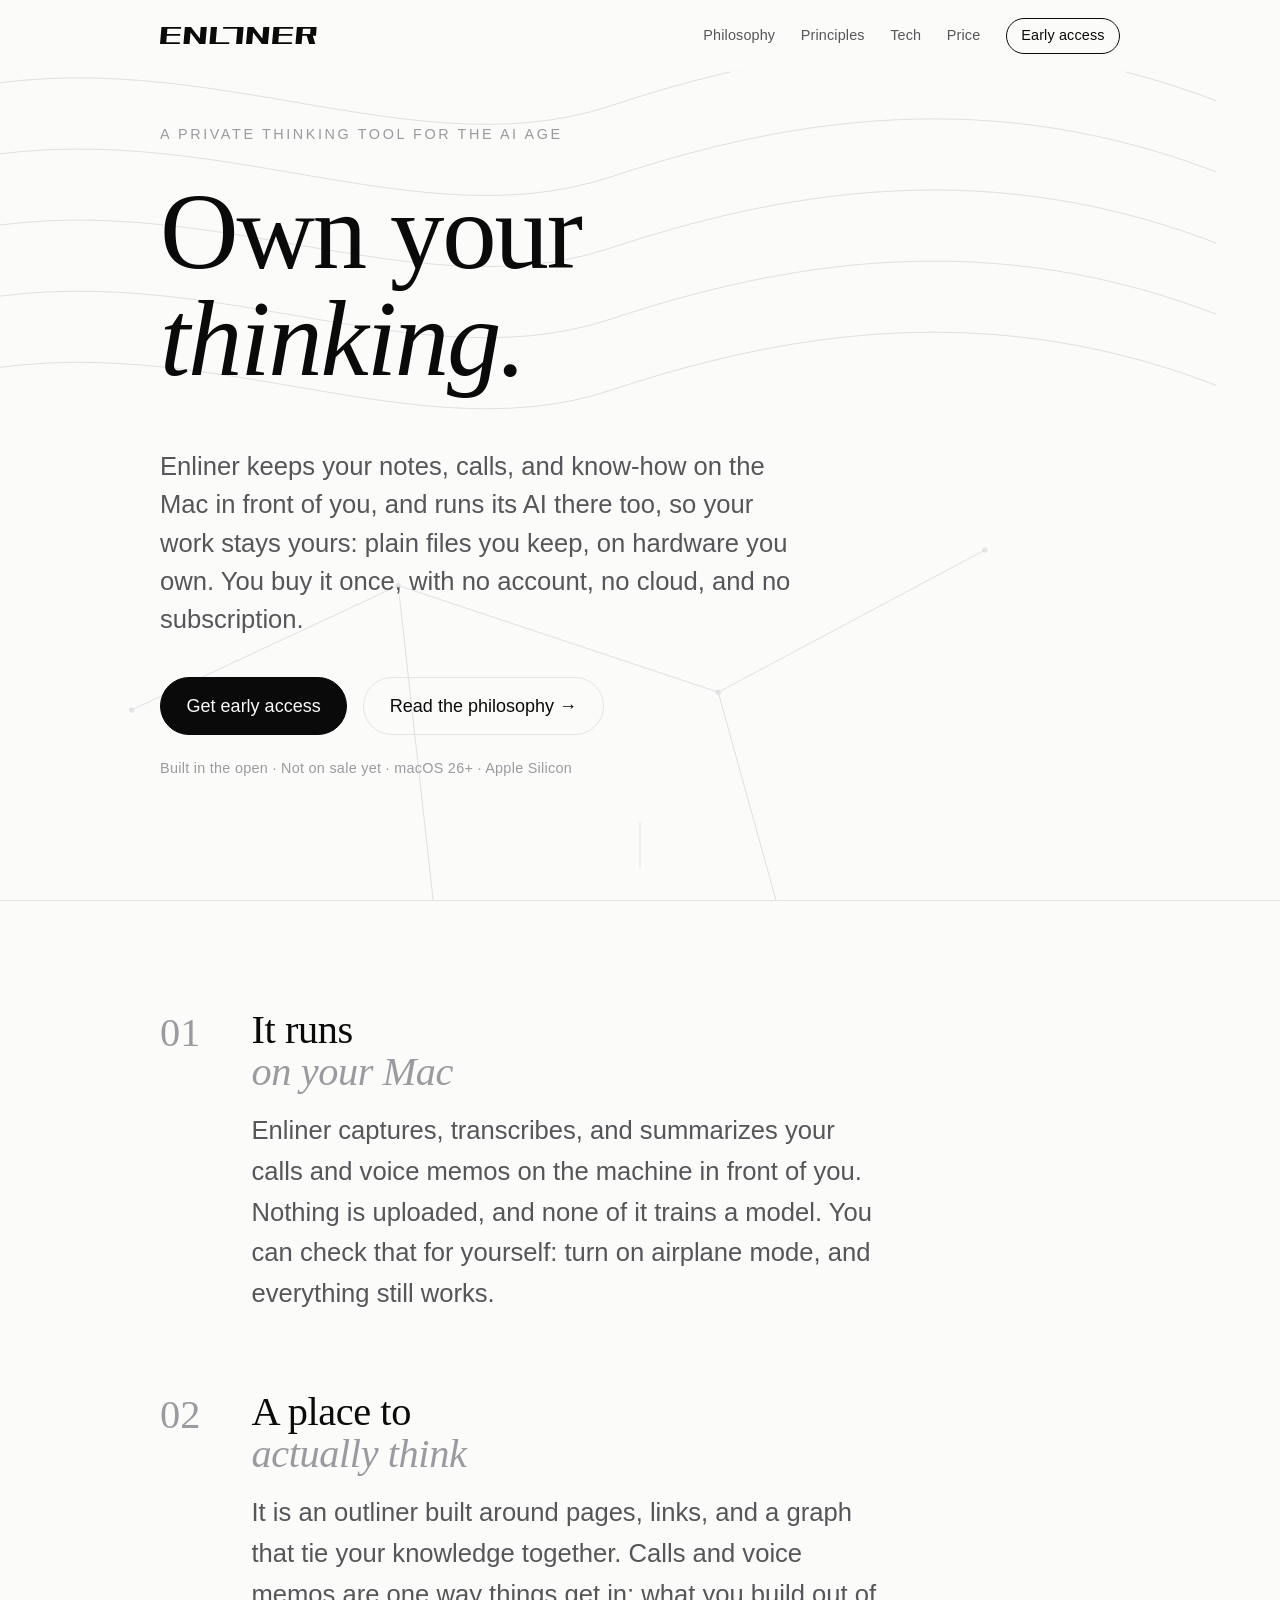
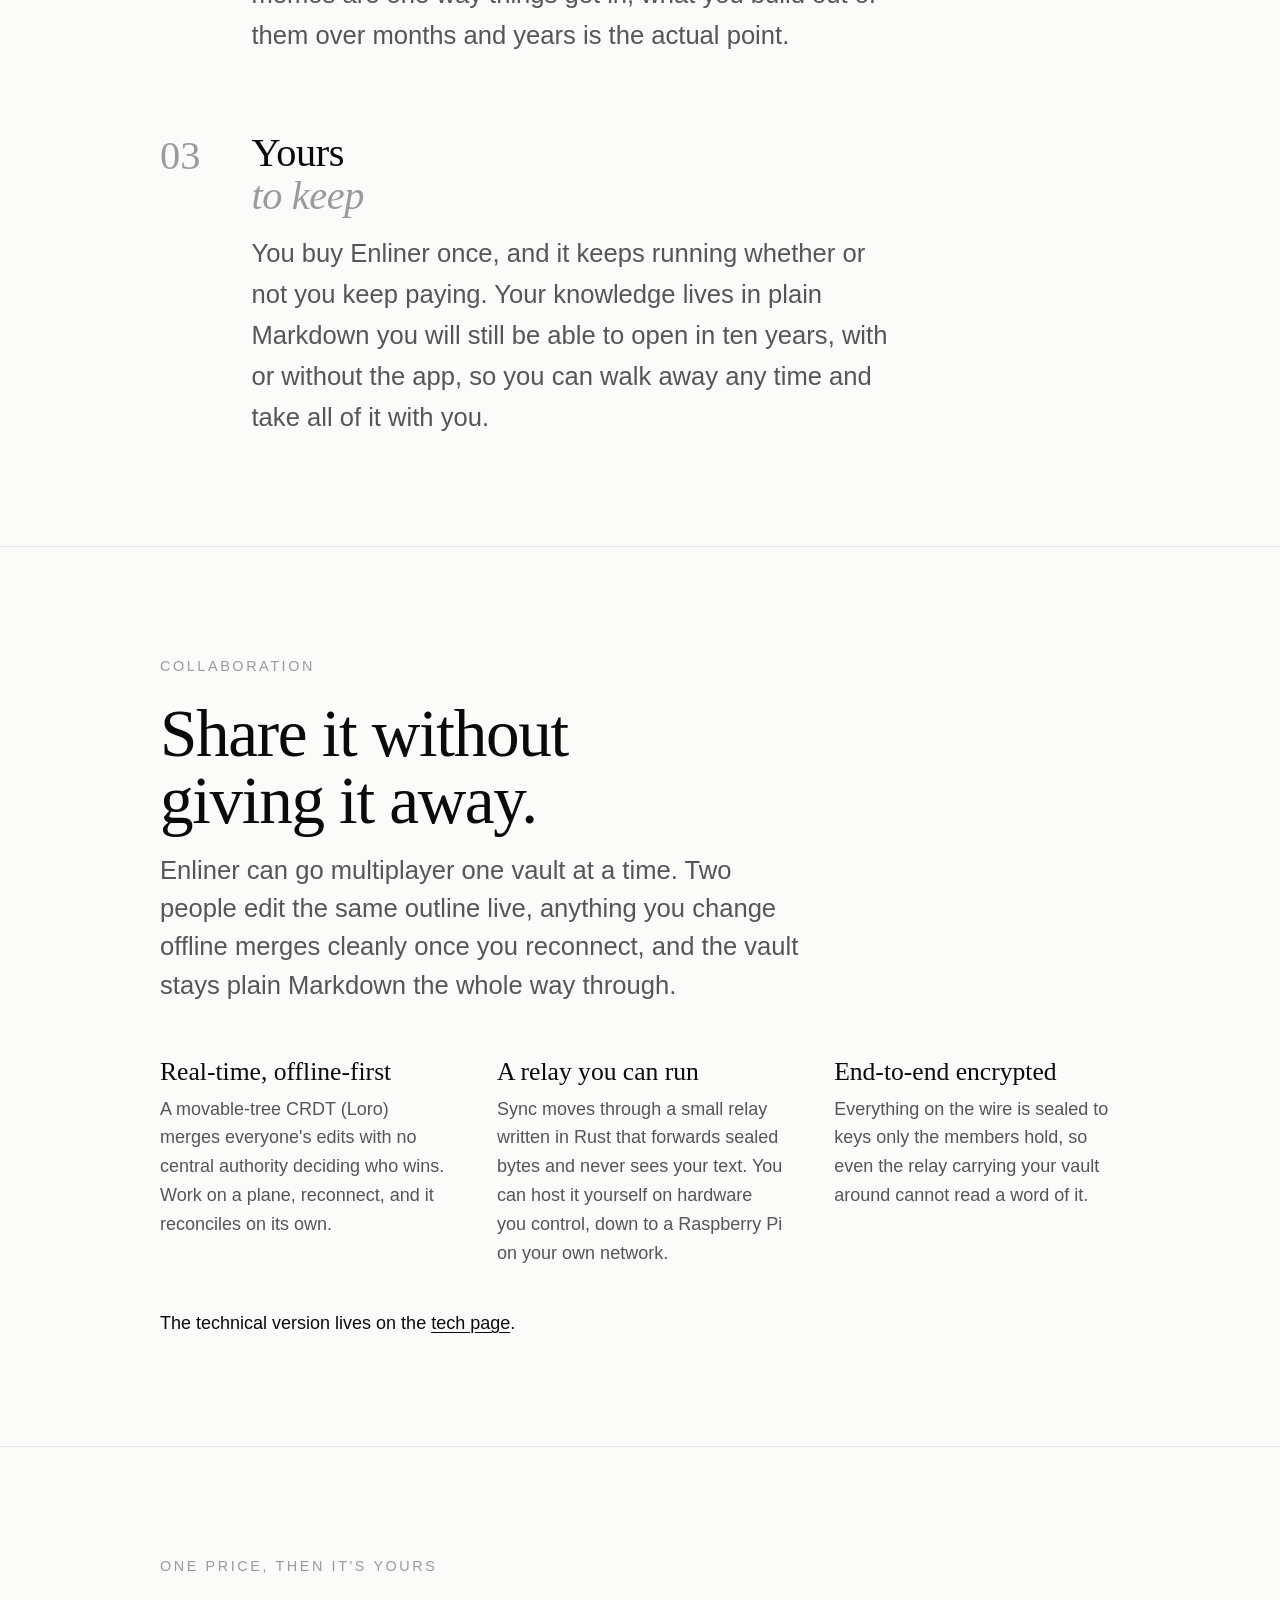
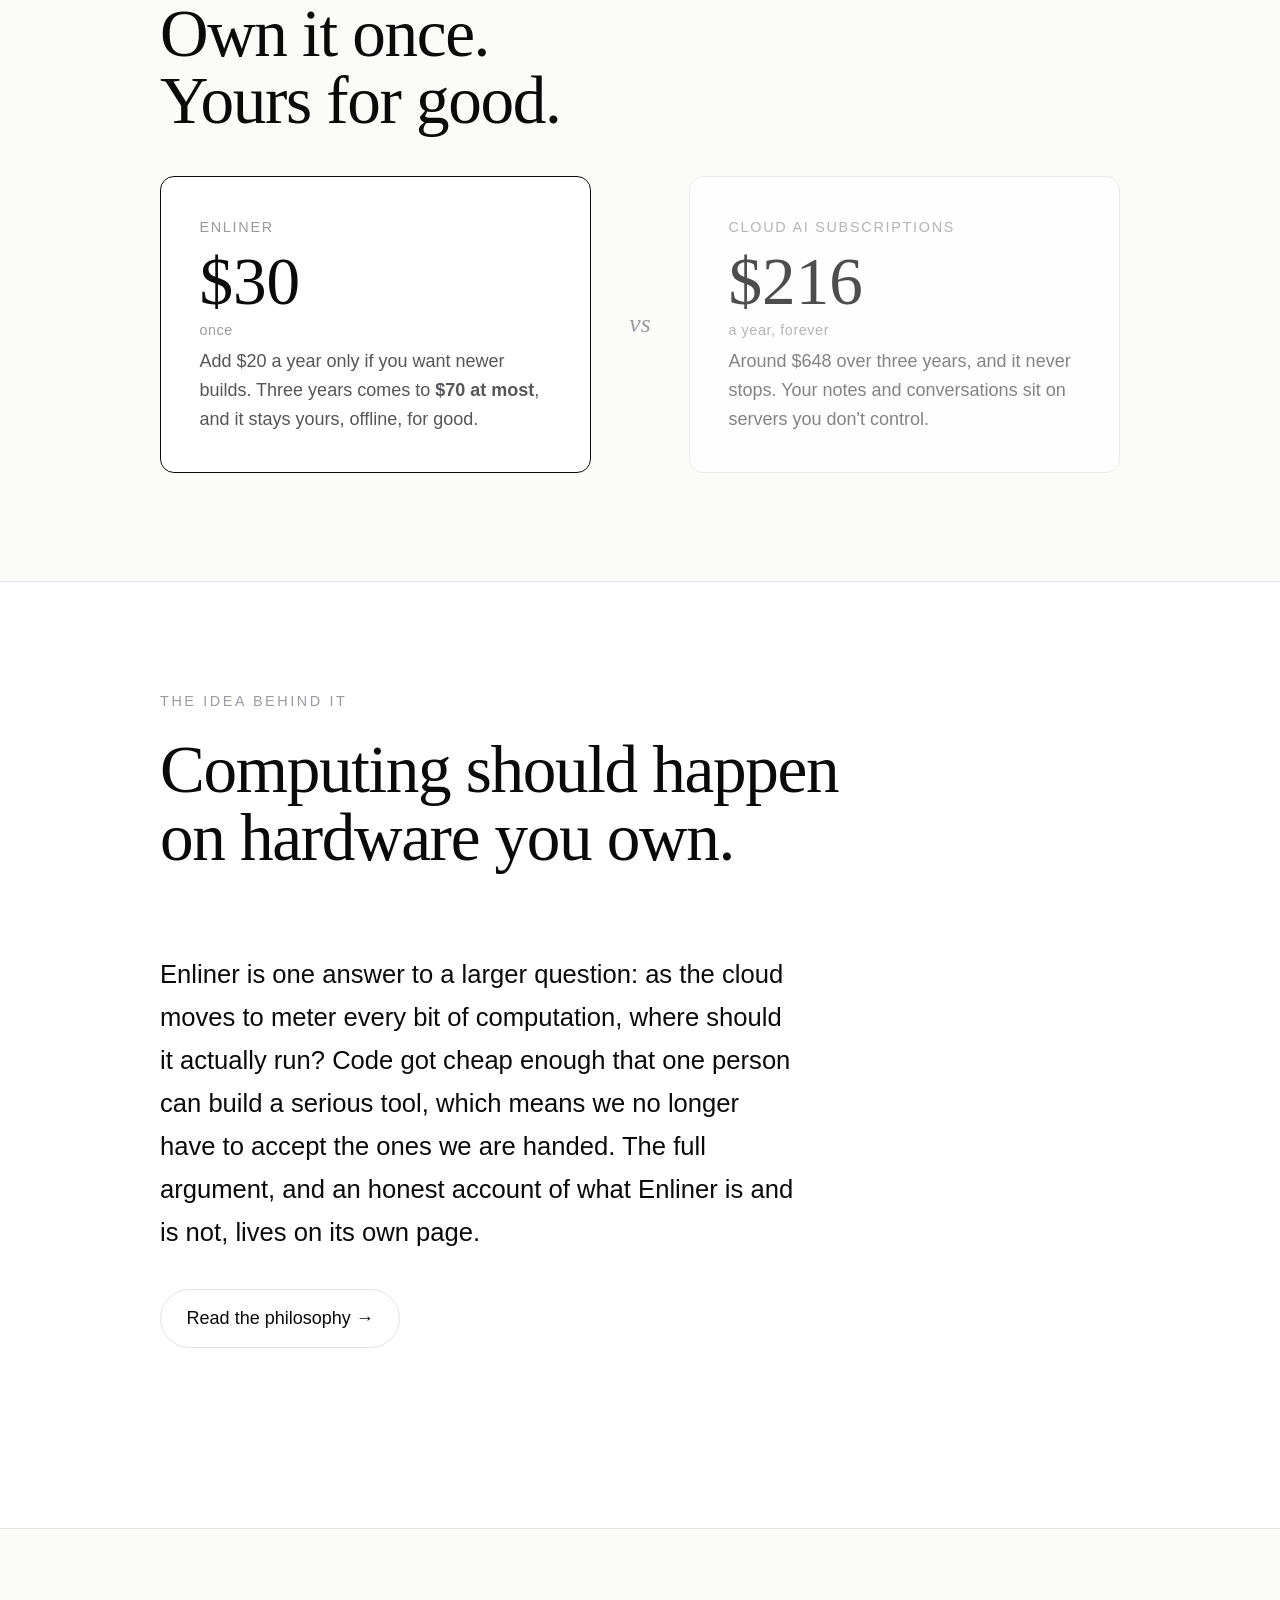
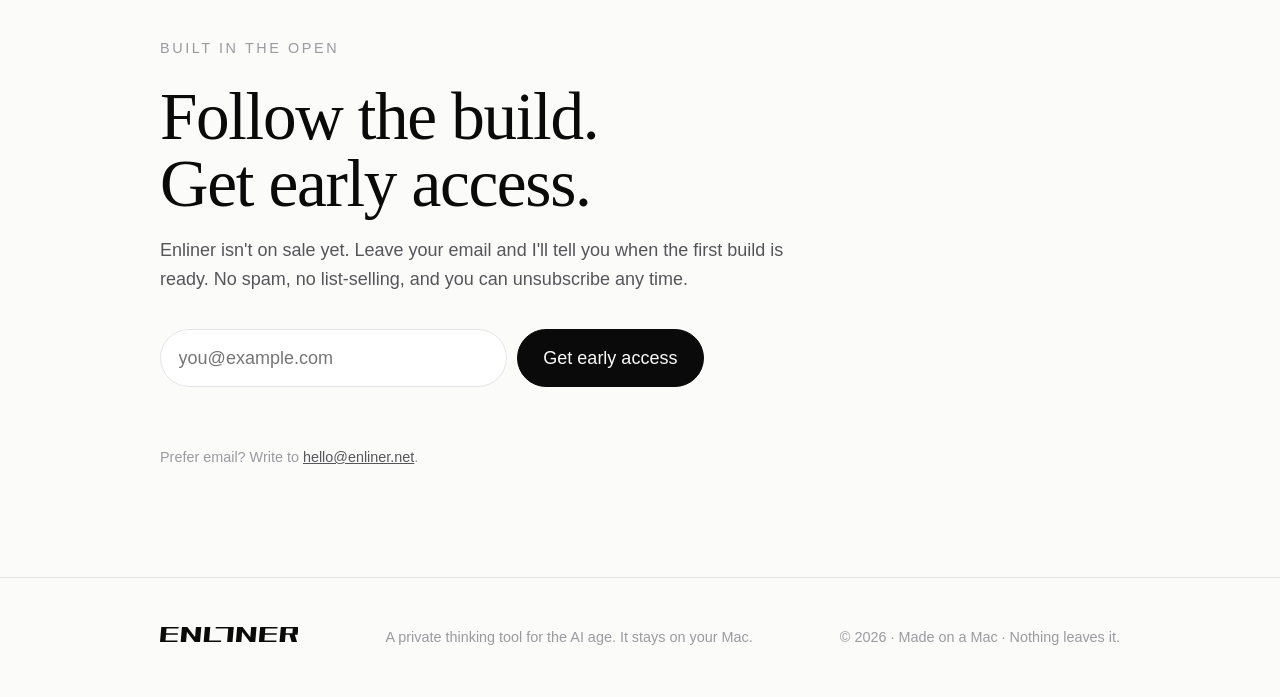
==== index.html @ 2172993f "site: add Design Principles page + wire into nav - New principles.html: 5 doc-grounded principles (p" ====
<!DOCTYPE html>
<html lang="en">
<head>
  <meta charset="UTF-8" />
  <meta name="viewport" content="width=device-width, initial-scale=1.0" />
  <title>Enliner – Own your thinking.</title>
  <meta name="description" content="A private thinking tool for the AI age. Enliner keeps your notes, calls, and know-how on your own Mac, with AI that runs there too. You buy it once. No account, no cloud, no subscription." />
  <meta name="theme-color" content="#0a0a0a" />
  <link rel="icon" href="assets/favicon.svg" type="image/svg+xml" />

  <!-- Open Graph / social -->
  <meta property="og:type" content="website" />
  <meta property="og:title" content="Enliner – Own your thinking." />
  <meta property="og:description" content="A private thinking tool for the AI age. Your notes, calls, and know-how stay on your own Mac, and the AI runs there too. Buy it once, keep it for good." />
  <meta property="og:url" content="https://enliner.net" />
  <meta name="twitter:card" content="summary_large_image" />

  <link rel="preconnect" href="https://fonts.googleapis.com" />
  <link rel="stylesheet" href="style.css" />
</head>
<body>
  <!-- ── Enliner wordmark, defined once, referenced via <use>. fill=currentColor. ── -->
  <svg width="0" height="0" style="position:absolute" aria-hidden="true" focusable="false">
    <symbol id="enliner-wordmark" viewBox="0 0 1568 170">
      <g transform="matrix(1,0,0,1,-304.650591,-564.824219)" fill="currentColor" fill-rule="nonzero">
        <path d="M304.651,734.453L319.299,564.824L380.237,564.824L365.588,734.453L304.651,734.453ZM321.35,582.402L322.815,564.824L516.467,564.824L515.002,582.402L321.35,582.402ZM309.631,734.453L311.096,716.875L503.576,716.875L502.112,734.453L309.631,734.453ZM316.662,652.422L318.127,634.844L507.092,634.844L505.627,652.422L316.662,652.422Z"/>
        <path d="M539.026,734.453L553.674,564.824L614.612,564.824L599.963,734.453L539.026,734.453ZM697.229,734.453L711.877,564.824L772.815,564.824L758.166,734.453L697.229,734.453ZM697.229,734.453L567.737,564.824L614.612,564.824L744.104,734.453L697.229,734.453Z"/>
        <path d="M799.182,734.453L813.83,564.824L874.768,564.824L860.119,734.453L799.182,734.453ZM804.162,734.453L805.627,716.875L998.108,716.875L996.643,734.453L804.162,734.453Z"/>
        <path d="M1065.197,734.453L1079.846,564.824L1140.783,564.824L1126.135,734.453L1065.197,734.453ZM934.944,582.402L936.408,564.824L1133.342,564.824L1131.877,582.402L934.944,582.402ZM1072.053,734.453L1073.518,716.875L1120.451,716.875L1118.987,734.453L1072.053,734.453Z"/>
        <g transform="matrix(1,0,0,1,-20,0)">
          <path d="M1185.022,734.453L1199.67,564.824L1260.608,564.824L1245.959,734.453L1185.022,734.453ZM1343.225,734.453L1357.873,564.824L1418.811,564.824L1404.162,734.453L1343.225,734.453ZM1343.225,734.453L1213.733,564.824L1260.608,564.824L1390.1,734.453L1343.225,734.453Z"/>
        </g>
        <g transform="matrix(1,0,0,1,-20,0)">
          <path d="M1445.178,734.453L1459.826,564.824L1520.764,564.824L1506.115,734.453L1445.178,734.453ZM1461.877,582.402L1463.342,564.824L1656.994,564.824L1655.529,582.402L1461.877,582.402ZM1450.158,734.453L1451.623,716.875L1644.104,716.875L1642.639,734.453L1450.158,734.453ZM1457.19,652.422L1458.654,634.844L1647.619,634.844L1646.154,652.422L1457.19,652.422Z"/>
        </g>
        <g transform="matrix(1,0,0,1,-20,0)">
          <path d="M1691.565,652.422L1693.029,634.844L1881.994,634.844L1880.529,652.422L1691.565,652.422ZM1679.553,734.453L1694.201,564.824L1755.139,564.824L1740.49,734.453L1679.553,734.453ZM1697.424,582.402L1698.889,564.824L1887.854,564.824L1886.389,582.402L1697.424,582.402ZM1823.694,652.422L1831.311,564.824L1892.248,564.824L1884.631,652.422L1823.694,652.422ZM1816.662,734.453L1787.951,638.945L1848.889,638.945L1877.6,734.453L1816.662,734.453Z"/>
        </g>
      </g>
    </symbol>
  </svg>

  <!-- ─────────────────────────────  BACKGROUND  ───────────────────────────── -->
  <!-- Layered, parallaxing line-art. Purely decorative; monochrome; aria-hidden. -->
  <div class="bg" aria-hidden="true">
    <svg class="bg-layer" data-depth="0.12" viewBox="0 0 1440 1600" preserveAspectRatio="xMidYMin slice" xmlns="http://www.w3.org/2000/svg">
      <g class="contours" stroke="currentColor" fill="none" stroke-width="1" vector-effect="non-scaling-stroke">
        <path d="M-40 220 C 260 120, 520 300, 760 220 S 1240 120, 1500 240" />
        <path d="M-40 300 C 260 200, 520 380, 760 300 S 1240 200, 1500 320" />
        <path d="M-40 380 C 260 280, 520 460, 760 380 S 1240 280, 1500 400" />
        <path d="M-40 460 C 260 360, 520 540, 760 460 S 1240 360, 1500 480" />
        <path d="M-40 540 C 260 440, 520 620, 760 540 S 1240 440, 1500 560" />
      </g>
    </svg>
    <svg class="bg-layer" data-depth="0.30" viewBox="0 0 1440 1600" preserveAspectRatio="xMidYMin slice" xmlns="http://www.w3.org/2000/svg">
      <!-- an outliner/graph echo: nodes joined by hairlines -->
      <g class="nodes" stroke="currentColor" fill="none" stroke-width="1" vector-effect="non-scaling-stroke">
        <line x1="220" y1="900" x2="520" y2="760" />
        <line x1="520" y1="760" x2="880" y2="880" />
        <line x1="880" y1="880" x2="1180" y2="720" />
        <line x1="520" y1="760" x2="560" y2="1120" />
        <line x1="880" y1="880" x2="980" y2="1240" />
      </g>
      <g class="dots" fill="currentColor">
        <circle cx="220" cy="900" r="3" /><circle cx="520" cy="760" r="3" />
        <circle cx="880" cy="880" r="3" /><circle cx="1180" cy="720" r="3" />
        <circle cx="560" cy="1120" r="3" /><circle cx="980" cy="1240" r="3" />
      </g>
    </svg>
    <div class="bg-grain"></div>
  </div>

  <!-- ─────────────────────────────  NAV  ───────────────────────────── -->
  <header class="nav">
    <a class="wordmark" href="#top" aria-label="Enliner home">
      <svg class="brand-logo" viewBox="0 0 1568 170" role="img" aria-label="Enliner"><use href="#enliner-wordmark"/></svg>
    </a>
    <nav class="nav-links">
      <a href="philosophy.html">Philosophy</a>
      <a href="principles.html">Principles</a>
      <a href="tech.html">Tech</a>
      <a href="#price">Price</a>
      <a class="nav-cta" href="#access">Early access</a>
    </nav>
  </header>

  <main id="top">

    <!-- ─────────────────────────────  HERO  ───────────────────────────── -->
    <section class="hero" id="hero">
      <div class="hero-inner reveal">
        <p class="kicker">A private thinking tool for the AI age</p>
        <h1 class="hero-title">
          Own your<br /><em>thinking.</em>
        </h1>
        <p class="hero-sub">
          Enliner keeps your notes, calls, and know-how on the Mac in front of you, and
          runs its AI there too, so your work stays yours: plain files you keep, on hardware
          you own. You buy it once, with no account, no cloud, and no subscription.
        </p>
        <div class="hero-actions">
          <a class="btn btn-solid" href="#access">Get early access</a>
          <a class="btn btn-ghost" href="philosophy.html">Read the philosophy →</a>
        </div>
        <p class="hero-note">Built in the open · Not on sale yet · macOS 26+ · Apple Silicon</p>
      </div>
      <div class="scroll-hint" aria-hidden="true"><span></span></div>
    </section>

    <!-- ─────────────────────────────  PILLARS  ───────────────────────────── -->
    <section class="pillars" id="pillars">
      <ol class="pillar-list">
        <li class="pillar reveal">
          <span class="pillar-num">01</span>
          <h2>It runs<br /><span class="pillar-not">on your Mac</span></h2>
          <p>
            Enliner captures, transcribes, and summarizes your calls and voice memos on the
            machine in front of you. Nothing is uploaded, and none of it trains a model. You
            can check that for yourself: turn on airplane mode, and everything still works.
          </p>
        </li>
        <li class="pillar reveal">
          <span class="pillar-num">02</span>
          <h2>A place to<br /><span class="pillar-not">actually think</span></h2>
          <p>
            It is an outliner built around pages, links, and a graph that tie your knowledge
            together. Calls and voice memos are one way things get in; what you build out of
            them over months and years is the actual point.
          </p>
        </li>
        <li class="pillar reveal">
          <span class="pillar-num">03</span>
          <h2>Yours<br /><span class="pillar-not">to keep</span></h2>
          <p>
            You buy Enliner once, and it keeps running whether or not you keep paying. Your
            knowledge lives in plain Markdown you will still be able to open in ten years,
            with or without the app, so you can walk away any time and take all of it with you.
          </p>
        </li>
      </ol>
    </section>

    <!-- ─────────────────────────────  COLLABORATION  ───────────────────────────── -->
    <section class="collab" id="collab">
      <div class="collab-inner reveal">
        <p class="section-kicker">Collaboration</p>
        <h2 class="collab-head">Share it without<br />giving it away.</h2>
        <p class="collab-lead">
          Enliner can go multiplayer one vault at a time. Two people edit the same outline
          live, anything you change offline merges cleanly once you reconnect, and the vault
          stays plain Markdown the whole way through.
        </p>
        <div class="collab-grid">
          <div class="collab-item">
            <h3>Real-time, offline-first</h3>
            <p>
              A movable-tree CRDT (Loro) merges everyone's edits with no central authority
              deciding who wins. Work on a plane, reconnect, and it reconciles on its own.
            </p>
          </div>
          <div class="collab-item">
            <h3>A relay you can run</h3>
            <p>
              Sync moves through a small relay written in Rust that forwards sealed bytes and
              never sees your text. You can host it yourself on hardware you control, down to
              a Raspberry Pi on your own network.
            </p>
          </div>
          <div class="collab-item">
            <h3>End-to-end encrypted</h3>
            <p>
              Everything on the wire is sealed to keys only the members hold, so even the
              relay carrying your vault around cannot read a word of it.
            </p>
          </div>
        </div>
        <p class="collab-more">
          The technical version lives on the <a href="tech.html#sync">tech page</a>.
        </p>
      </div>
    </section>

    <!-- ─────────────────────────────  PRICE ANCHOR  ───────────────────────────── -->
    <section class="price" id="price">
      <div class="price-inner reveal">
        <p class="section-kicker">One price, then it's yours</p>
        <h2 class="price-head">Own it once.<br />Yours for good.</h2>
        <div class="price-compare">
          <div class="price-card price-us">
            <p class="price-name">Enliner</p>
            <p class="price-big">$30<span>once</span></p>
            <p class="price-detail">
              Add $20 a year only if you want newer builds. Three years comes to
              <strong>$70 at most</strong>, and it stays yours, offline, for good.
            </p>
          </div>
          <div class="price-versus" aria-hidden="true">vs</div>
          <div class="price-card price-them">
            <p class="price-name">Cloud AI subscriptions</p>
            <p class="price-big">$216<span>a year, forever</span></p>
            <p class="price-detail">
              Around $648 over three years, and it never stops. Your notes and conversations
              sit on servers you don't control.
            </p>
          </div>
        </div>
      </div>
    </section>

    <!-- ─────────────────────────────  PHILOSOPHY TEASER  ───────────────────────────── -->
    <section class="essay-wrap" id="philosophy">
      <div class="essay-intro reveal">
        <p class="section-kicker">The idea behind it</p>
        <h2 class="essay-title">Computing should happen<br />on hardware you own.</h2>
      </div>
      <div class="essay reveal">
        <section>
          <p>Enliner is one answer to a larger question: as the cloud moves to meter every bit of computation, where should it actually run? Code got cheap enough that one person can build a serious tool, which means we no longer have to accept the ones we are handed. The full argument, and an honest account of what Enliner is and is not, lives on its own page.</p>
          <p class="essay-cta"><a class="btn btn-ghost" href="philosophy.html">Read the philosophy →</a></p>
        </section>
      </div>
    </section>

    <!-- ─────────────────────────────  EARLY ACCESS  ───────────────────────────── -->
    <section class="access" id="access">
      <div class="access-inner reveal">
        <p class="section-kicker">Built in the open</p>
        <h2 class="access-head">Follow the build.<br />Get early access.</h2>
        <p class="access-sub">
          Enliner isn't on sale yet. Leave your email and I'll tell you when the first build
          is ready. No spam, no list-selling, and you can unsubscribe any time.
        </p>
        <form class="access-form" id="access-form"
              method="POST"
              action="https://formspree.io/f/REPLACE_WITH_FORM_ID"
              data-endpoint="https://formspree.io/f/REPLACE_WITH_FORM_ID">
          <label class="visually-hidden" for="email">Email address</label>
          <input id="email" name="email" type="email" required
                 autocomplete="email" placeholder="you@example.com" />
          <button type="submit">Get early access</button>
          <p class="form-status" role="status" aria-live="polite"></p>
        </form>
        <p class="access-fallback">
          Prefer email? Write to <a href="mailto:hello@enliner.net">hello@enliner.net</a>.
        </p>
      </div>
    </section>
  </main>

  <!-- ─────────────────────────────  FOOTER  ───────────────────────────── -->
  <footer class="foot">
    <div class="foot-inner">
      <svg class="brand-logo foot-mark" viewBox="0 0 1568 170" role="img" aria-label="Enliner"><use href="#enliner-wordmark"/></svg>
      <span class="foot-tag">A private thinking tool for the AI age. It stays on your Mac.</span>
      <span class="foot-copy">© 2026 · Made on a Mac · Nothing leaves it.</span>
    </div>
  </footer>

  <script src="main.js" defer></script>
</body>
</html>
---- style.css ----
/* ============================================================================
   Enliner — enliner.net
   Minimal black-and-white single-page site.
   No framework, no build step. Design goals: information clarity, whitespace,
   monochrome, quiet motion (parallax + reveal). Respects prefers-reduced-motion.
   ============================================================================ */

:root {
  --ink:        #0a0a0a;   /* near-black text            */
  --ink-soft:   #55555a;   /* secondary text             */
  --ink-faint:  #9a9aa0;   /* tertiary / captions        */
  --line:       #e4e4e6;   /* hairlines                  */
  --paper:      #fbfbfa;   /* off-white page             */
  --paper-2:    #ffffff;   /* pure white panels          */
  --bg-lines:   #d9d9dc;   /* decorative svg strokes     */

  --measure: 40rem;                 /* readable line length for prose */
  --content: 60rem;                 /* 960px — the centered page column */
  --gutter: clamp(1.25rem, 5vw, 6rem);

  --step--1: clamp(0.82rem, 0.78rem + 0.2vw, 0.9rem);
  --step-0:  clamp(1rem, 0.95rem + 0.25vw, 1.125rem);
  --step-1:  clamp(1.25rem, 1.1rem + 0.7vw, 1.6rem);
  --step-2:  clamp(1.7rem, 1.4rem + 1.4vw, 2.6rem);
  --step-3:  clamp(2.4rem, 1.8rem + 3vw, 4.5rem);
  --step-4:  clamp(3rem, 2rem + 6vw, 7rem);

  --serif: 'Iowan Old Style', 'Palatino Linotype', Palatino, 'Book Antiqua', Georgia, serif;
  --sans: -apple-system, BlinkMacSystemFont, 'Inter', 'Segoe UI', Helvetica, Arial, sans-serif;
}

@media (prefers-color-scheme: dark) {
  :root {
    --ink:        #f4f4f2;
    --ink-soft:   #a8a8ae;
    --ink-faint:  #6d6d74;
    --line:       #26262a;
    --paper:      #0a0a0b;
    --paper-2:    #111113;
    --bg-lines:   #1e1e22;
  }
}

/* ─────────────────────────────  RESET  ───────────────────────────── */
*, *::before, *::after { box-sizing: border-box; margin: 0; padding: 0; }
html { -webkit-text-size-adjust: 100%; scroll-behavior: smooth; }
@media (prefers-reduced-motion: reduce) { html { scroll-behavior: auto; } }

body {
  font-family: var(--sans);
  font-size: var(--step-0);
  line-height: 1.6;
  color: var(--ink);
  background: var(--paper);
  -webkit-font-smoothing: antialiased;
  text-rendering: optimizeLegibility;
  overflow-x: hidden;
}

img, svg { display: block; max-width: 100%; }
a { color: inherit; }
em { font-style: italic; }

.visually-hidden {
  position: absolute; width: 1px; height: 1px; padding: 0; margin: -1px;
  overflow: hidden; clip: rect(0 0 0 0); white-space: nowrap; border: 0;
}

/* ─────────────────────────────  BACKGROUND  ───────────────────────────── */
.bg {
  position: fixed; inset: 0; z-index: -1; overflow: hidden;
  color: var(--bg-lines); pointer-events: none;
}
.bg-layer {
  position: absolute; top: -10%; left: -5%;
  width: 110%; height: 130%;
  opacity: 0.9;
  will-change: transform;
}
.bg-layer .dots circle { opacity: 0.75; }
.bg-grain {
  position: absolute; inset: 0;
  background-image: radial-gradient(var(--line) 0.5px, transparent 0.5px);
  background-size: 22px 22px;
  opacity: 0.35;
  mask-image: radial-gradient(ellipse at 50% 0%, #000 20%, transparent 75%);
}

/* ─────────────────────────────  NAV  ───────────────────────────── */
.nav {
  position: fixed; top: 0; left: 0; right: 0; z-index: 50;
  display: flex; align-items: center; justify-content: space-between;
  /* bar spans full width; content aligns to the centered page column */
  padding: 1.1rem max(var(--gutter), calc((100% - var(--content)) / 2));
  backdrop-filter: saturate(140%) blur(10px);
  -webkit-backdrop-filter: saturate(140%) blur(10px);
  background: color-mix(in srgb, var(--paper) 72%, transparent);
  border-bottom: 1px solid transparent;
  transition: border-color .3s ease, background .3s ease;
}
.nav.scrolled { border-bottom-color: var(--line); }
.wordmark { text-decoration: none; display: inline-flex; align-items: center; color: var(--ink); }
/* Inline Enliner wordmark: fill:currentColor → adapts to light/dark, renders on file:// too. */
.brand-logo { display: block; height: 17px; width: auto; fill: currentColor; }
.nav-links { display: flex; align-items: center; gap: clamp(.9rem, 2vw, 2rem); }
.nav-links a {
  text-decoration: none; color: var(--ink-soft);
  font-size: var(--step--1); letter-spacing: .01em;
  transition: color .2s ease;
}
.nav-links a:hover { color: var(--ink); }
.nav-links a.nav-current { color: var(--ink); text-decoration: underline; text-underline-offset: 4px; text-decoration-thickness: 1px; }
.nav-cta {
  color: var(--ink) !important; font-weight: 500;
  border: 1px solid var(--ink); border-radius: 100px;
  padding: .35rem .9rem;
}
.nav-cta:hover { background: var(--ink); color: var(--paper) !important; }
@media (max-width: 620px) {
  .nav-links a:not(.nav-cta) { display: none; }
}

/* ─────────────────────────────  LAYOUT PRIMITIVES  ───────────────────────────── */
section { padding: clamp(4.5rem, 12vh, 11rem) var(--gutter); position: relative; }
.section-kicker, .kicker {
  font-size: var(--step--1); letter-spacing: .18em; text-transform: uppercase;
  color: var(--ink-faint); font-weight: 500; margin-bottom: 1.4rem;
}

/* Reveal-on-scroll */
.reveal {
  opacity: 0; transform: translateY(26px);
  transition: opacity .9s cubic-bezier(.16,.8,.3,1), transform .9s cubic-bezier(.16,.8,.3,1);
}
.reveal.in { opacity: 1; transform: none; }
@media (prefers-reduced-motion: reduce) {
  .reveal { opacity: 1; transform: none; transition: none; }
}

/* ─────────────────────────────  HERO  ───────────────────────────── */
.hero {
  min-height: 100svh; display: flex; flex-direction: column;
  justify-content: center; align-items: center; padding-top: 7rem;
}
.hero-inner { width: 100%; max-width: var(--content); }
.hero-title {
  font-family: var(--serif);
  font-size: var(--step-4); line-height: 0.98; letter-spacing: -0.02em;
  font-weight: 500; margin: .3em 0 .5em;
}
.hero-title em { font-style: italic; color: var(--ink); }
.hero-sub {
  max-width: var(--measure); color: var(--ink-soft);
  font-size: var(--step-1); line-height: 1.5;
}
.hero-actions { display: flex; flex-wrap: wrap; gap: 1rem; margin: 2.4rem 0 1.4rem; }
.hero-note { font-size: var(--step--1); color: var(--ink-faint); letter-spacing: .02em; }

.btn {
  display: inline-flex; align-items: center; justify-content: center;
  font-size: var(--step-0); font-weight: 500; text-decoration: none;
  padding: .85rem 1.6rem; border-radius: 100px; border: 1px solid var(--ink);
  transition: transform .2s ease, background .2s ease, color .2s ease;
}
.btn:hover { transform: translateY(-2px); }
.btn-solid { background: var(--ink); color: var(--paper); }
.btn-solid:hover { background: var(--ink-soft); }
.btn-ghost { background: transparent; color: var(--ink); border-color: var(--line); }
.btn-ghost:hover { border-color: var(--ink); }

.scroll-hint {
  position: absolute; bottom: 2rem; left: 50%; transform: translateX(-50%);
  width: 1px; height: 46px; background: var(--line); overflow: hidden;
}
.scroll-hint span {
  position: absolute; top: -46px; left: 0; width: 1px; height: 46px;
  background: var(--ink); animation: drop 2.4s cubic-bezier(.7,0,.3,1) infinite;
}
@keyframes drop { 0% { top: -46px; } 60%,100% { top: 46px; } }
@media (prefers-reduced-motion: reduce) { .scroll-hint { display: none; } }

/* ─────────────────────────────  PILLARS  ───────────────────────────── */
.pillars { border-top: 1px solid var(--line); }
.pillar-list { list-style: none; display: grid; gap: clamp(2.5rem, 6vw, 5rem); max-width: var(--content); margin-inline: auto; }
.pillar { display: grid; grid-template-columns: auto 1fr; column-gap: clamp(1.5rem, 4vw, 4rem); row-gap: 1rem; align-items: start; }
.pillar-num {
  font-family: var(--serif); font-size: var(--step-2); color: var(--ink-faint);
  font-weight: 500; line-height: 1; padding-top: .1em;
}
.pillar h2 {
  font-family: var(--serif); font-weight: 500; font-size: var(--step-2);
  line-height: 1.05; letter-spacing: -0.01em;
}
.pillar-not { color: var(--ink-faint); font-style: italic; }
.pillar p { grid-column: 2; max-width: var(--measure); color: var(--ink-soft); font-size: var(--step-1); }
@media (max-width: 640px) {
  .pillar { grid-template-columns: 1fr; }
  .pillar p { grid-column: 1; }
  .pillar-num { font-size: var(--step-1); }
}

/* ─────────────────────────────  COLLABORATION  ───────────────────────────── */
.collab { border-top: 1px solid var(--line); }
.collab-inner { max-width: var(--content); margin-inline: auto; }
.collab-head { font-family: var(--serif); font-weight: 500; font-size: var(--step-3); line-height: 1; letter-spacing: -0.02em; margin-bottom: 1rem; }
.collab-lead { max-width: var(--measure); color: var(--ink-soft); font-size: var(--step-1); line-height: 1.5; }
.collab-grid { display: grid; grid-template-columns: repeat(3, 1fr); gap: clamp(1.6rem, 4vw, 3.2rem); margin-top: clamp(2rem, 5vw, 3.4rem); }
.collab-item h3 { font-family: var(--serif); font-weight: 500; font-size: var(--step-1); line-height: 1.1; margin-bottom: .5rem; }
.collab-item p { color: var(--ink-soft); font-size: var(--step-0); line-height: 1.6; }
.collab-more { margin-top: clamp(1.8rem, 4vw, 2.6rem); font-size: var(--step-0); }
.collab-more a { color: var(--ink); text-underline-offset: 3px; }
@media (max-width: 720px) { .collab-grid { grid-template-columns: 1fr; gap: 1.8rem; } }

/* ─────────────────────────────  PRICE  ───────────────────────────── */
.price { border-top: 1px solid var(--line); }
.price-inner { max-width: var(--content); margin-inline: auto; }
.price-head {
  font-family: var(--serif); font-weight: 500; font-size: var(--step-3);
  line-height: 1; letter-spacing: -0.02em; margin-bottom: 2.6rem;
}
.price-compare {
  display: grid; grid-template-columns: 1fr auto 1fr; align-items: stretch;
  gap: clamp(1rem, 3vw, 2.5rem); text-align: left;
}
.price-card {
  border: 1px solid var(--line); border-radius: 14px;
  padding: clamp(1.5rem, 3vw, 2.4rem); background: var(--paper-2);
  display: flex; flex-direction: column; gap: .6rem;
}
.price-us { border-color: var(--ink); }
.price-name { font-size: var(--step--1); letter-spacing: .12em; text-transform: uppercase; color: var(--ink-faint); }
.price-big { font-family: var(--serif); font-size: var(--step-3); line-height: 1; font-weight: 500; }
.price-big span { display: block; font-family: var(--sans); font-size: var(--step--1); color: var(--ink-faint); letter-spacing: .04em; margin-top: .5rem; text-transform: none; }
.price-detail { color: var(--ink-soft); font-size: var(--step-0); margin-top: auto; }
.price-them { opacity: .72; }
.price-versus { align-self: center; color: var(--ink-faint); font-family: var(--serif); font-style: italic; font-size: var(--step-1); }
@media (max-width: 680px) {
  .price-compare { grid-template-columns: 1fr; }
  .price-versus { padding: .3rem 0; }
}

/* ─────────────────────────────  ESSAY  ───────────────────────────── */
.essay-wrap { border-top: 1px solid var(--line); background: var(--paper-2); }
.essay, .essay-intro { max-width: var(--content); margin-inline: auto; }
.essay-intro { margin-bottom: clamp(2.5rem, 7vw, 5rem); }
.essay-title { font-family: var(--serif); font-size: var(--step-3); line-height: 1.02; letter-spacing: -0.02em; font-weight: 500; }

.essay { font-size: var(--step-1); }
/* prose keeps a readable measure, left-aligned to the column edge */
.essay p, .essay h3 { max-width: var(--measure); }
.essay > section { padding: 0; margin-bottom: clamp(2.5rem, 6vw, 4.5rem); }
.essay h3 {
  font-family: var(--serif); font-weight: 500; letter-spacing: -0.01em;
  font-size: var(--step-2); line-height: 1.08; margin: 0 0 1rem;
}
.essay section:first-child h3 { font-size: var(--step-3); }
.essay p { margin-bottom: 1.15em; color: var(--ink); line-height: 1.68; }
.essay p + p { text-indent: 0; }
.essay em { font-style: italic; }
.essay strong { font-weight: 600; }
.essay-cta { margin-top: 2.2rem; }
.essay blockquote {
  font-family: var(--serif); font-style: italic; font-size: var(--step-1);
  line-height: 1.5; color: var(--ink-soft);
  border-left: 2px solid var(--ink); padding-left: 1.4rem; margin: 1.6rem 0;
}
.essay blockquote p { color: inherit; }
.essay code {
  font-family: ui-monospace, SFMono-Regular, 'SF Mono', Menlo, Consolas, monospace;
  font-size: 0.86em; background: var(--paper); border: 1px solid var(--line);
  border-radius: 5px; padding: 0.06em 0.4em;
}

/* ─────────────────────────────  EARLY ACCESS  ───────────────────────────── */
.access { border-top: 1px solid var(--line); }
.access-inner { max-width: var(--content); margin-inline: auto; }
.access-head { font-family: var(--serif); font-weight: 500; font-size: var(--step-3); line-height: 1; letter-spacing: -0.02em; margin-bottom: 1.2rem; }
.access-sub { color: var(--ink-soft); max-width: 40rem; margin: 0 0 2.2rem; }
.access-form { display: flex; gap: .6rem; max-width: 34rem; margin: 0; flex-wrap: wrap; }
.access-form input {
  flex: 1 1 14rem; min-width: 0;
  font: inherit; font-size: var(--step-0); color: var(--ink);
  padding: .85rem 1.1rem; border: 1px solid var(--line); border-radius: 100px;
  background: var(--paper-2); transition: border-color .2s ease;
}
.access-form input:focus { outline: none; border-color: var(--ink); }
.access-form button {
  font: inherit; font-weight: 500; cursor: pointer;
  padding: .85rem 1.6rem; border-radius: 100px; border: 1px solid var(--ink);
  background: var(--ink); color: var(--paper);
  transition: transform .2s ease, background .2s ease;
}
.access-form button:hover { transform: translateY(-2px); }
.access-form button:disabled { opacity: .5; cursor: default; transform: none; }
.form-status { flex-basis: 100%; font-size: var(--step--1); min-height: 1.2em; margin-top: .4rem; }
.form-status.ok { color: var(--ink); }
.form-status.err { color: #c0392b; }
.access-fallback { margin-top: 1.6rem; font-size: var(--step--1); color: var(--ink-faint); }
.access-fallback a { color: var(--ink-soft); }

/* ─────────────────────────────  FOOTER  ───────────────────────────── */
.foot { border-top: 1px solid var(--line); padding: 3rem var(--gutter); }
.foot-inner {
  display: flex; flex-wrap: wrap; gap: .6rem 2rem; align-items: baseline;
  justify-content: space-between; max-width: var(--content); margin-inline: auto;
  font-size: var(--step--1); color: var(--ink-faint);
}
.foot-mark { height: 15px; color: var(--ink); }

/* ============================================================================
   TECH PAGE  —  /tech.html
   ============================================================================ */
.tech-header { border-bottom: 1px solid var(--line); }
.tech-header .kicker { margin-bottom: 1.1rem; }
.tech-title {
  font-family: var(--serif); font-weight: 500; font-size: var(--step-3);
  line-height: 1.02; letter-spacing: -0.02em; margin-bottom: 1rem;
}
.tech-lead { max-width: var(--measure); color: var(--ink-soft); font-size: var(--step-1); }

/* quick-stat strip */
.stat-strip {
  display: grid; grid-template-columns: repeat(4, 1fr); gap: clamp(1rem, 3vw, 2.5rem);
  max-width: var(--content); margin-inline: auto; margin-top: 2.8rem;
}
.stat { border-top: 1px solid var(--ink); padding-top: .8rem; }
.stat-num { font-family: var(--serif); font-size: var(--step-2); line-height: 1; font-weight: 500; }
.stat-label { font-size: var(--step--1); color: var(--ink-faint); margin-top: .4rem; }
@media (max-width: 720px) { .stat-strip { grid-template-columns: repeat(2, 1fr); } }

/* a titled technical block */
.tech { border-top: 1px solid var(--line); }
.tech-inner { max-width: var(--content); margin-inline: auto; }
.tech h2 {
  font-family: var(--serif); font-weight: 500; font-size: var(--step-2);
  line-height: 1.05; letter-spacing: -0.01em; margin-bottom: .4rem;
}
.tech-eyebrow { font-size: var(--step--1); letter-spacing: .16em; text-transform: uppercase; color: var(--ink-faint); font-weight: 500; margin-bottom: 1.2rem; }
.tech-grid { display: grid; grid-template-columns: 1fr 1fr; gap: clamp(1.6rem, 4vw, 3.4rem) clamp(2rem, 5vw, 4rem); margin-top: 2rem; }
@media (max-width: 720px) { .tech-grid { grid-template-columns: 1fr; } }
.feat h3 {
  font-size: var(--step-0); font-weight: 600; letter-spacing: -0.005em;
  margin-bottom: .5rem; display: flex; align-items: baseline; gap: .6ch;
}
.feat h3 .tag {
  font-family: ui-monospace, SFMono-Regular, Menlo, monospace; font-weight: 500;
  font-size: .72em; color: var(--ink-faint); border: 1px solid var(--line);
  border-radius: 5px; padding: .04em .4em; white-space: nowrap;
}
.feat p { color: var(--ink-soft); font-size: var(--step-0); line-height: 1.62; max-width: 34rem; }
.feat p + p { margin-top: .7rem; }
.feat code, .tech code, .dz-body code {
  font-family: ui-monospace, SFMono-Regular, 'SF Mono', Menlo, Consolas, monospace;
  font-size: 0.86em; background: var(--paper); border: 1px solid var(--line);
  border-radius: 5px; padding: 0.04em 0.36em;
}
.tech-wrap-dark { background: var(--paper-2); }

/* decision-log call-to-open panel */
.dz-cta { border-top: 1px solid var(--line); }
.dz-cta-inner { max-width: var(--content); margin-inline: auto; }
.dz-cta h2 { font-family: var(--serif); font-weight: 500; font-size: var(--step-2); line-height: 1.05; margin-bottom: .8rem; }
.dz-cta p { color: var(--ink-soft); max-width: var(--measure); margin-bottom: 1.6rem; }
.dz-open-btn {
  display: inline-flex; align-items: center; gap: .6ch; cursor: pointer;
  font: inherit; font-size: var(--step-0); font-weight: 500;
  padding: .85rem 1.6rem; border-radius: 100px; border: 1px solid var(--ink);
  background: var(--ink); color: var(--paper); text-decoration: none;
  transition: transform .2s ease, background .2s ease;
}
.dz-open-btn:hover { transform: translateY(-2px); background: var(--ink-soft); }

/* ============================================================================
   DECISIONS OVERLAY  —  #decisions
   ============================================================================ */
.dz {
  position: fixed; inset: 0; z-index: 100;
  display: flex; align-items: center; justify-content: center;
  padding: clamp(0px, 3vw, 2.5rem);
  background: color-mix(in srgb, var(--ink) 42%, transparent);
  opacity: 0; transition: opacity .28s ease;
}
.dz.open { opacity: 1; }
.dz[hidden] { display: none; }
.dz-panel {
  display: flex; flex-direction: column; width: 100%; max-width: 74rem; height: 92vh;
  background: var(--paper); border: 1px solid var(--line);
  border-radius: 14px; overflow: hidden;
  box-shadow: 0 30px 80px -20px color-mix(in srgb, var(--ink) 45%, transparent);
  transform: translateY(12px) scale(.99); transition: transform .28s cubic-bezier(.16,.8,.3,1);
}
.dz.open .dz-panel { transform: none; }
.dz-head {
  display: flex; align-items: center; gap: 1rem; flex-wrap: wrap;
  padding: 1rem 1.3rem; border-bottom: 1px solid var(--line);
}
.dz-head h2 { font-family: var(--serif); font-weight: 500; font-size: var(--step-1); margin-right: auto; }
.dz-count { font-family: var(--sans); font-size: var(--step--1); font-weight: 400; color: var(--ink-faint); }
.dz-filter {
  font: inherit; font-size: var(--step-0); color: var(--ink);
  padding: .5rem .9rem; border: 1px solid var(--line); border-radius: 100px;
  background: var(--paper-2); width: min(18rem, 42vw);
}
.dz-filter:focus { outline: none; border-color: var(--ink); }
.dz-close {
  cursor: pointer; font: inherit; line-height: 1; font-size: 1.3rem;
  width: 2.1rem; height: 2.1rem; border-radius: 100px;
  border: 1px solid var(--line); background: var(--paper-2); color: var(--ink);
}
.dz-close:hover { border-color: var(--ink); }
.dz-split { display: grid; grid-template-columns: 20rem 1fr; min-height: 0; flex: 1; }
.dz-toc { border-right: 1px solid var(--line); overflow-y: auto; padding: .8rem 0; }
.dz-toc-list { list-style: none; }
.dz-toc-item {
  cursor: pointer; padding: .35rem 1.3rem; font-size: var(--step--1);
  color: var(--ink-soft); line-height: 1.35; border-left: 2px solid transparent;
}
.dz-toc-item:hover { color: var(--ink); border-left-color: var(--ink); background: var(--paper-2); }
.dz-l3 { padding-left: 2.2rem; color: var(--ink-faint); }
.dz-content { overflow-y: auto; padding: clamp(1.4rem, 3vw, 2.6rem); }
.dz-body { max-width: 44rem; }
.dz-body h1 { font-family: var(--serif); font-size: var(--step-2); font-weight: 500; margin: 0 0 1rem; }
.dz-body h2 {
  font-family: var(--serif); font-size: var(--step-1); font-weight: 500;
  line-height: 1.2; margin: 2.2rem 0 .6rem; padding-top: 1.2rem; border-top: 1px solid var(--line);
}
.dz-body h3 { font-size: var(--step-0); font-weight: 600; margin: 1.4rem 0 .5rem; }
.dz-body h4 { font-size: var(--step-0); font-weight: 600; color: var(--ink-soft); margin: 1.1rem 0 .4rem; }
.dz-body p { color: var(--ink); font-size: var(--step-0); line-height: 1.6; margin-bottom: .8em; }
.dz-body ul, .dz-body ol { margin: 0 0 .9em 1.2em; }
.dz-body li { font-size: var(--step-0); line-height: 1.55; margin-bottom: .3em; }
.dz-body blockquote { border-left: 2px solid var(--line); padding-left: 1rem; color: var(--ink-soft); margin: .8em 0; }
.dz-body pre {
  background: var(--paper-2); border: 1px solid var(--line); border-radius: 8px;
  padding: .9rem 1rem; overflow-x: auto; margin: .8em 0;
}
.dz-body pre code { background: none; border: 0; padding: 0; font-size: .82rem; }
.dz-body hr { border: 0; border-top: 1px solid var(--line); margin: 1.6rem 0; }
.dz-body a { color: var(--ink); text-underline-offset: 2px; }
.dz-note { color: var(--ink-faint); }
@media (max-width: 700px) {
  .dz-split { grid-template-columns: 1fr; }
  .dz-toc { display: none; }
  .dz-panel { height: 96vh; }
}
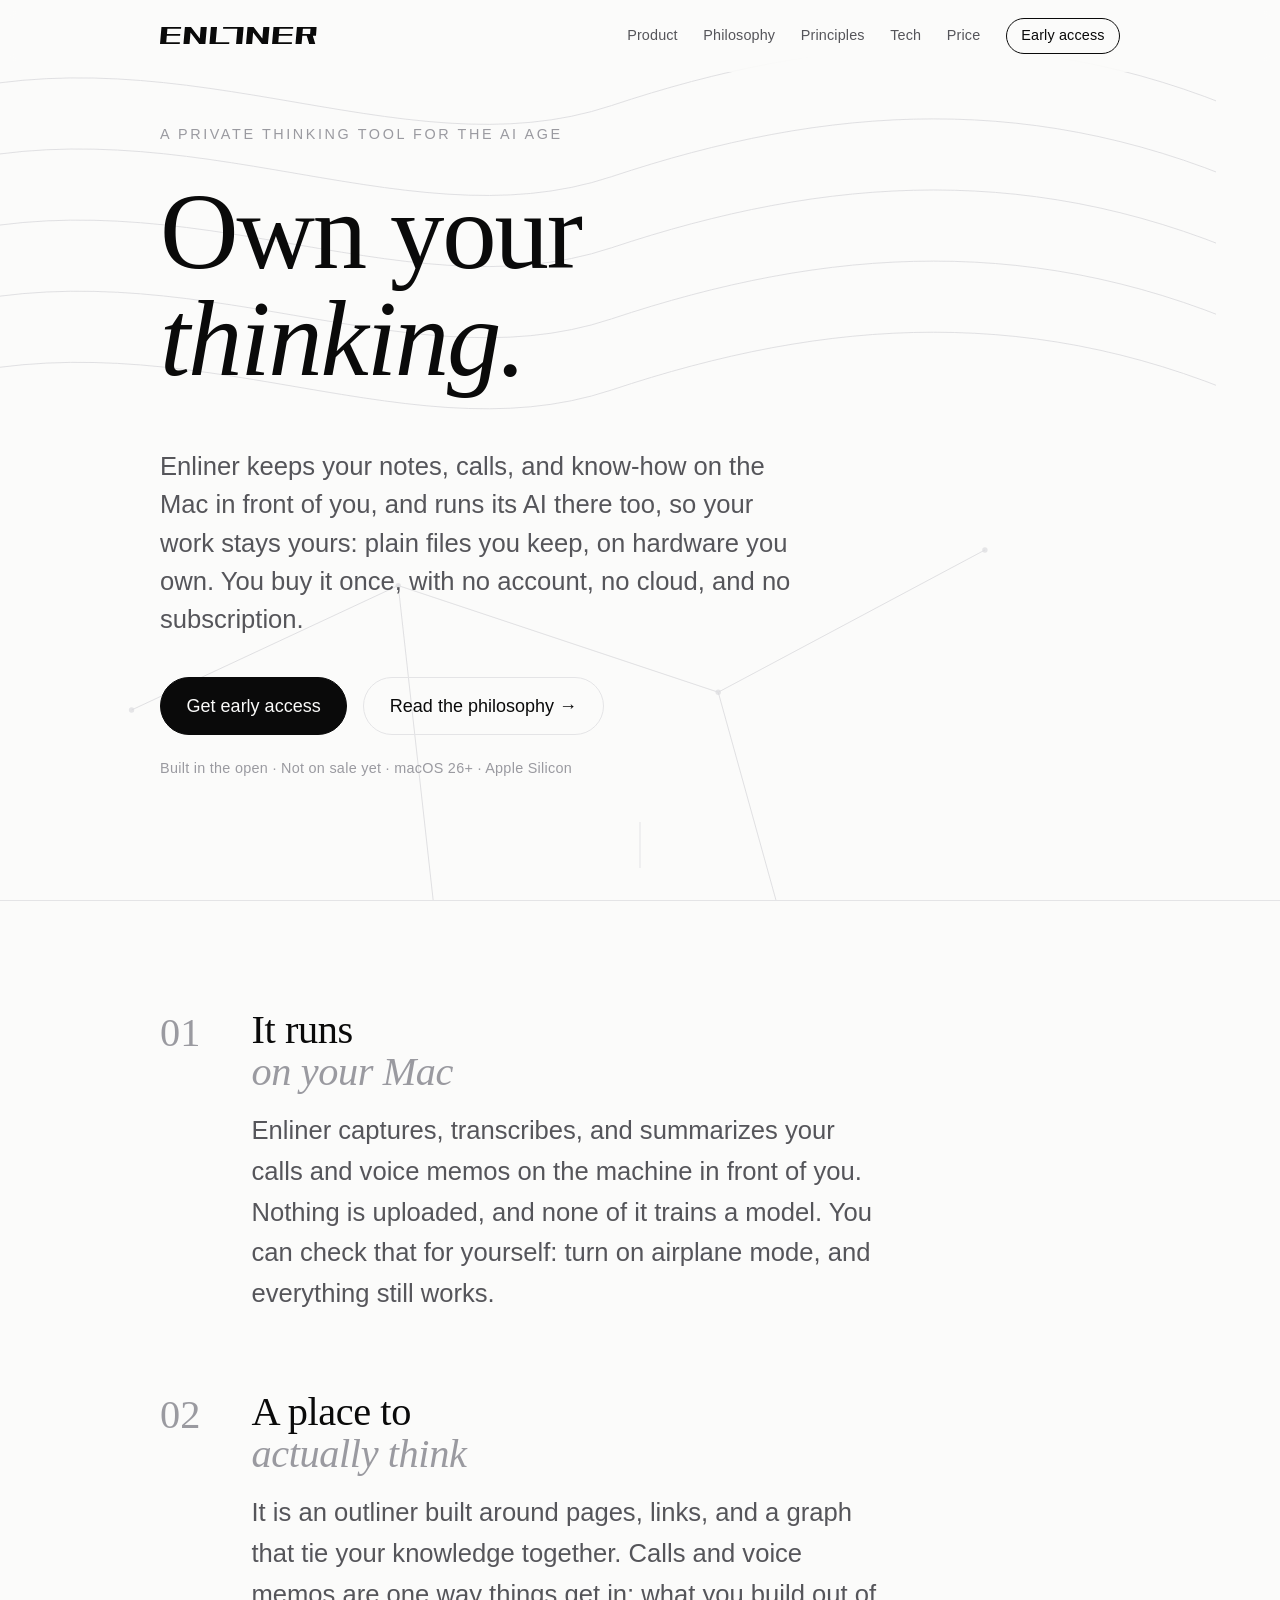
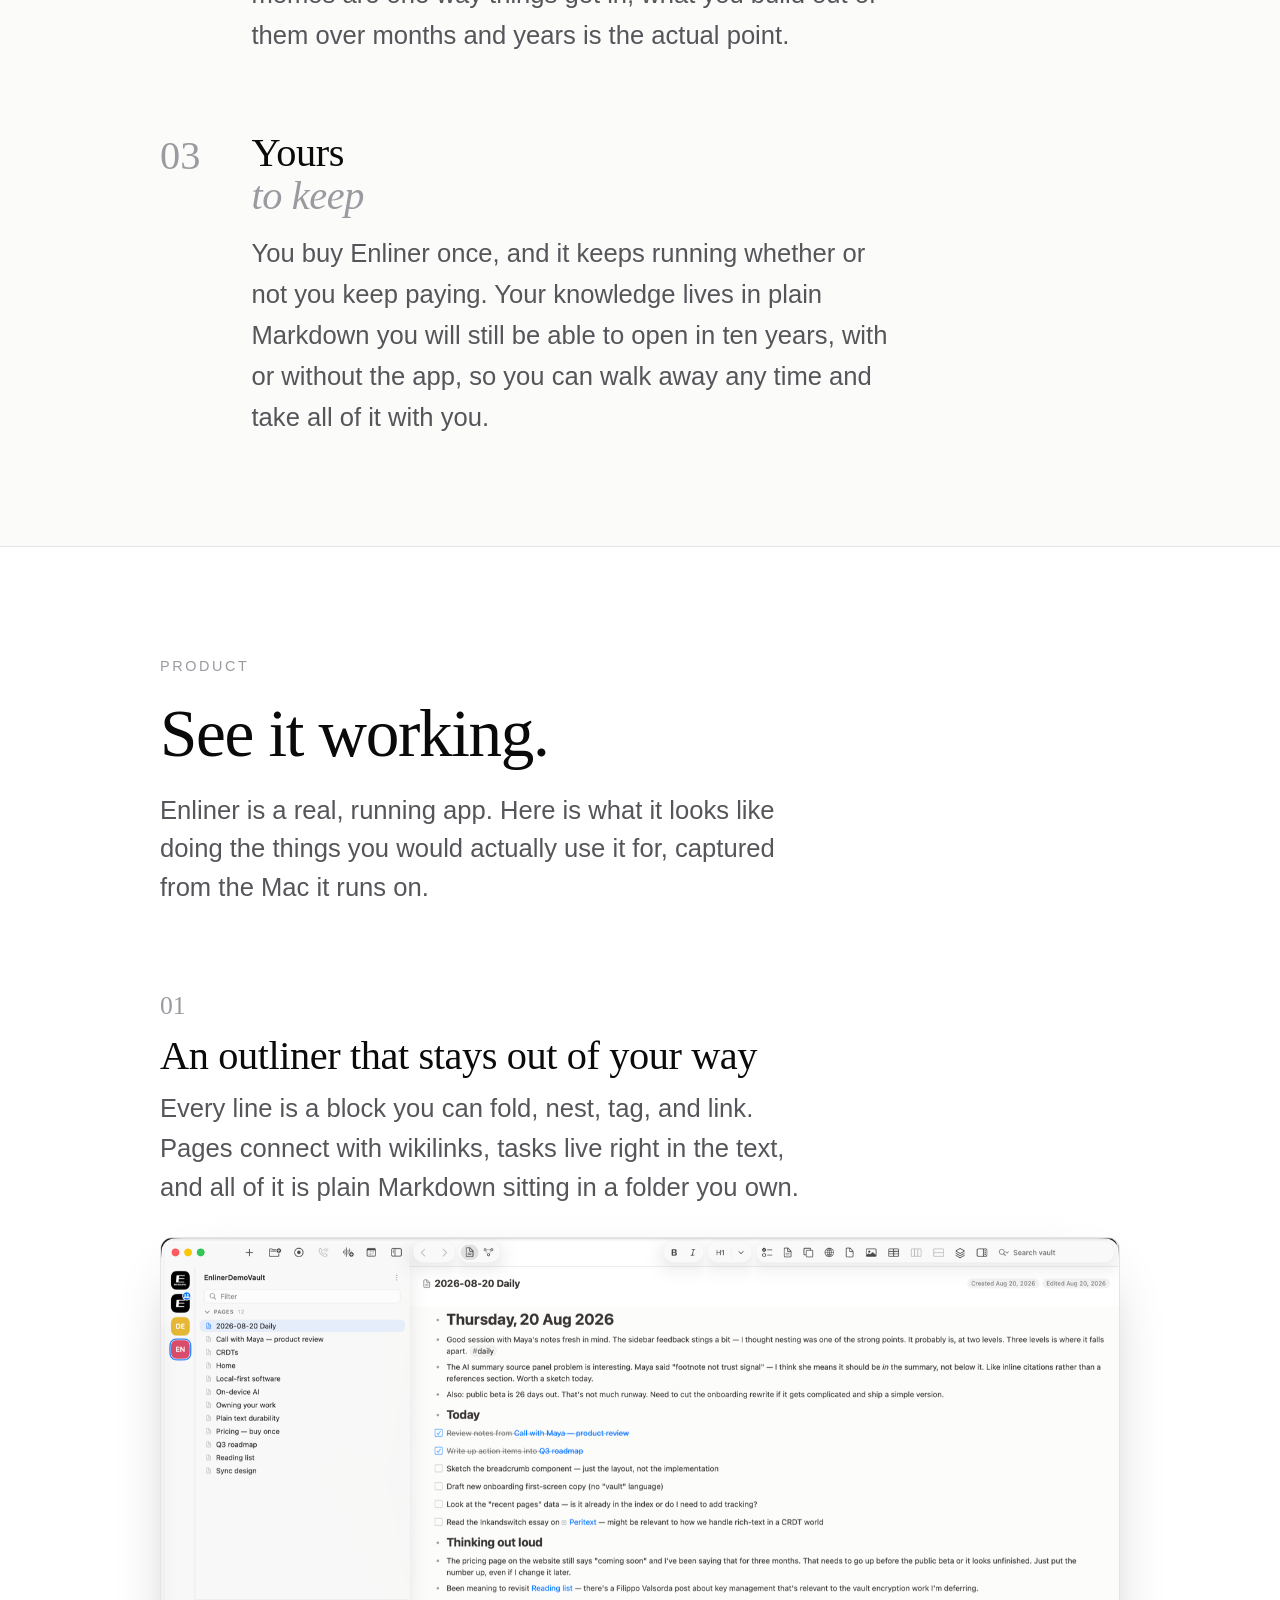
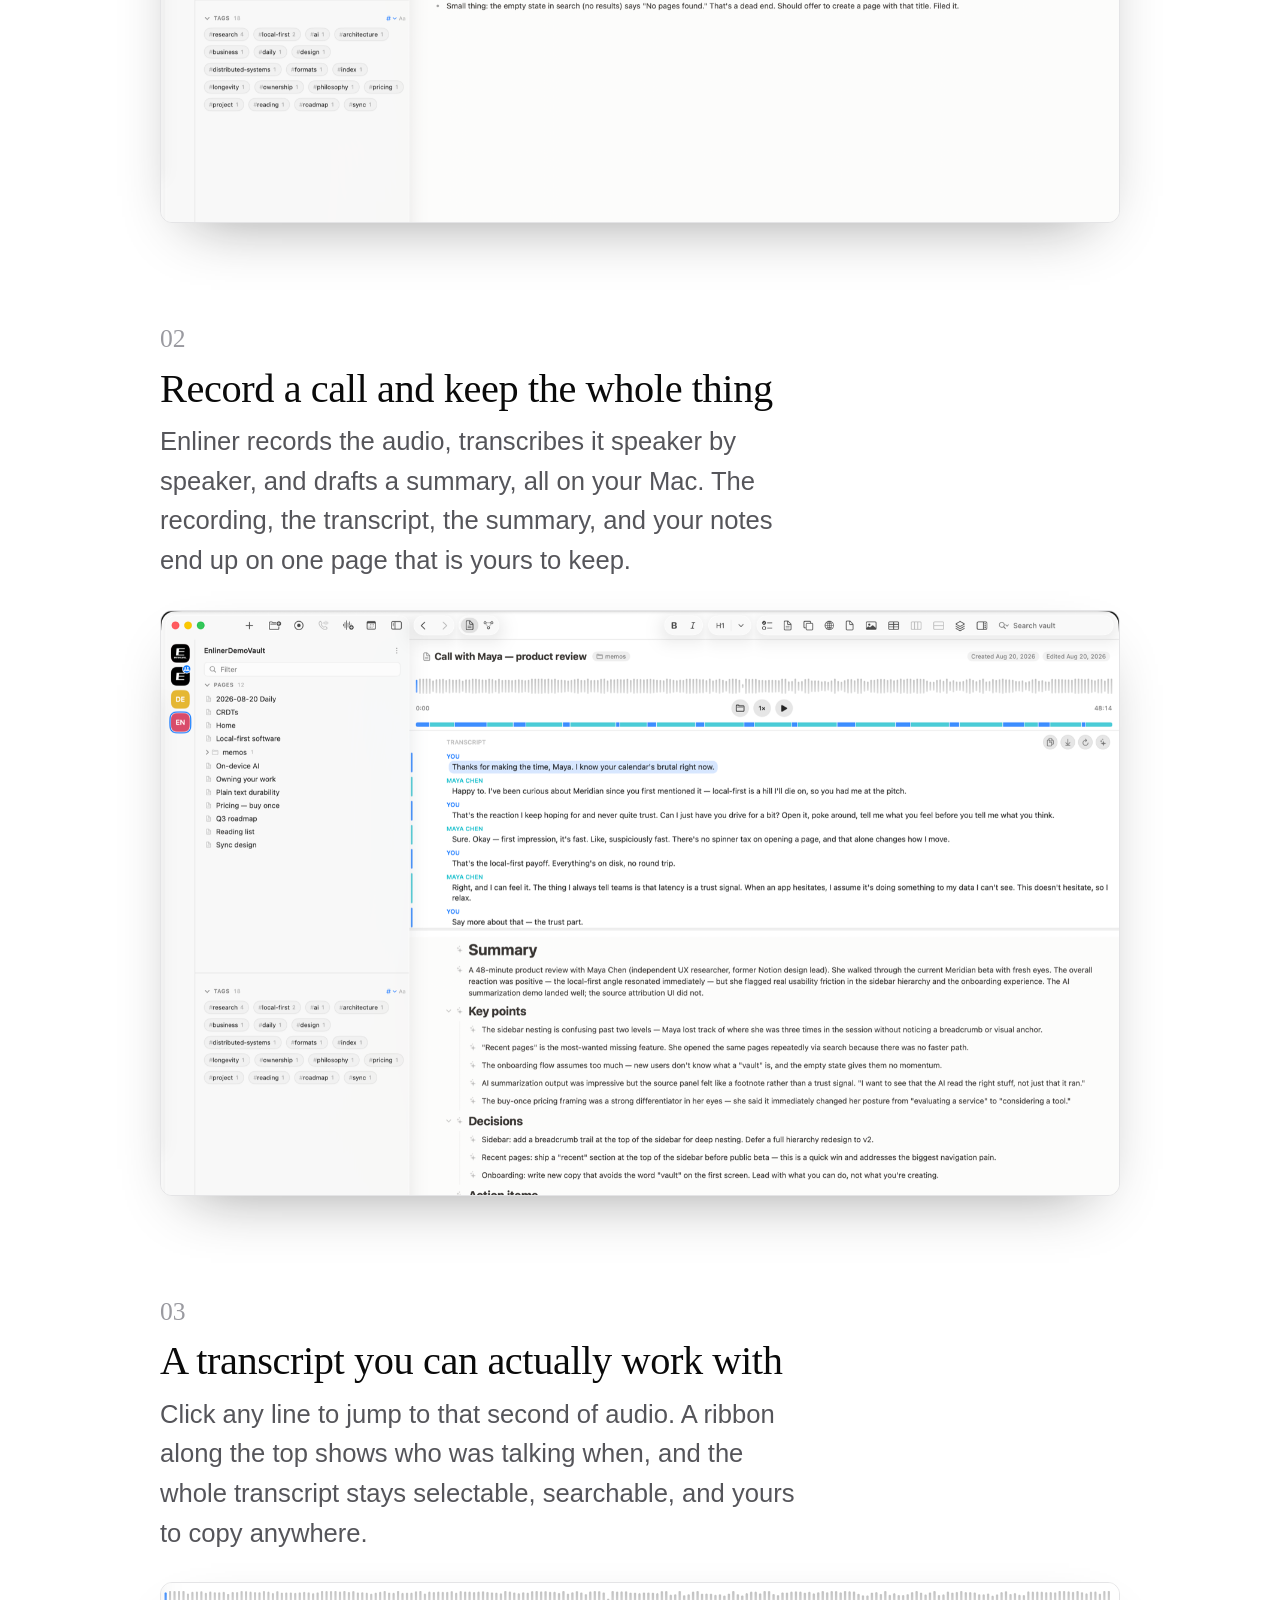
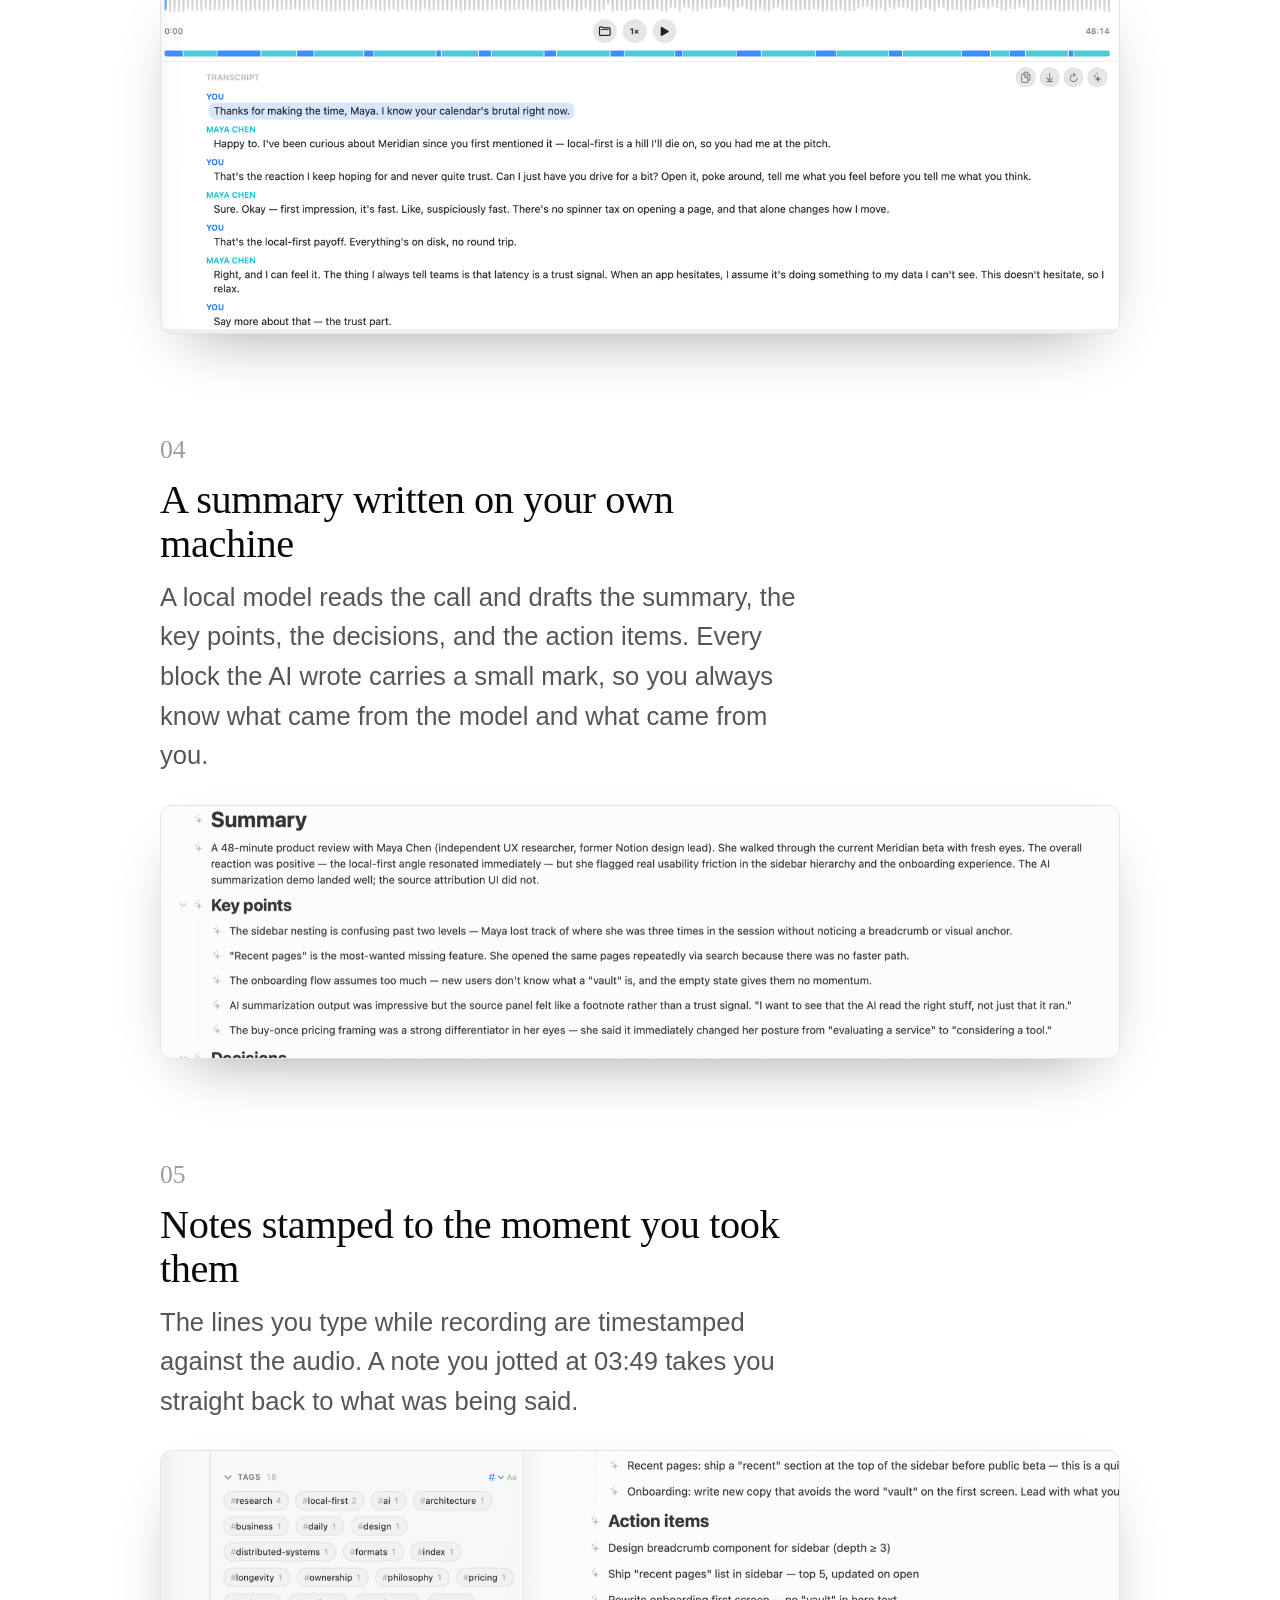
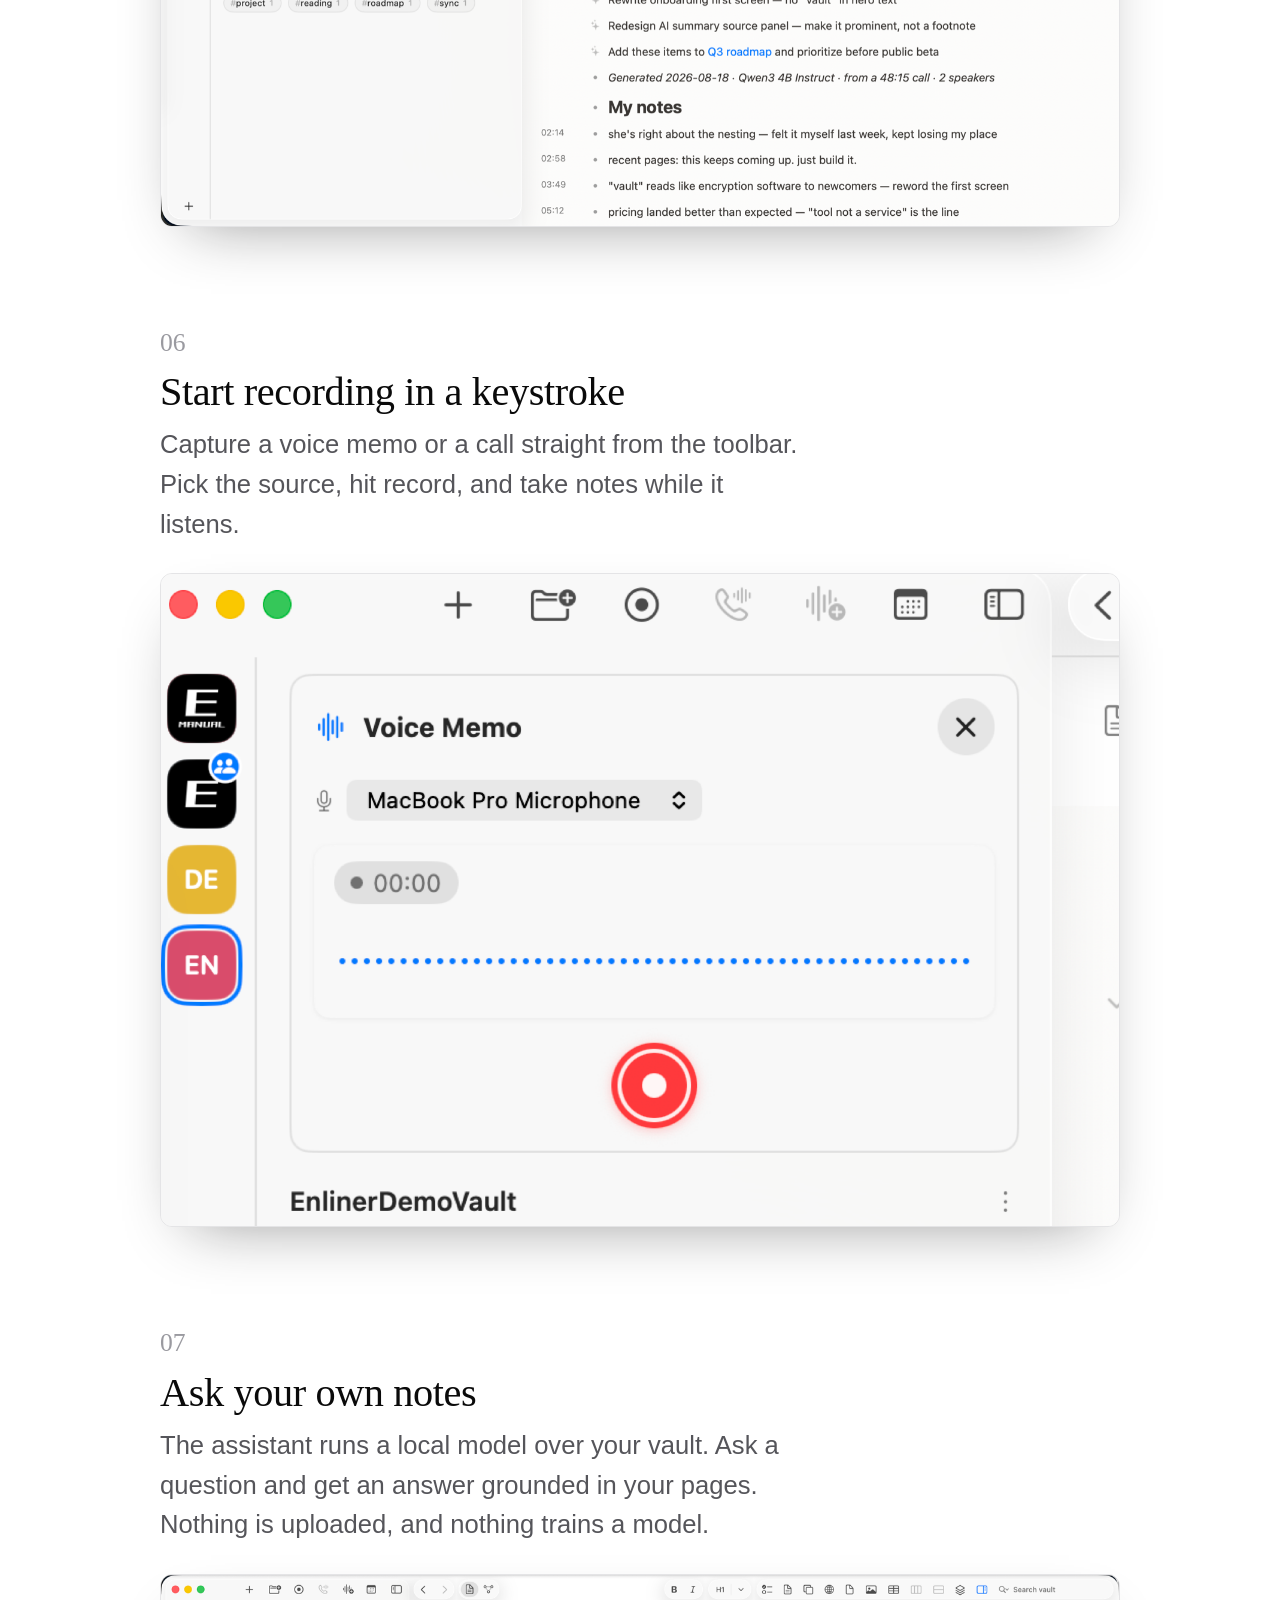
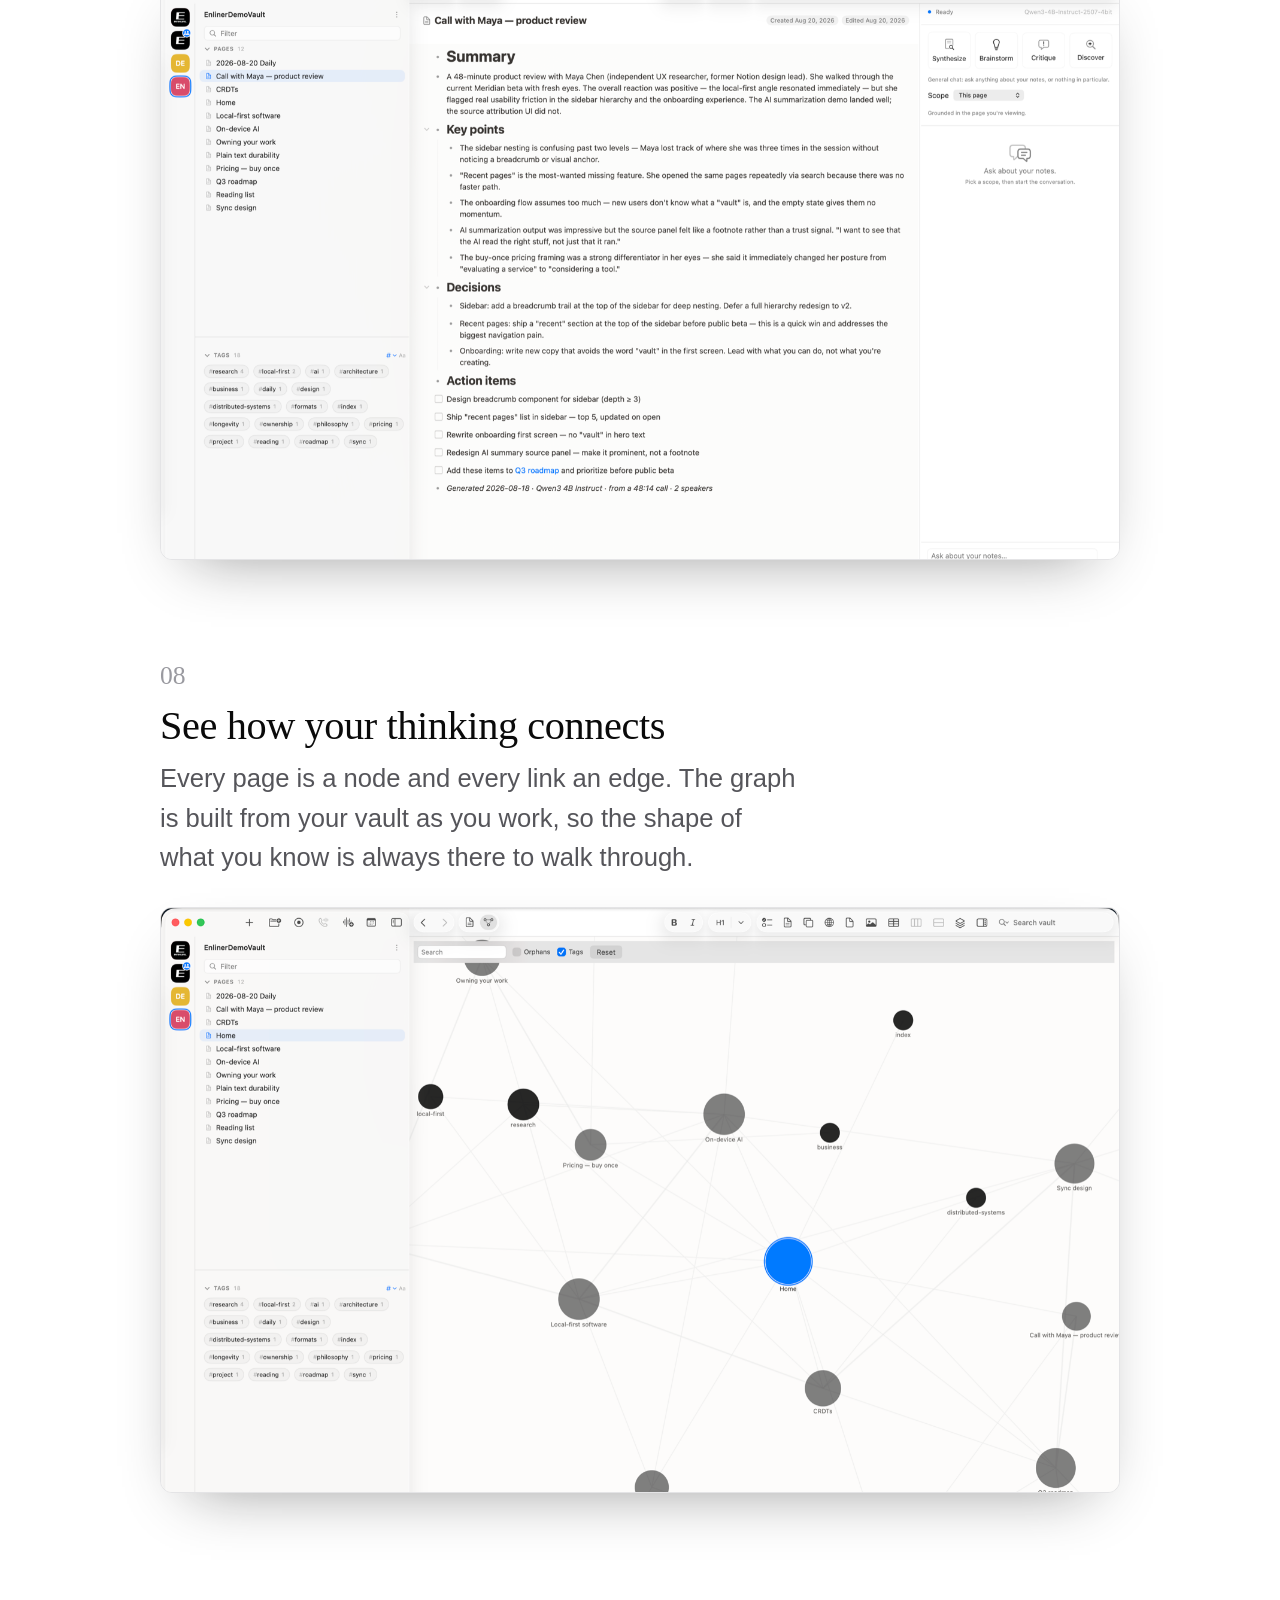
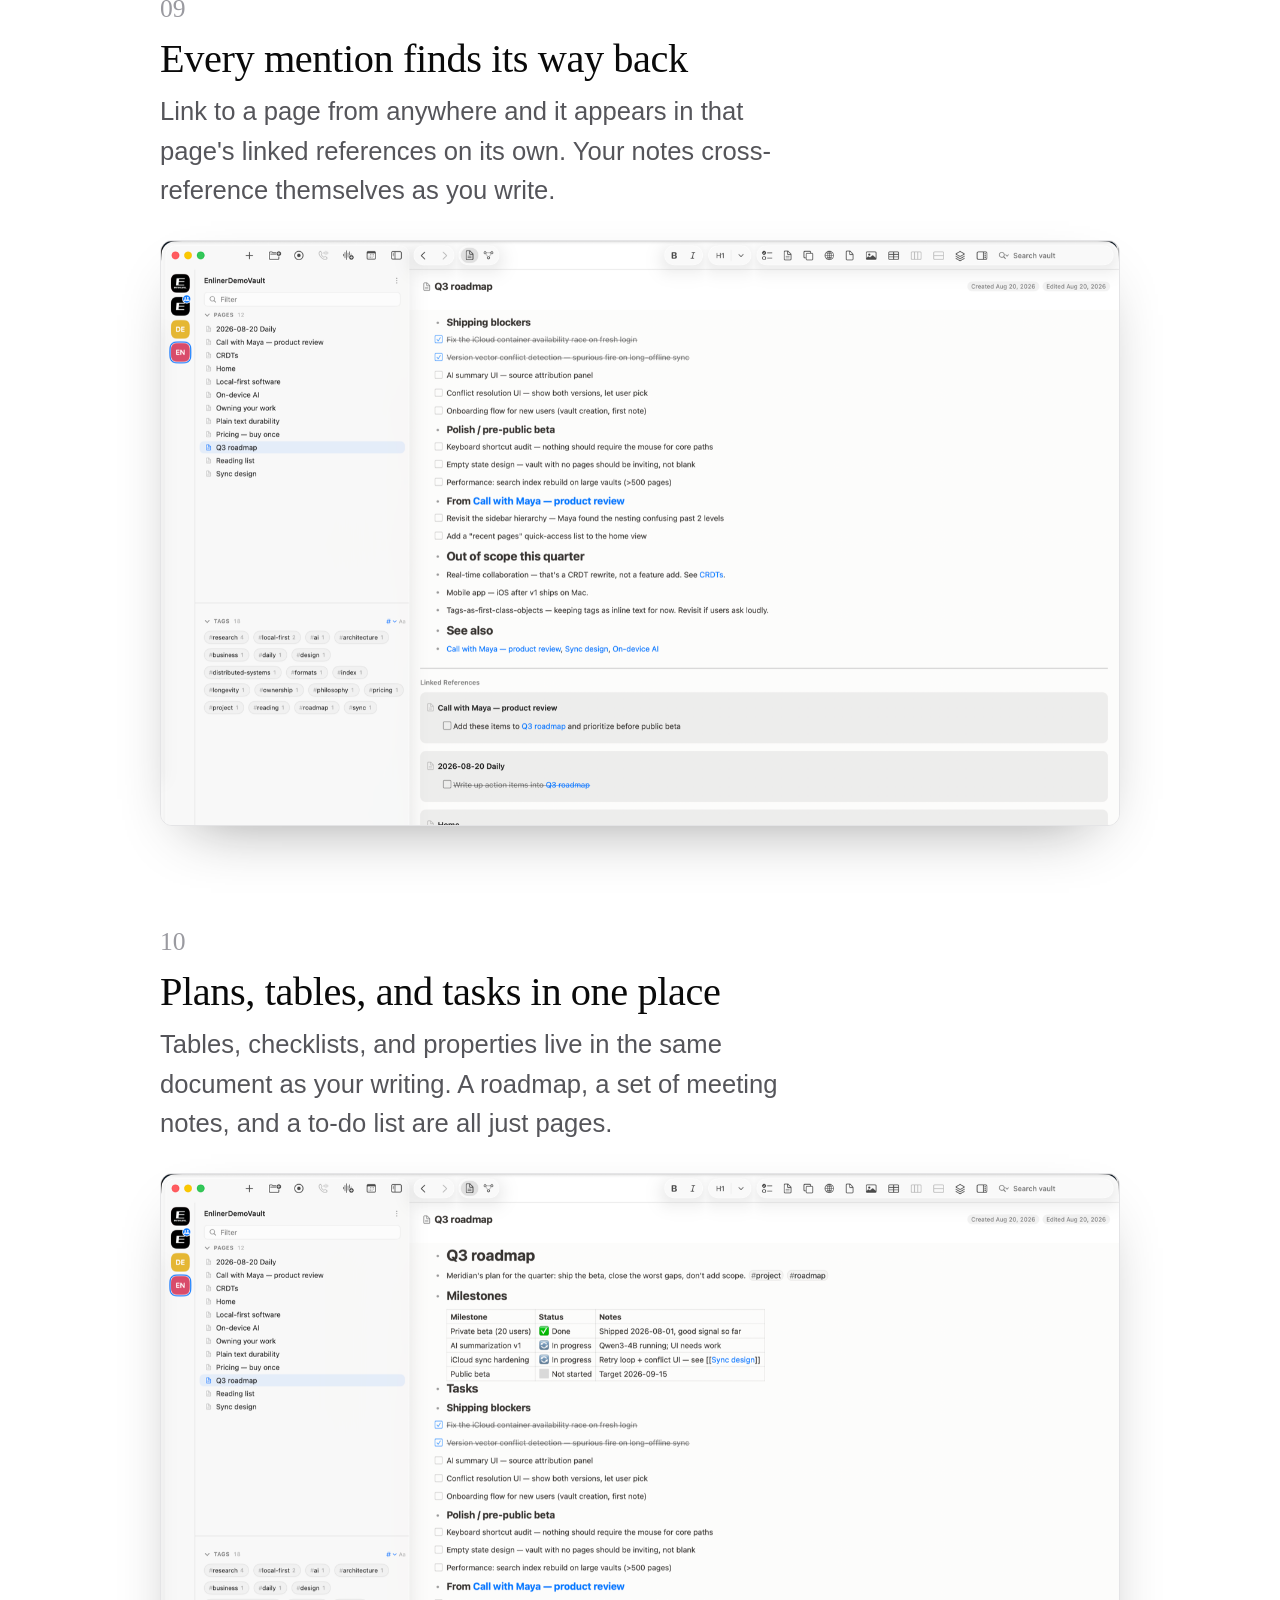
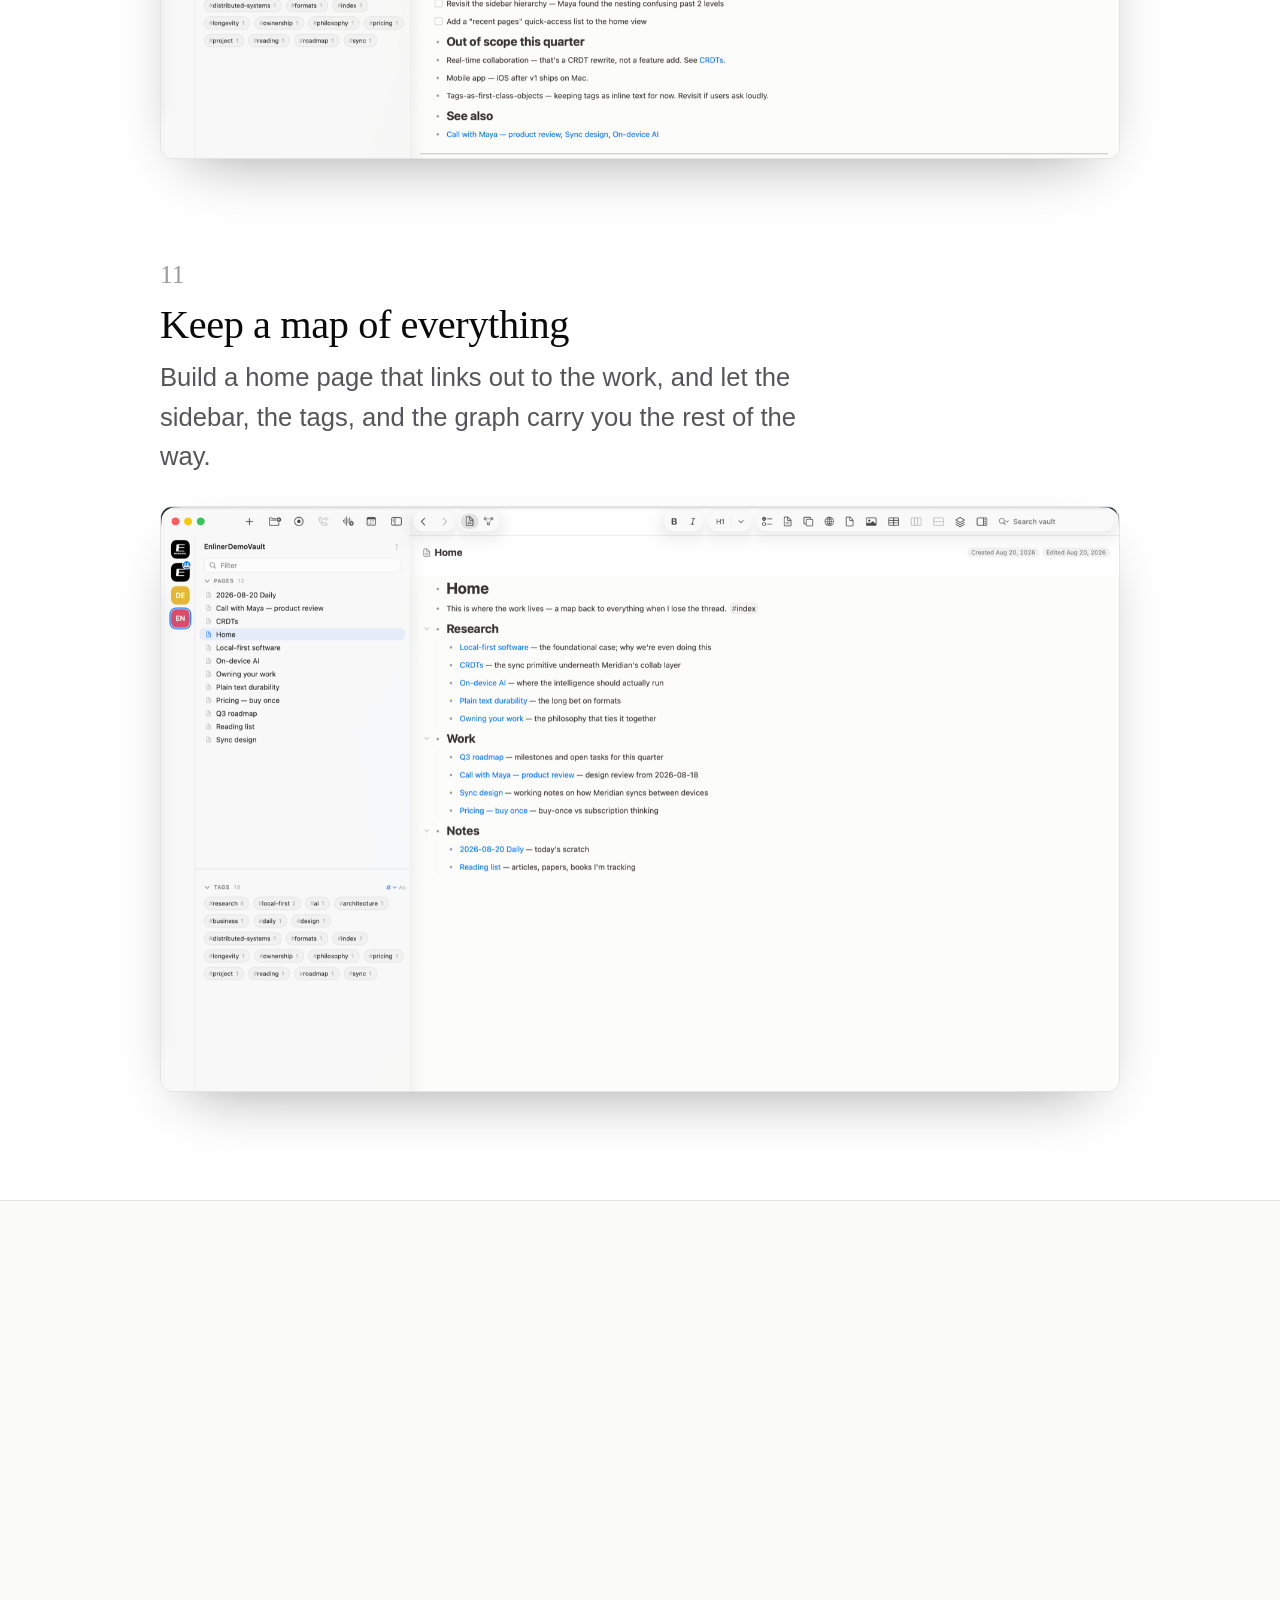
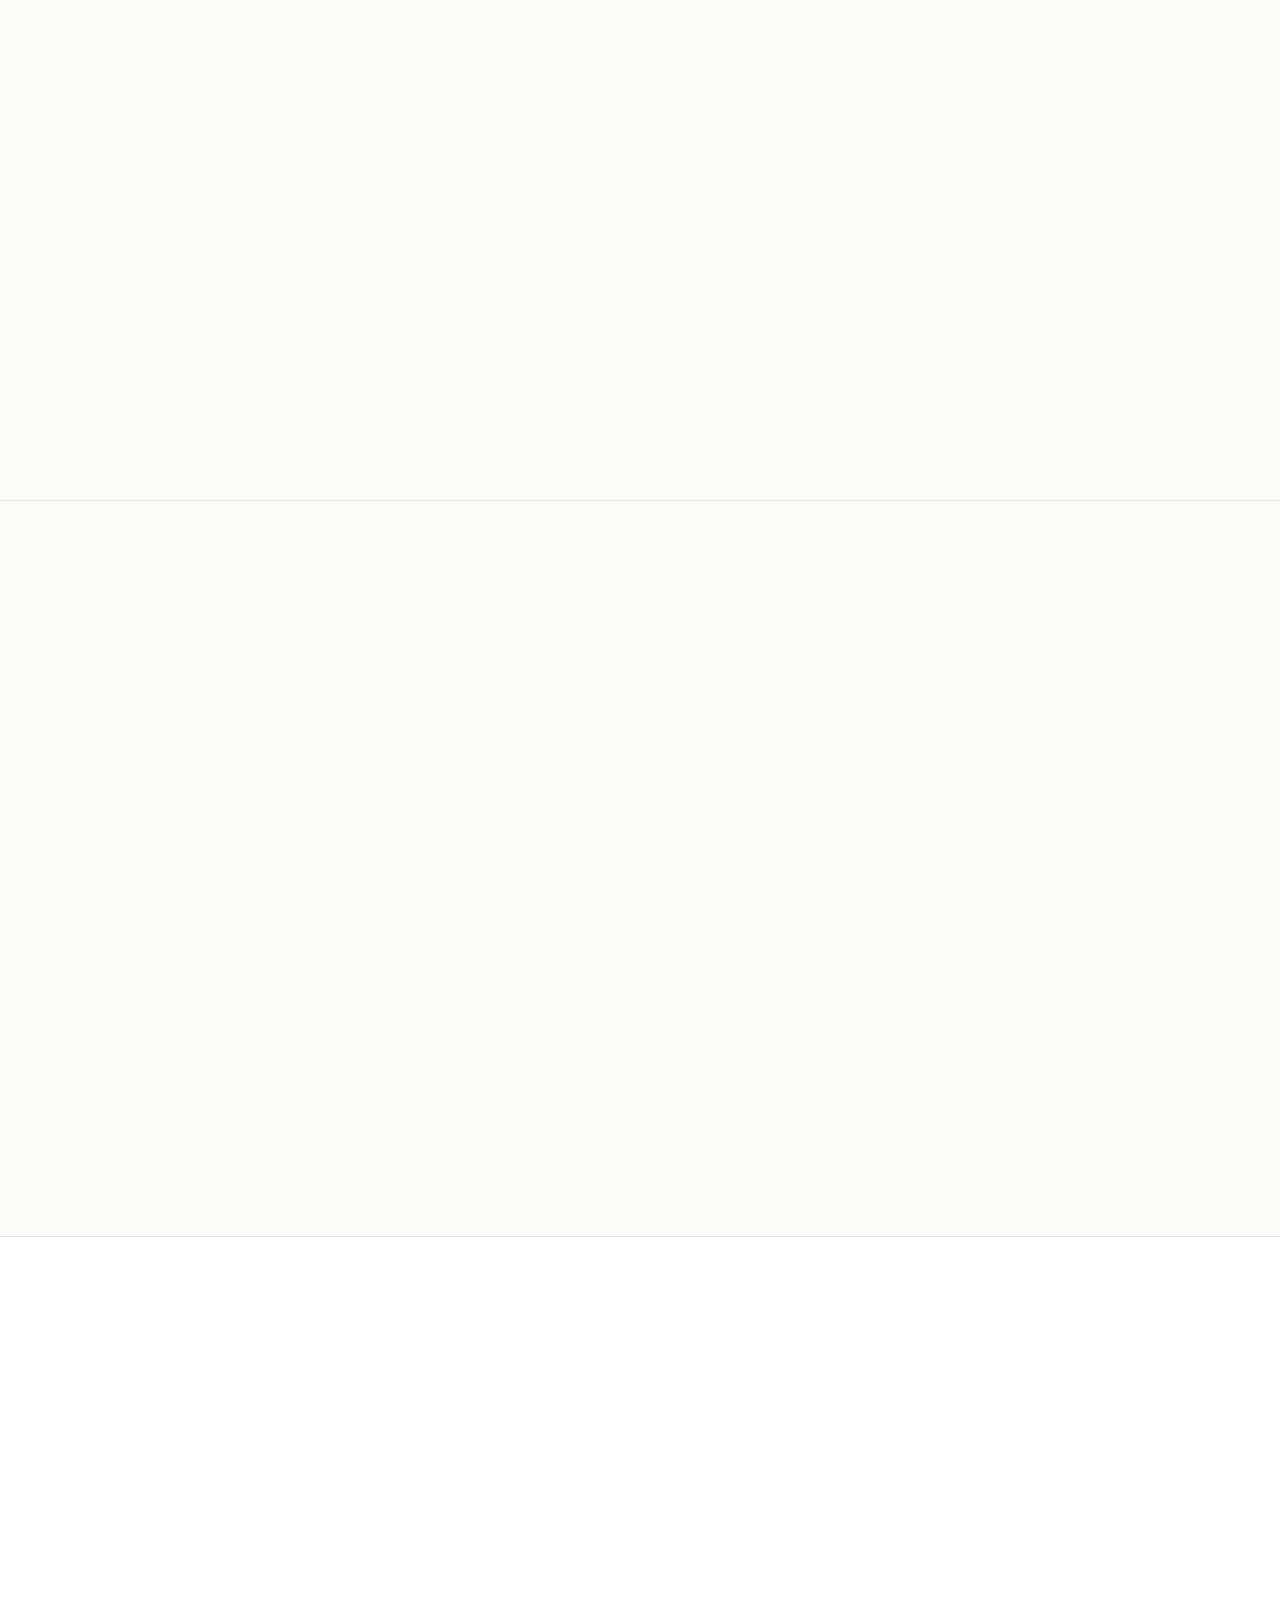
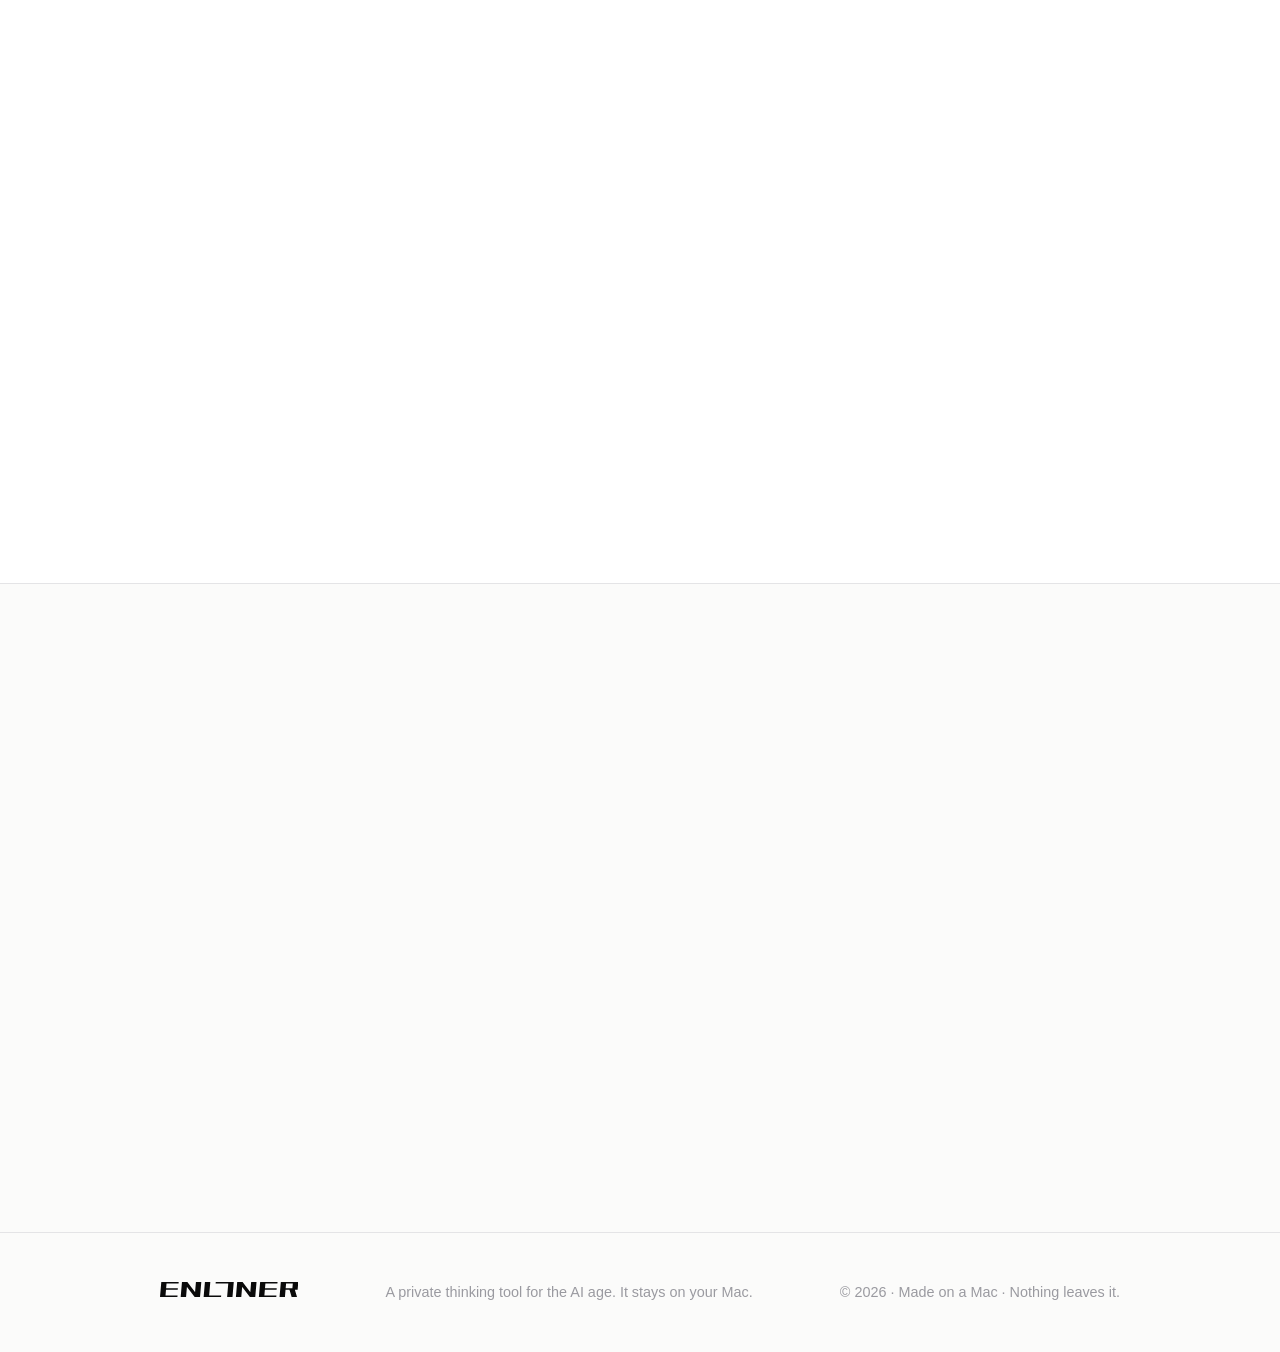
==== commit cdb5107b: "site: add Product section with real app screenshots - New #product section on the homepage: 11 featu" ====
--- a/index.html
+++ b/index.html
@@ -76,6 +76,7 @@
       <svg class="brand-logo" viewBox="0 0 1568 170" role="img" aria-label="Enliner"><use href="#enliner-wordmark"/></svg>
     </a>
     <nav class="nav-links">
+      <a href="#product">Product</a>
       <a href="philosophy.html">Philosophy</a>
       <a href="principles.html">Principles</a>
       <a href="tech.html">Tech</a>
@@ -138,6 +139,134 @@
           </p>
         </li>
       </ol>
+    </section>
+
+    <!-- ─────────────────────────────  PRODUCT  ───────────────────────────── -->
+    <section class="product" id="product">
+      <div class="product-inner">
+        <div class="product-intro reveal">
+          <p class="section-kicker">Product</p>
+          <h2 class="product-title">See it working.</h2>
+          <p class="product-lead">
+            Enliner is a real, running app. Here is what it looks like doing the things you
+            would actually use it for, captured from the Mac it runs on.
+          </p>
+        </div>
+
+        <div class="feature reveal">
+          <span class="feature-num">01</span>
+          <h3 class="feature-callout">An outliner that stays out of your way</h3>
+          <p class="feature-desc">
+            Every line is a block you can fold, nest, tag, and link. Pages connect with
+            wikilinks, tasks live right in the text, and all of it is plain Markdown sitting
+            in a folder you own.
+          </p>
+          <figure class="shot"><img src="assets/product/_editor.png" loading="lazy" width="1600" alt="The Enliner editor: a daily note with nested blocks, tags, wikilinks, and checkboxes." /></figure>
+        </div>
+
+        <div class="feature reveal">
+          <span class="feature-num">02</span>
+          <h3 class="feature-callout">Record a call and keep the whole thing</h3>
+          <p class="feature-desc">
+            Enliner records the audio, transcribes it speaker by speaker, and drafts a summary,
+            all on your Mac. The recording, the transcript, the summary, and your notes end up
+            on one page that is yours to keep.
+          </p>
+          <figure class="shot"><img src="assets/product/_calls.png" loading="lazy" width="1600" alt="A recorded call in Enliner: audio player, speaker-diarized transcript, and an AI summary." /></figure>
+        </div>
+
+        <div class="feature reveal">
+          <span class="feature-num">03</span>
+          <h3 class="feature-callout">A transcript you can actually work with</h3>
+          <p class="feature-desc">
+            Click any line to jump to that second of audio. A ribbon along the top shows who
+            was talking when, and the whole transcript stays selectable, searchable, and yours
+            to copy anywhere.
+          </p>
+          <figure class="shot"><img src="assets/product/_transcript.png" loading="lazy" width="1600" alt="Enliner's transcript view with an audio scrubber, a turn-taking ribbon, and speaker-labeled turns." /></figure>
+        </div>
+
+        <div class="feature reveal">
+          <span class="feature-num">04</span>
+          <h3 class="feature-callout">A summary written on your own machine</h3>
+          <p class="feature-desc">
+            A local model reads the call and drafts the summary, the key points, the decisions,
+            and the action items. Every block the AI wrote carries a small mark, so you always
+            know what came from the model and what came from you.
+          </p>
+          <figure class="shot"><img src="assets/product/_summary.png" loading="lazy" width="1600" alt="An AI-generated call summary in Enliner, each block marked with a sparkle to show it was model-written." /></figure>
+        </div>
+
+        <div class="feature reveal">
+          <span class="feature-num">05</span>
+          <h3 class="feature-callout">Notes stamped to the moment you took them</h3>
+          <p class="feature-desc">
+            The lines you type while recording are timestamped against the audio. A note you
+            jotted at 03:49 takes you straight back to what was being said.
+          </p>
+          <figure class="shot"><img src="assets/product/_notes.png" loading="lazy" width="1600" alt="Call notes in Enliner, each line stamped with the recording time it was written." /></figure>
+        </div>
+
+        <div class="feature reveal">
+          <span class="feature-num">06</span>
+          <h3 class="feature-callout">Start recording in a keystroke</h3>
+          <p class="feature-desc">
+            Capture a voice memo or a call straight from the toolbar. Pick the source, hit
+            record, and take notes while it listens.
+          </p>
+          <figure class="shot"><img src="assets/product/_recording.png" loading="lazy" width="1600" alt="Enliner's voice-memo recorder with a microphone source picker, timer, and waveform." /></figure>
+        </div>
+
+        <div class="feature reveal">
+          <span class="feature-num">07</span>
+          <h3 class="feature-callout">Ask your own notes</h3>
+          <p class="feature-desc">
+            The assistant runs a local model over your vault. Ask a question and get an answer
+            grounded in your pages. Nothing is uploaded, and nothing trains a model.
+          </p>
+          <figure class="shot"><img src="assets/product/_assistant.png" loading="lazy" width="1600" alt="Enliner's assistant panel running a local model to answer questions grounded in your notes." /></figure>
+        </div>
+
+        <div class="feature reveal">
+          <span class="feature-num">08</span>
+          <h3 class="feature-callout">See how your thinking connects</h3>
+          <p class="feature-desc">
+            Every page is a node and every link an edge. The graph is built from your vault as
+            you work, so the shape of what you know is always there to walk through.
+          </p>
+          <figure class="shot"><img src="assets/product/_graph.png" loading="lazy" width="1600" alt="Enliner's graph view showing pages as nodes connected by their links." /></figure>
+        </div>
+
+        <div class="feature reveal">
+          <span class="feature-num">09</span>
+          <h3 class="feature-callout">Every mention finds its way back</h3>
+          <p class="feature-desc">
+            Link to a page from anywhere and it appears in that page's linked references on its
+            own. Your notes cross-reference themselves as you write.
+          </p>
+          <figure class="shot"><img src="assets/product/_backlinks.png" loading="lazy" width="1600" alt="Linked references in Enliner: a page showing every other page that mentions it." /></figure>
+        </div>
+
+        <div class="feature reveal">
+          <span class="feature-num">10</span>
+          <h3 class="feature-callout">Plans, tables, and tasks in one place</h3>
+          <p class="feature-desc">
+            Tables, checklists, and properties live in the same document as your writing. A
+            roadmap, a set of meeting notes, and a to-do list are all just pages.
+          </p>
+          <figure class="shot"><img src="assets/product/_tables.png" loading="lazy" width="1600" alt="A roadmap page in Enliner with a status table, nested task lists, and properties." /></figure>
+        </div>
+
+        <div class="feature reveal">
+          <span class="feature-num">11</span>
+          <h3 class="feature-callout">Keep a map of everything</h3>
+          <p class="feature-desc">
+            Build a home page that links out to the work, and let the sidebar, the tags, and
+            the graph carry you the rest of the way.
+          </p>
+          <figure class="shot"><img src="assets/product/_home.png" loading="lazy" width="1600" alt="A home page in Enliner acting as a map of contents, linking out to every other page." /></figure>
+        </div>
+      </div>
     </section>
 
     <!-- ─────────────────────────────  COLLABORATION  ───────────────────────────── -->
--- a/style.css
+++ b/style.css
@@ -179,6 +179,21 @@
 @keyframes drop { 0% { top: -46px; } 60%,100% { top: 46px; } }
 @media (prefers-reduced-motion: reduce) { .scroll-hint { display: none; } }
 
+/* ─────────────────────────────  PRODUCT  ───────────────────────────── */
+.product { border-top: 1px solid var(--line); background: var(--paper-2); }
+.product-inner { max-width: var(--content); margin-inline: auto; }
+.product-intro { margin-bottom: clamp(2.5rem, 7vw, 5rem); }
+.product-title { font-family: var(--serif); font-weight: 500; font-size: var(--step-3); line-height: 1.02; letter-spacing: -0.02em; }
+.product-lead { max-width: var(--measure); color: var(--ink-soft); font-size: var(--step-1); line-height: 1.5; margin-top: 1.4rem; }
+.feature { margin-bottom: clamp(3rem, 8vw, 6rem); }
+.feature:last-child { margin-bottom: 0; }
+.feature-num { font-family: var(--serif); font-size: var(--step-1); color: var(--ink-faint); font-weight: 500; display: block; margin-bottom: .4rem; }
+.feature-callout { font-family: var(--serif); font-weight: 500; font-size: var(--step-2); line-height: 1.1; letter-spacing: -0.01em; max-width: var(--measure); }
+.feature-desc { color: var(--ink-soft); font-size: var(--step-1); line-height: 1.55; max-width: var(--measure); margin-top: .7rem; margin-bottom: 1.8rem; }
+.shot { margin: 0; border: 1px solid var(--line); border-radius: 12px; overflow: hidden; background: var(--paper); box-shadow: 0 24px 60px -30px color-mix(in srgb, var(--ink) 45%, transparent); }
+.shot img { display: block; width: 100%; height: auto; }
+.shot--inset img { padding: 0; }
+
 /* ─────────────────────────────  PILLARS  ───────────────────────────── */
 .pillars { border-top: 1px solid var(--line); }
 .pillar-list { list-style: none; display: grid; gap: clamp(2.5rem, 6vw, 5rem); max-width: var(--content); margin-inline: auto; }
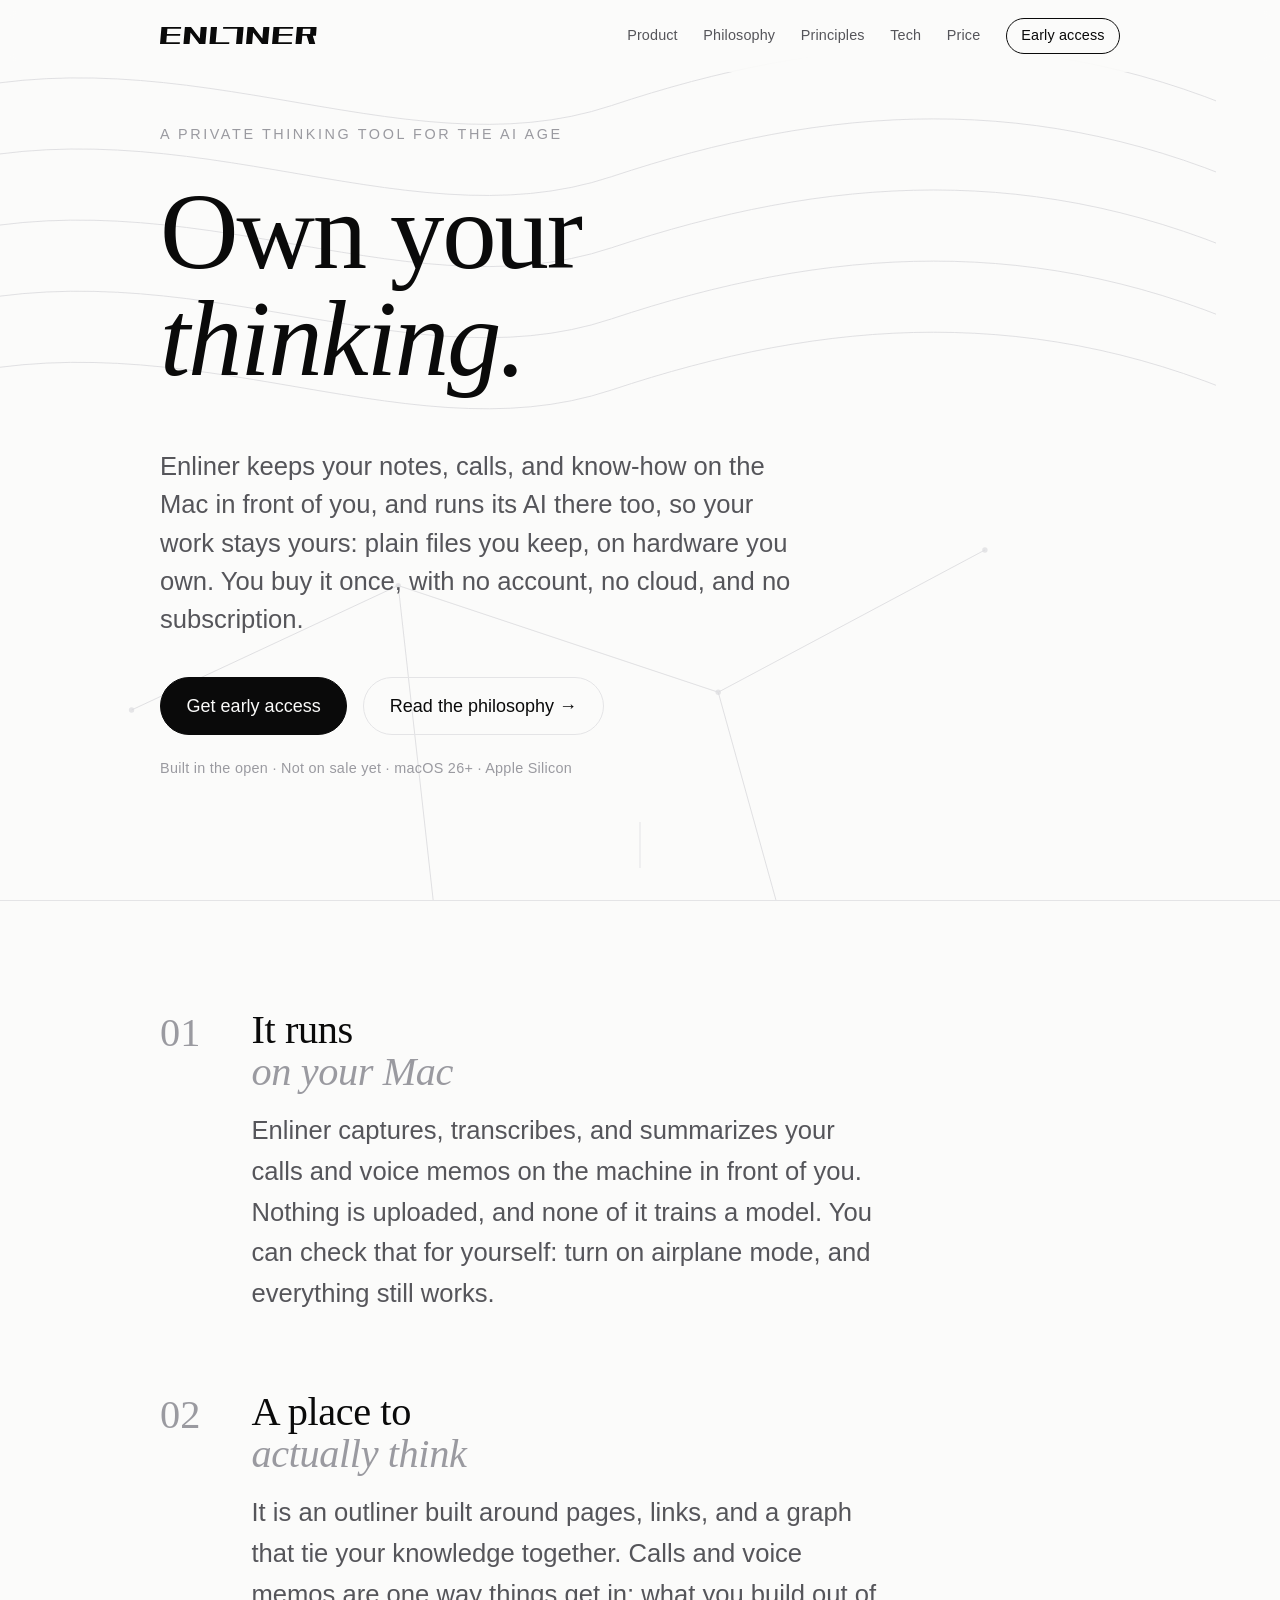
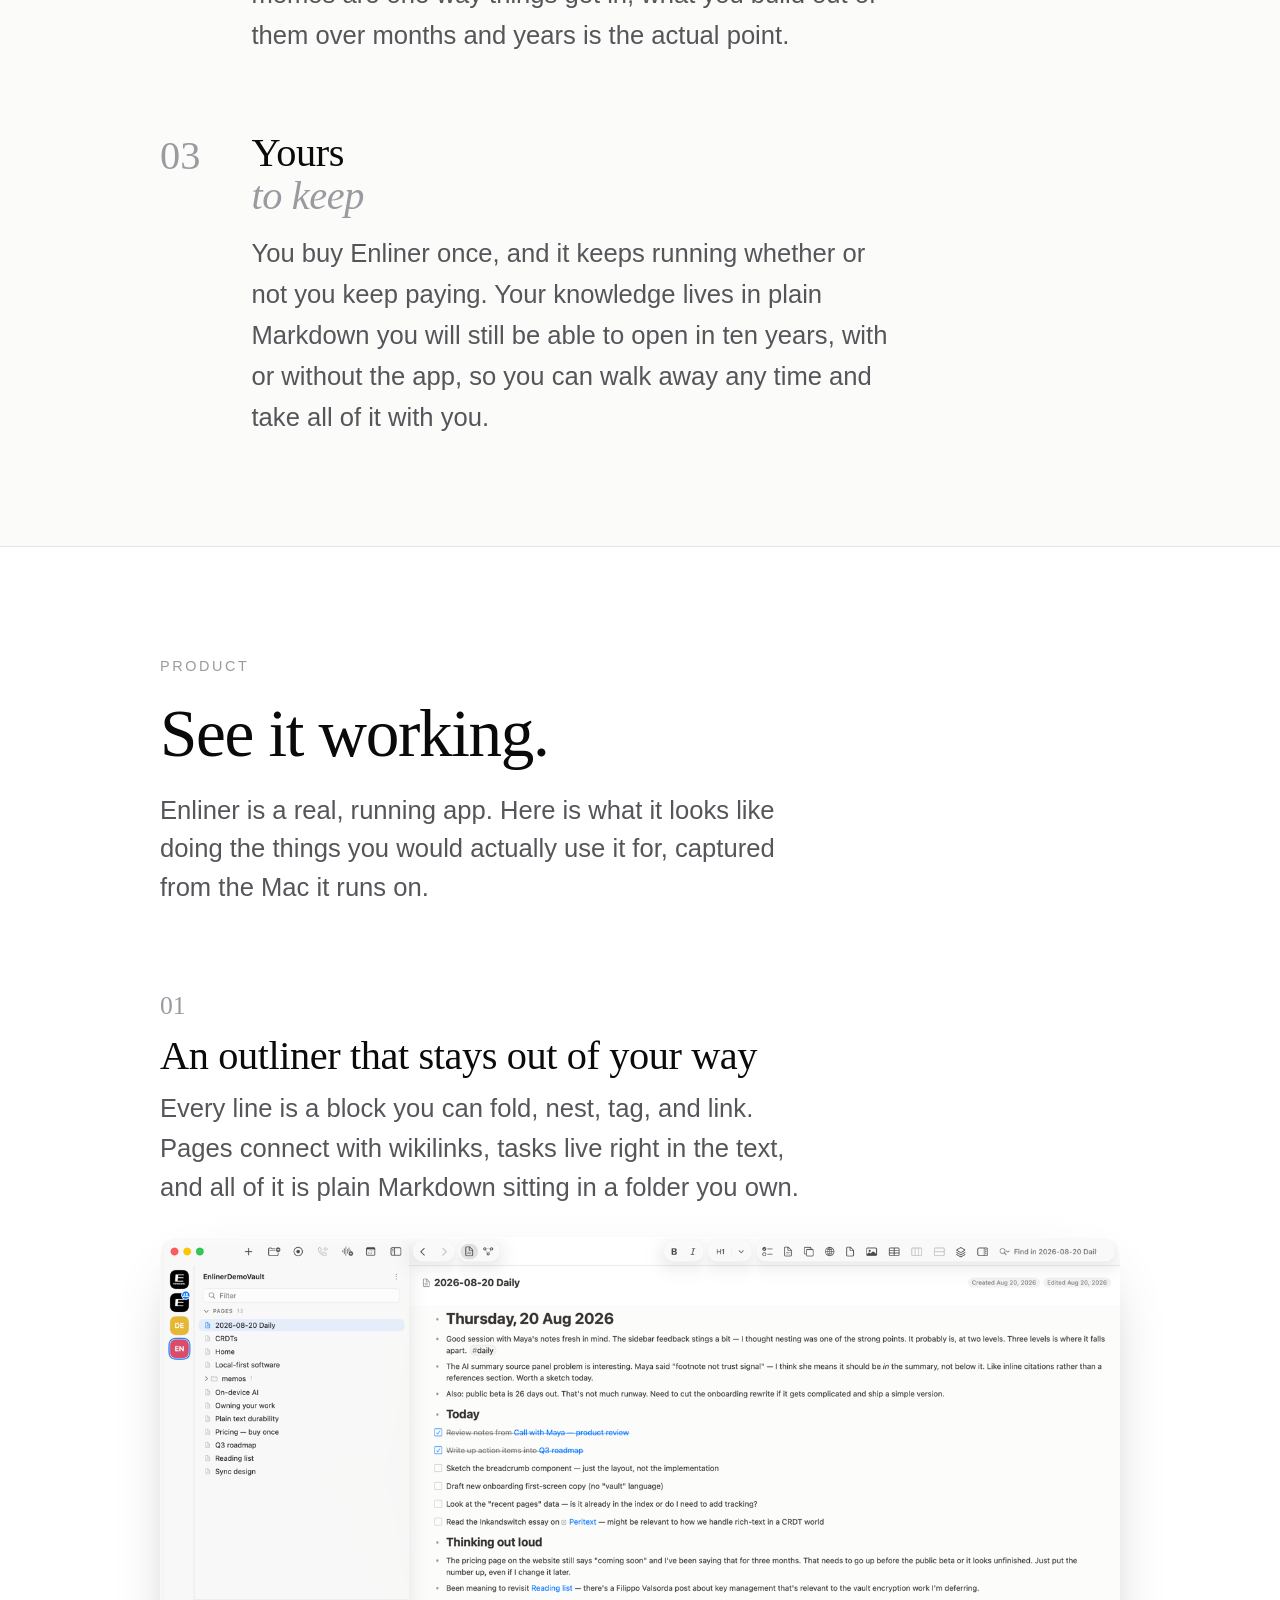
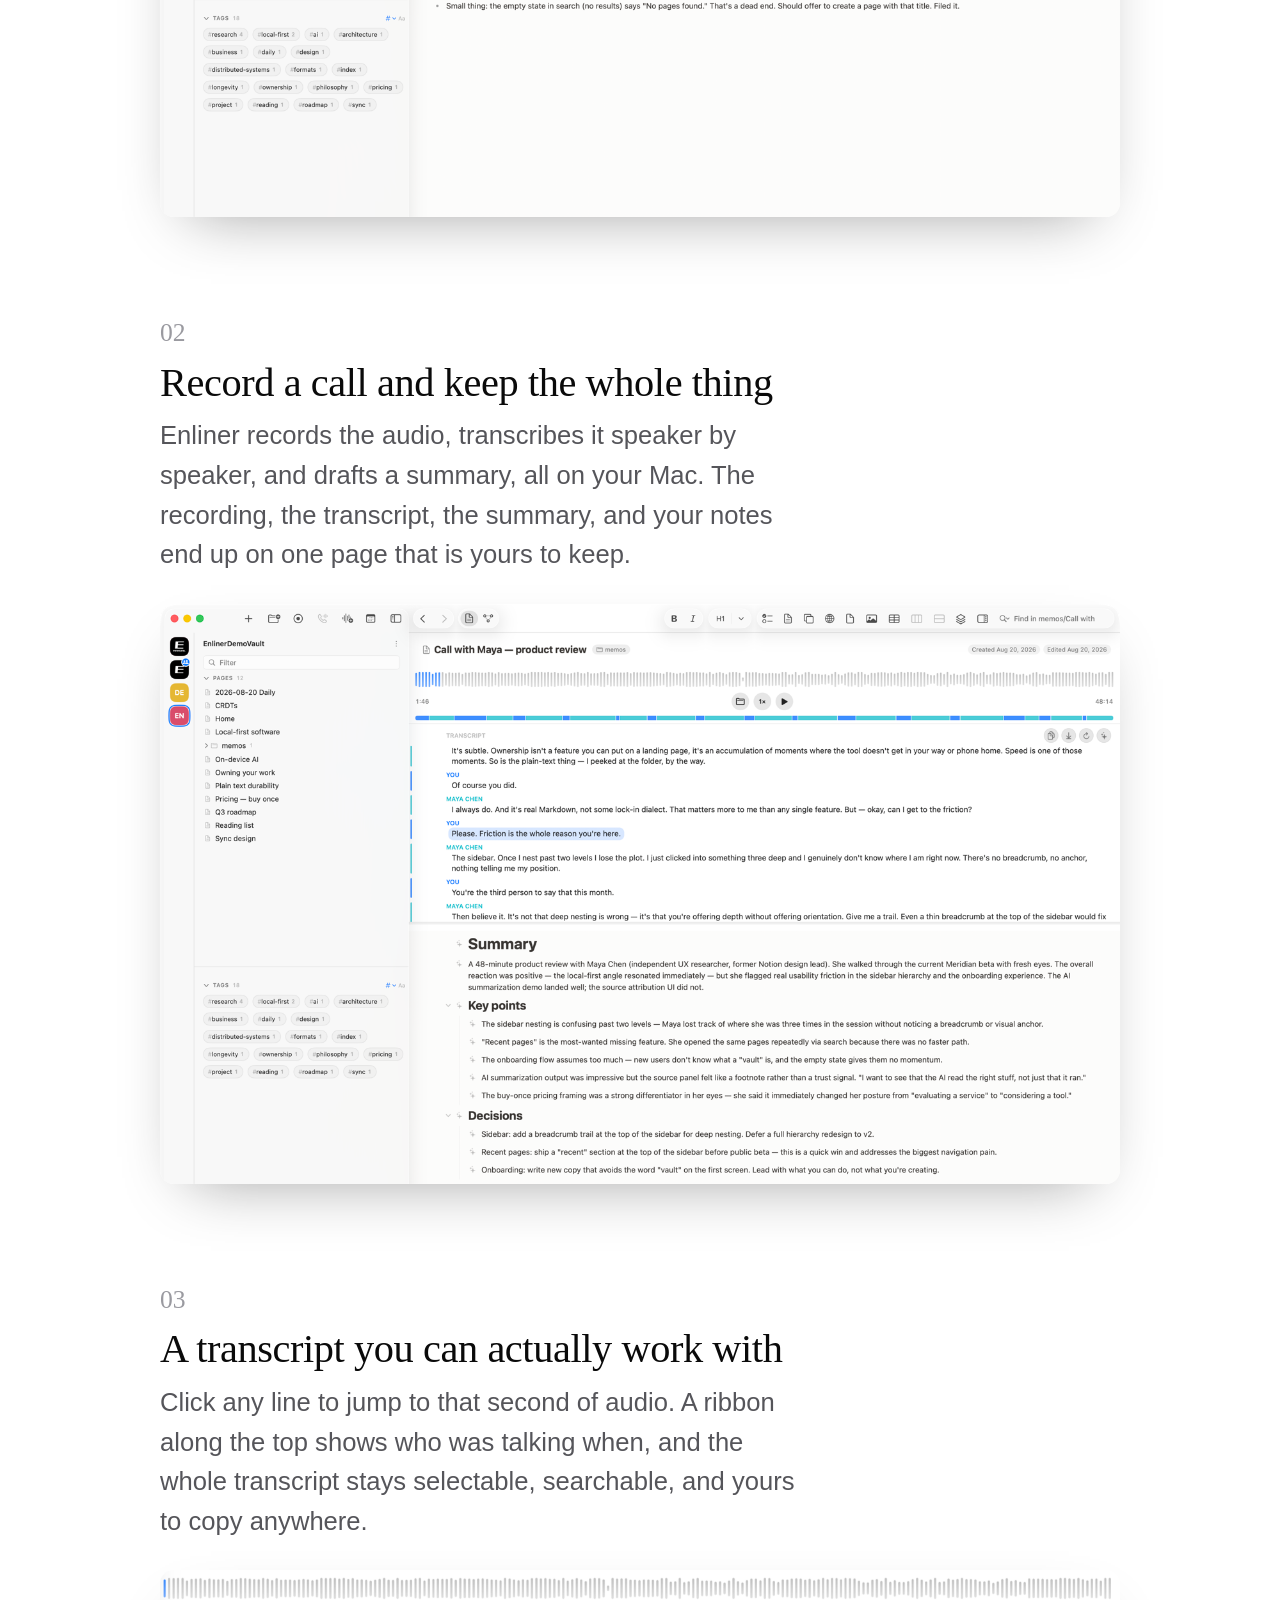
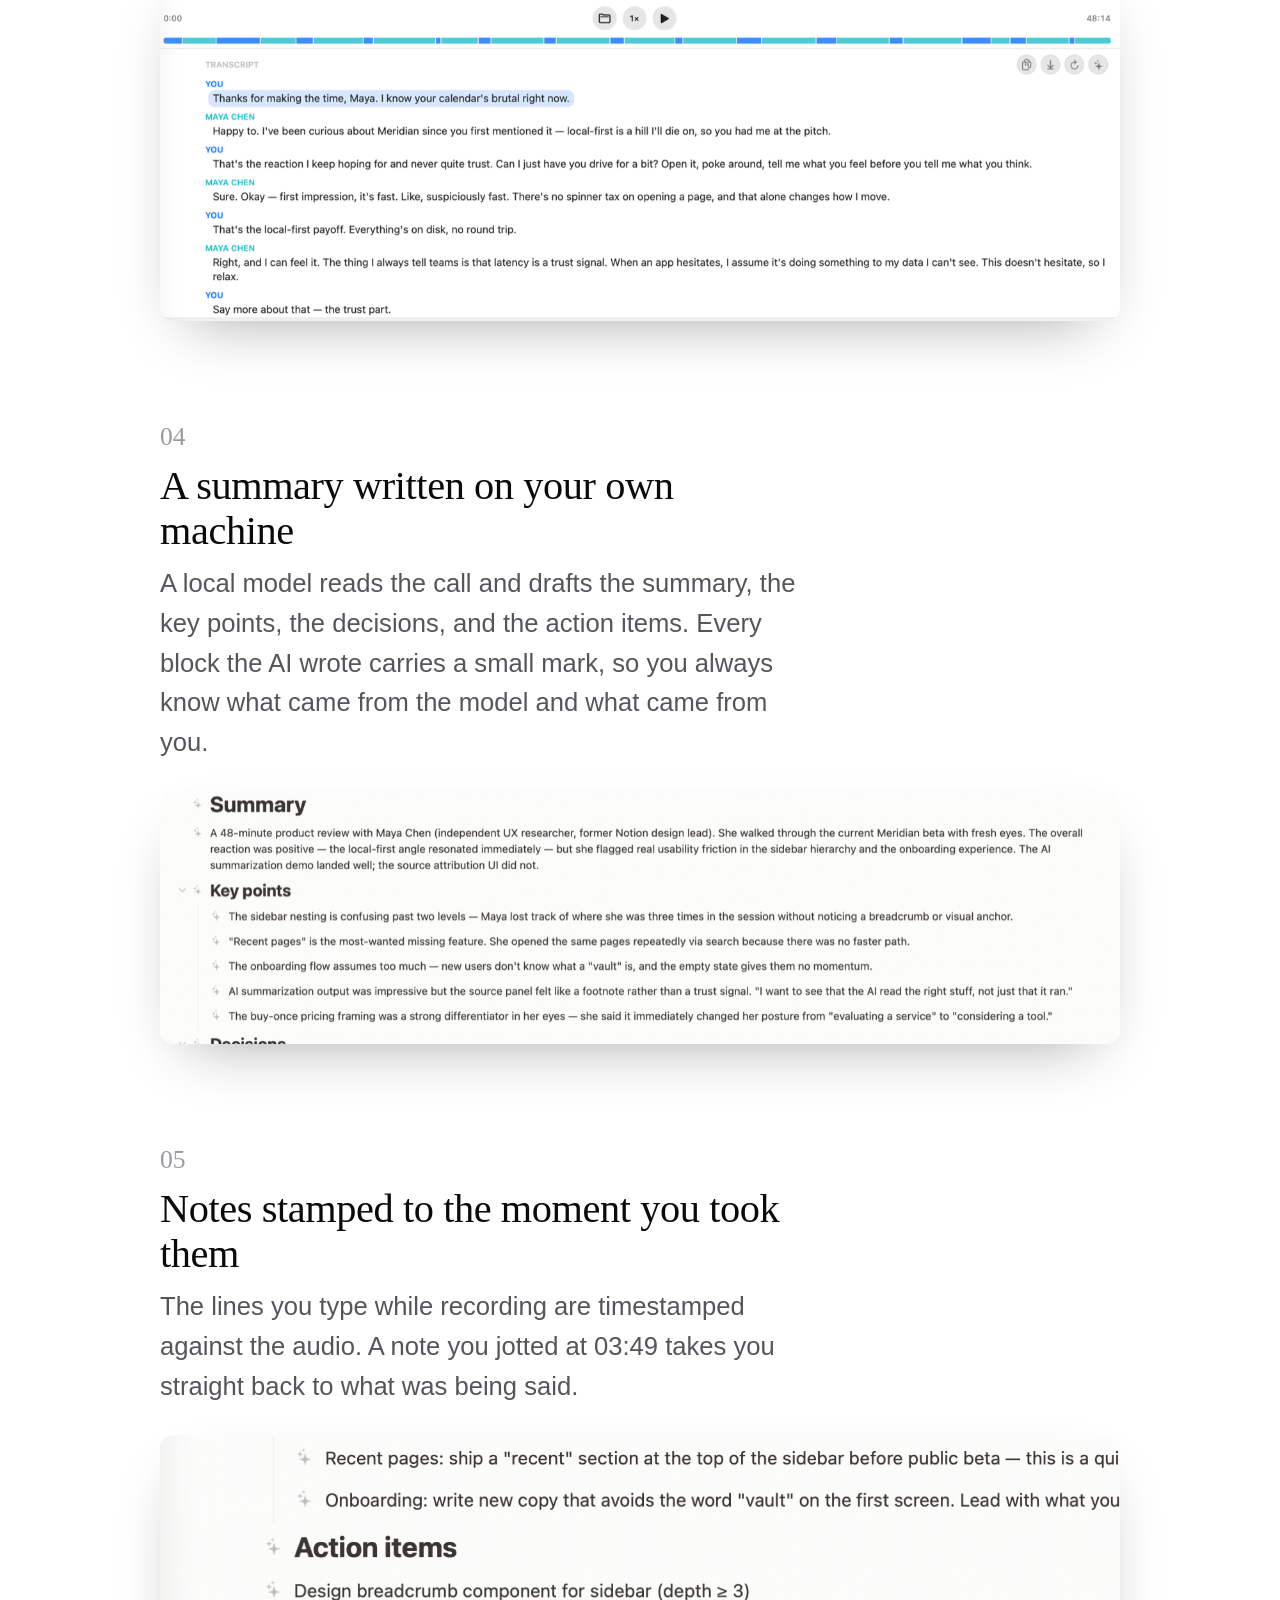
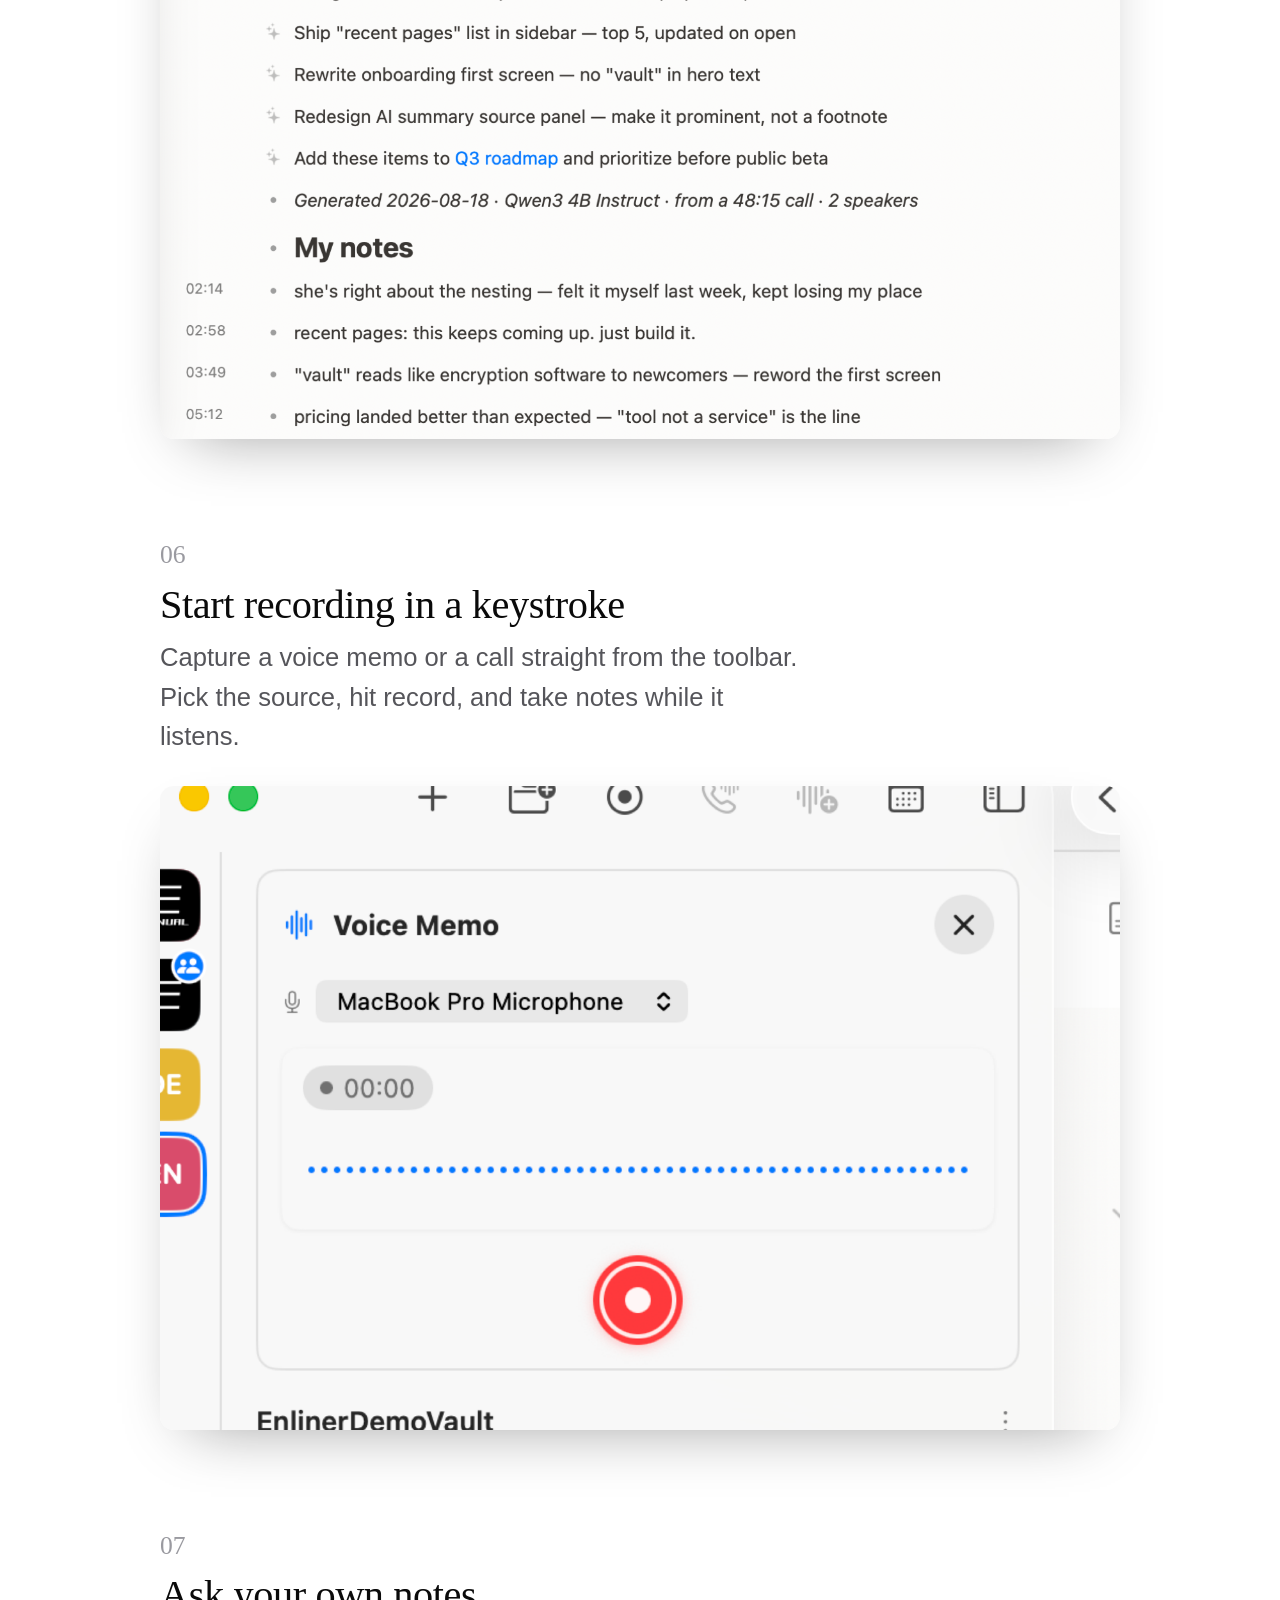
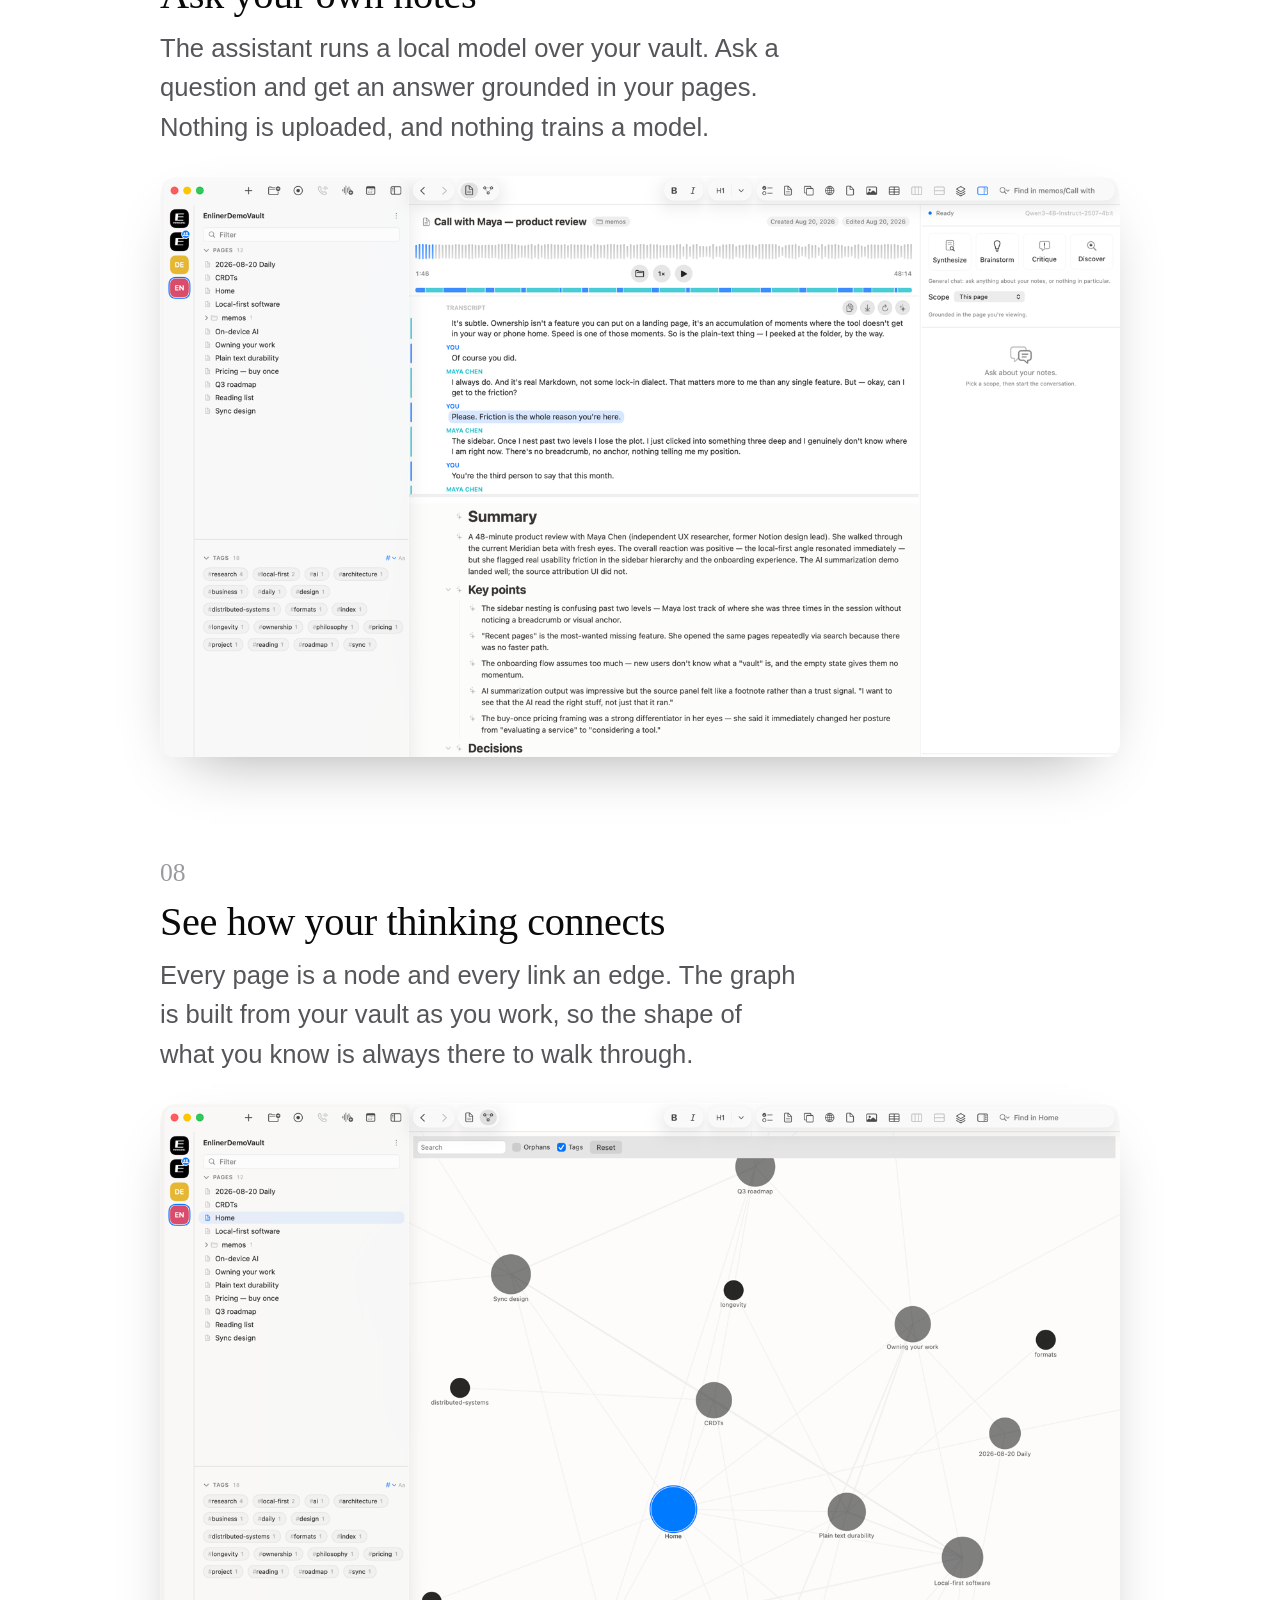
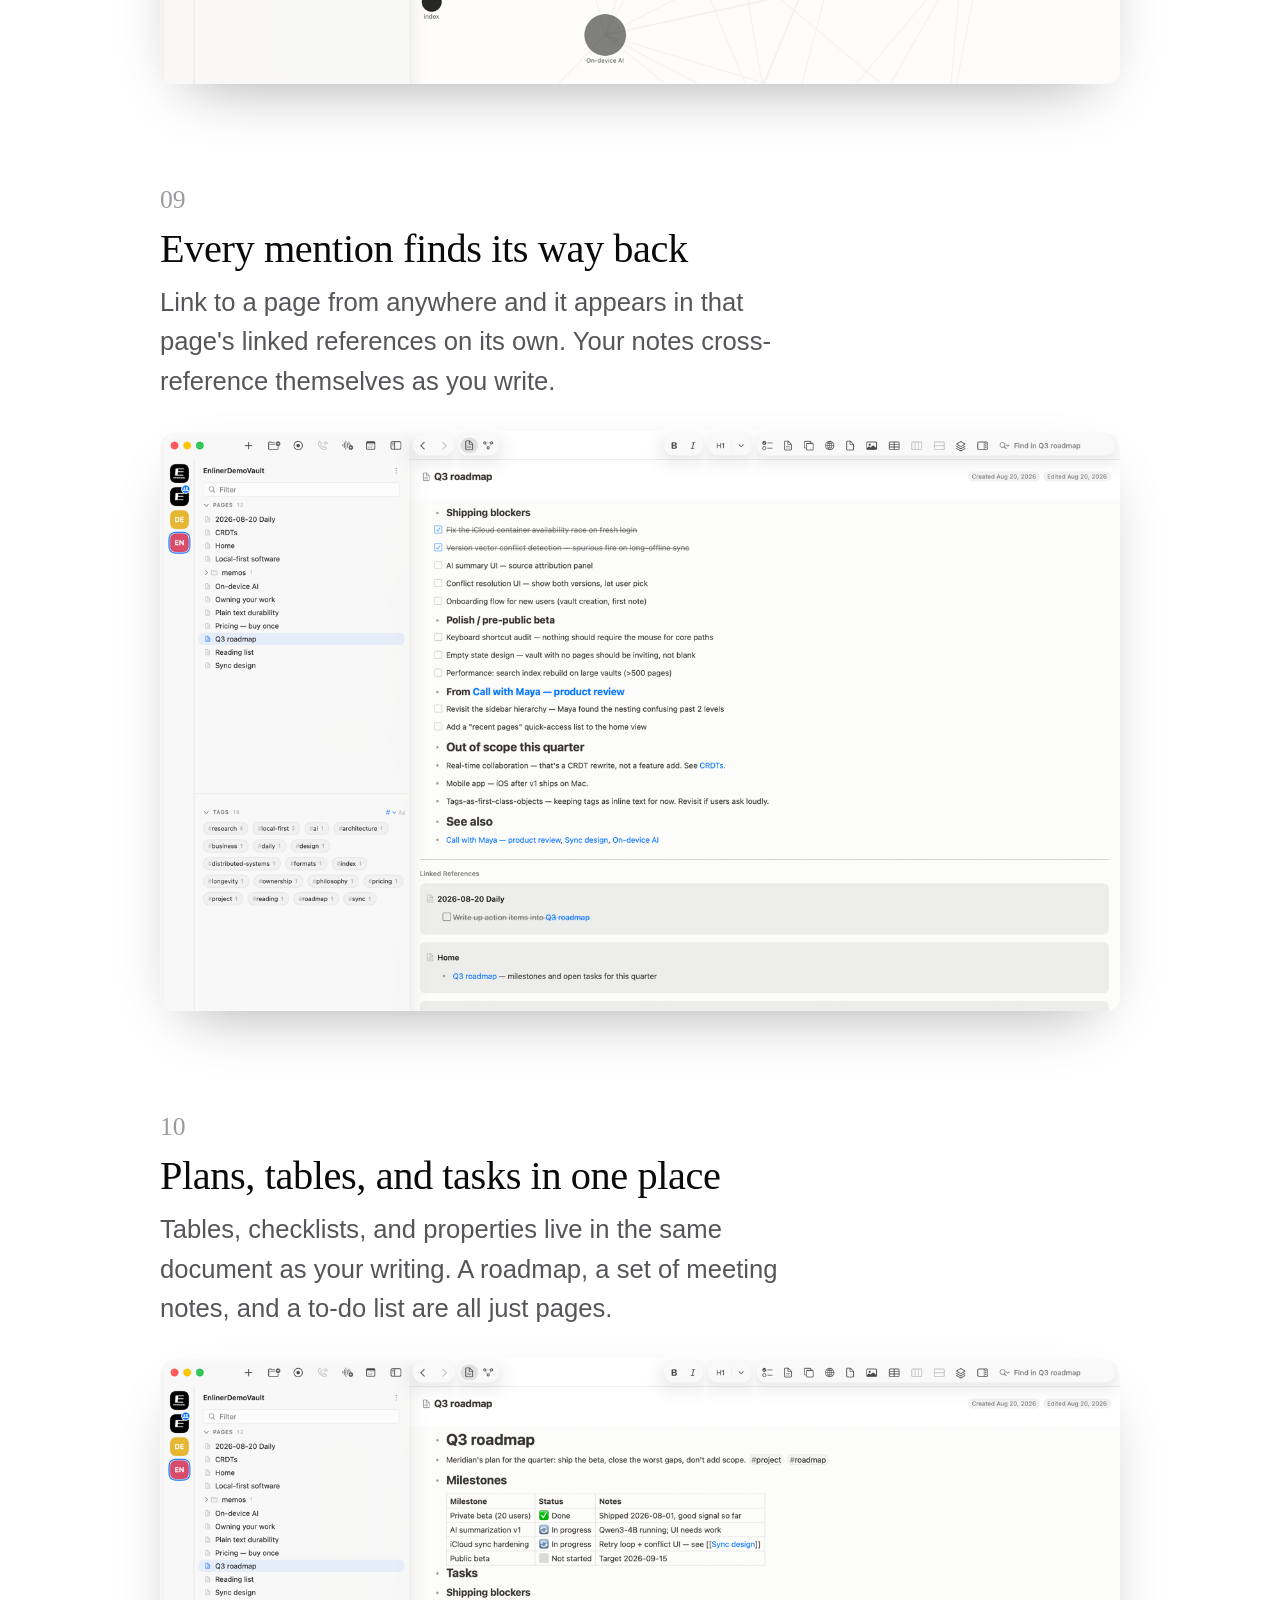
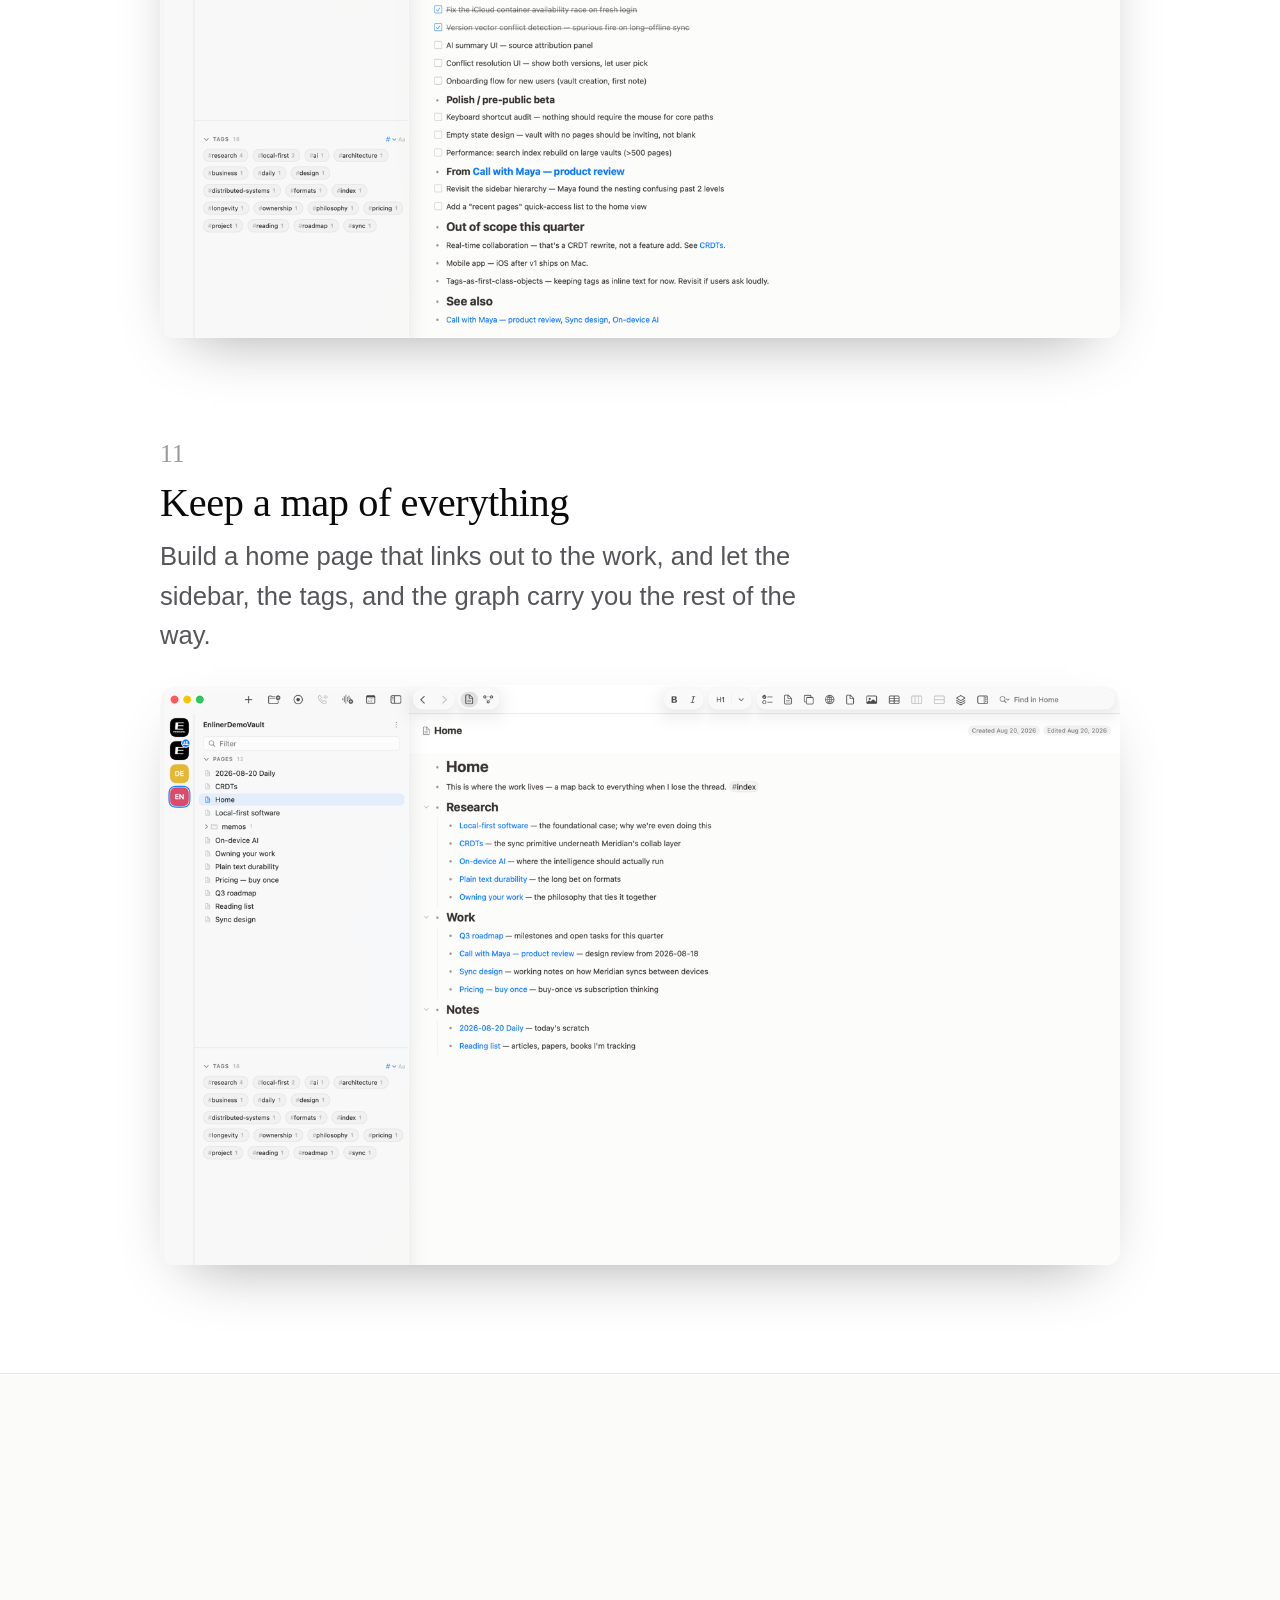
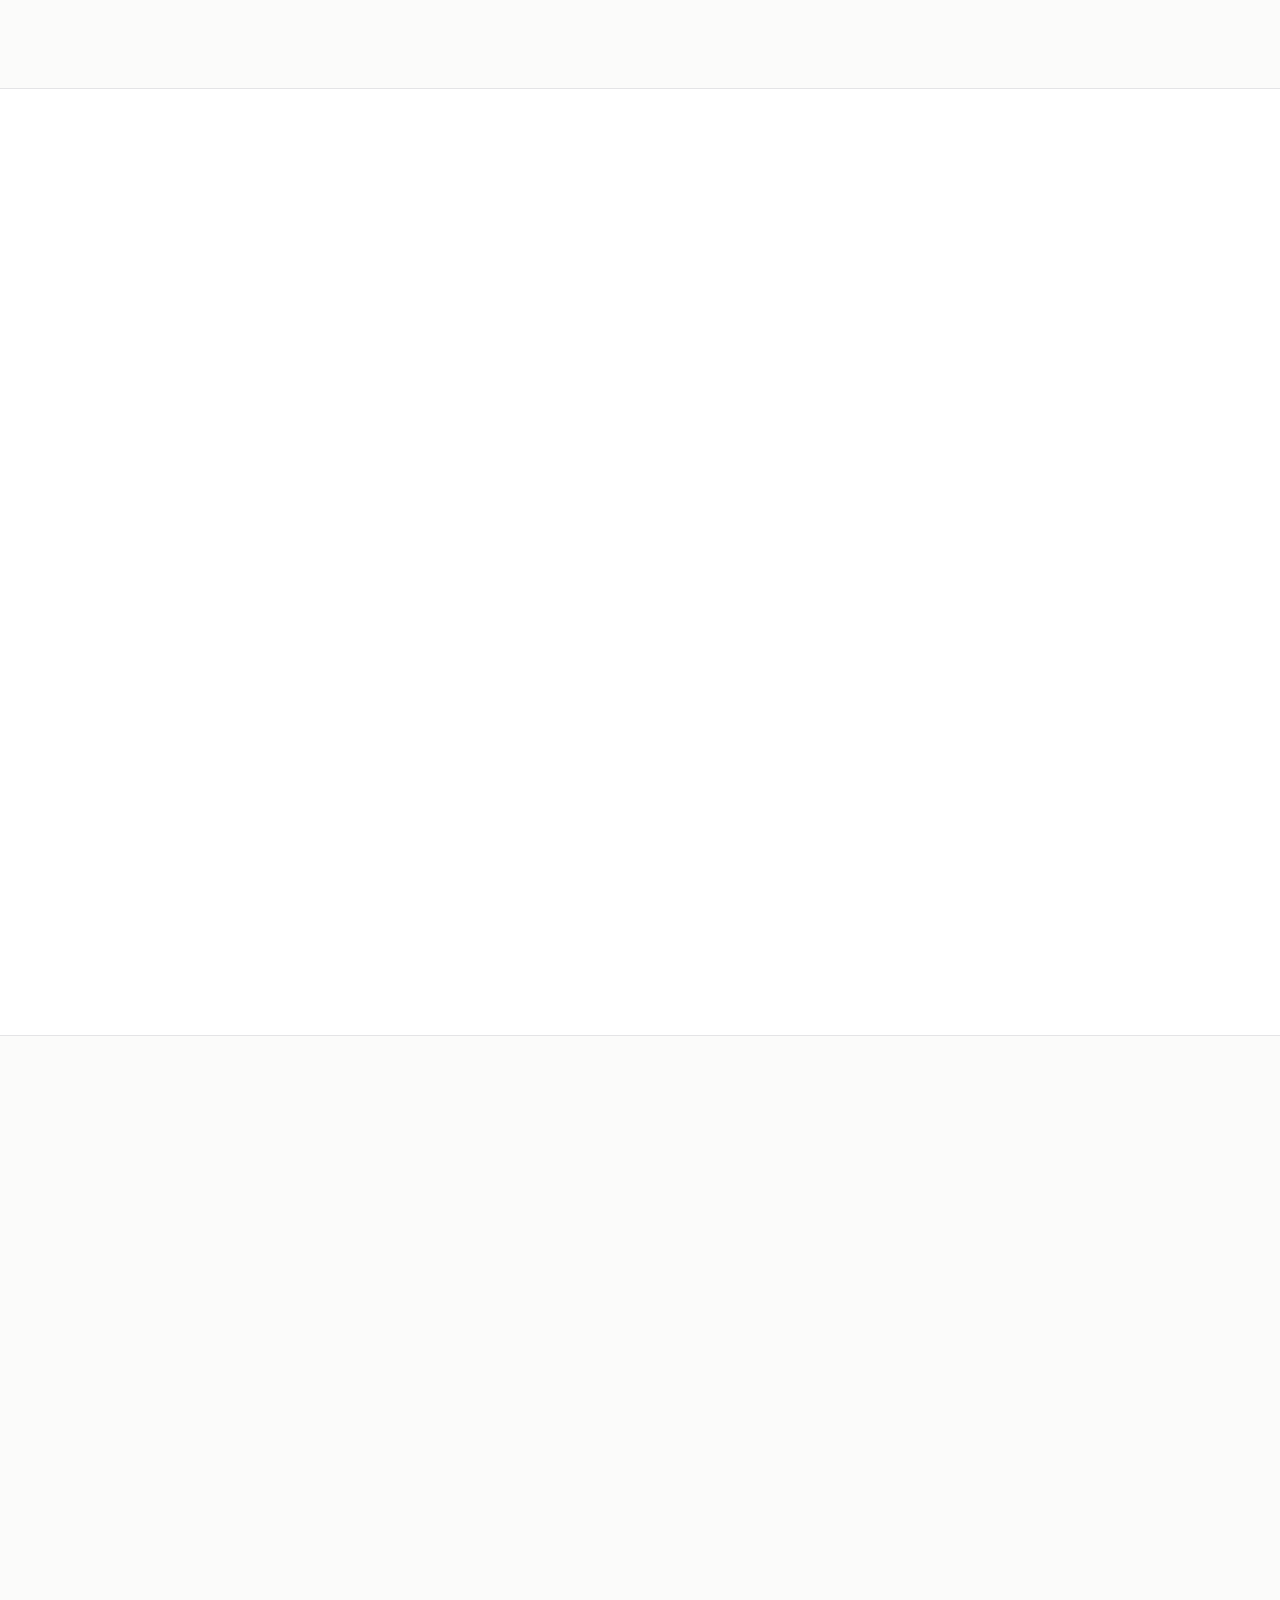
==== commit 05c78004: "site: philosophy 'why a text editor' + sync diagram + iCloud + pricing clarity - Philosophy: new sec" ====
--- a/index.html
+++ b/index.html
@@ -272,11 +272,12 @@
     <!-- ─────────────────────────────  COLLABORATION  ───────────────────────────── -->
     <section class="collab" id="collab">
       <div class="collab-inner reveal">
-        <p class="section-kicker">Collaboration</p>
+        <p class="section-kicker">Sync &amp; sharing</p>
         <h2 class="collab-head">Share it without<br />giving it away.</h2>
         <p class="collab-lead">
-          Enliner can go multiplayer one vault at a time. Two people edit the same outline
-          live, anything you change offline merges cleanly once you reconnect, and the vault
+          Sync one vault across your own Macs through iCloud, as plain files, with nothing in
+          between. Or go multiplayer when you want to work with someone else: two people edit
+          the same outline live, offline changes merge cleanly on reconnect, and the vault
           stays plain Markdown the whole way through.
         </p>
         <div class="collab-grid">
@@ -312,15 +313,16 @@
     <!-- ─────────────────────────────  PRICE ANCHOR  ───────────────────────────── -->
     <section class="price" id="price">
       <div class="price-inner reveal">
-        <p class="section-kicker">One price, then it's yours</p>
+        <p class="section-kicker">Buy once, update when you want</p>
         <h2 class="price-head">Own it once.<br />Yours for good.</h2>
         <div class="price-compare">
           <div class="price-card price-us">
             <p class="price-name">Enliner</p>
             <p class="price-big">$30<span>once</span></p>
             <p class="price-detail">
-              Add $20 a year only if you want newer builds. Three years comes to
-              <strong>$70 at most</strong>, and it stays yours, offline, for good.
+              That buys the app and a year of updates. After the year, it keeps working
+              forever, free and offline, with everything you already have. Another year of
+              updates is $20 whenever you want one, and it brings every release since.
             </p>
           </div>
           <div class="price-versus" aria-hidden="true">vs</div>
@@ -328,11 +330,16 @@
             <p class="price-name">Cloud AI subscriptions</p>
             <p class="price-big">$216<span>a year, forever</span></p>
             <p class="price-detail">
-              Around $648 over three years, and it never stops. Your notes and conversations
-              sit on servers you don't control.
-            </p>
-          </div>
-        </div>
+              Around $648 over three years, and it never stops. Miss a payment and the app
+              stops with it. Your notes and conversations sit on servers you don't control.
+            </p>
+          </div>
+        </div>
+        <p class="price-note">
+          This is not a subscription. Buy it in year one, use it free through year three, and
+          if year four brings a feature you want, $20 catches you up on all of it. Stop paying
+          and nothing is ever taken away.
+        </p>
       </div>
     </section>
 
--- a/style.css
+++ b/style.css
@@ -190,8 +190,9 @@
 .feature-num { font-family: var(--serif); font-size: var(--step-1); color: var(--ink-faint); font-weight: 500; display: block; margin-bottom: .4rem; }
 .feature-callout { font-family: var(--serif); font-weight: 500; font-size: var(--step-2); line-height: 1.1; letter-spacing: -0.01em; max-width: var(--measure); }
 .feature-desc { color: var(--ink-soft); font-size: var(--step-1); line-height: 1.55; max-width: var(--measure); margin-top: .7rem; margin-bottom: 1.8rem; }
-.shot { margin: 0; border: 1px solid var(--line); border-radius: 12px; overflow: hidden; background: var(--paper); box-shadow: 0 24px 60px -30px color-mix(in srgb, var(--ink) 45%, transparent); }
+.shot { margin: 0; border-radius: 14px; overflow: hidden; box-shadow: 0 24px 60px -30px color-mix(in srgb, var(--ink) 42%, transparent); }
 .shot img { display: block; width: 100%; height: auto; }
+@media (prefers-color-scheme: dark) { .shot { box-shadow: 0 24px 60px -28px #000; } }
 .shot--inset img { padding: 0; }
 
 /* ─────────────────────────────  PILLARS  ───────────────────────────── */
@@ -248,6 +249,7 @@
 .price-big span { display: block; font-family: var(--sans); font-size: var(--step--1); color: var(--ink-faint); letter-spacing: .04em; margin-top: .5rem; text-transform: none; }
 .price-detail { color: var(--ink-soft); font-size: var(--step-0); margin-top: auto; }
 .price-them { opacity: .72; }
+.price-note { max-width: var(--measure); margin: 2rem auto 0; color: var(--ink-soft); font-size: var(--step-0); line-height: 1.55; text-align: center; }
 .price-versus { align-self: center; color: var(--ink-faint); font-family: var(--serif); font-style: italic; font-size: var(--step-1); }
 @media (max-width: 680px) {
   .price-compare { grid-template-columns: 1fr; }
@@ -343,6 +345,21 @@
 .stat-label { font-size: var(--step--1); color: var(--ink-faint); margin-top: .4rem; }
 @media (max-width: 720px) { .stat-strip { grid-template-columns: repeat(2, 1fr); } }
 
+/* sync architecture diagram */
+.sync-diagram { max-width: var(--content); margin: 2.6rem auto 0.5rem; color: var(--ink); }
+.sync-diagram svg { width: 100%; height: auto; display: block; }
+.dg-node { fill: var(--paper-2); stroke: currentColor; stroke-width: 1.5; }
+.dg-node--planned { stroke-dasharray: 6 5; opacity: 0.55; }
+.dg-node--relay { stroke-width: 1.5; }
+.dg-wire { stroke: currentColor; stroke-width: 1.5; opacity: 0.42; fill: none; }
+.dg-dot { fill: currentColor; opacity: 0.55; }
+.dg-name { fill: currentColor; font-family: var(--sans); font-size: 16px; font-weight: 500; text-anchor: middle; }
+.dg-sub { fill: var(--ink-faint); font-family: var(--sans); font-size: 12.5px; text-anchor: middle; }
+.dg-eyebrow { fill: var(--ink-faint); font-family: var(--sans); font-size: 12px; font-weight: 600; letter-spacing: .12em; text-transform: uppercase; }
+.dg-wire-label { fill: var(--ink-soft); font-family: ui-monospace, SFMono-Regular, Menlo, monospace; font-size: 12px; text-anchor: middle; }
+.dg-lock { fill: none; stroke: currentColor; stroke-width: 1.5; }
+.dg-cap { color: var(--ink-soft); font-size: var(--step--1); max-width: var(--measure); margin: 1rem 0 0; }
+
 /* a titled technical block */
 .tech { border-top: 1px solid var(--line); }
 .tech-inner { max-width: var(--content); margin-inline: auto; }
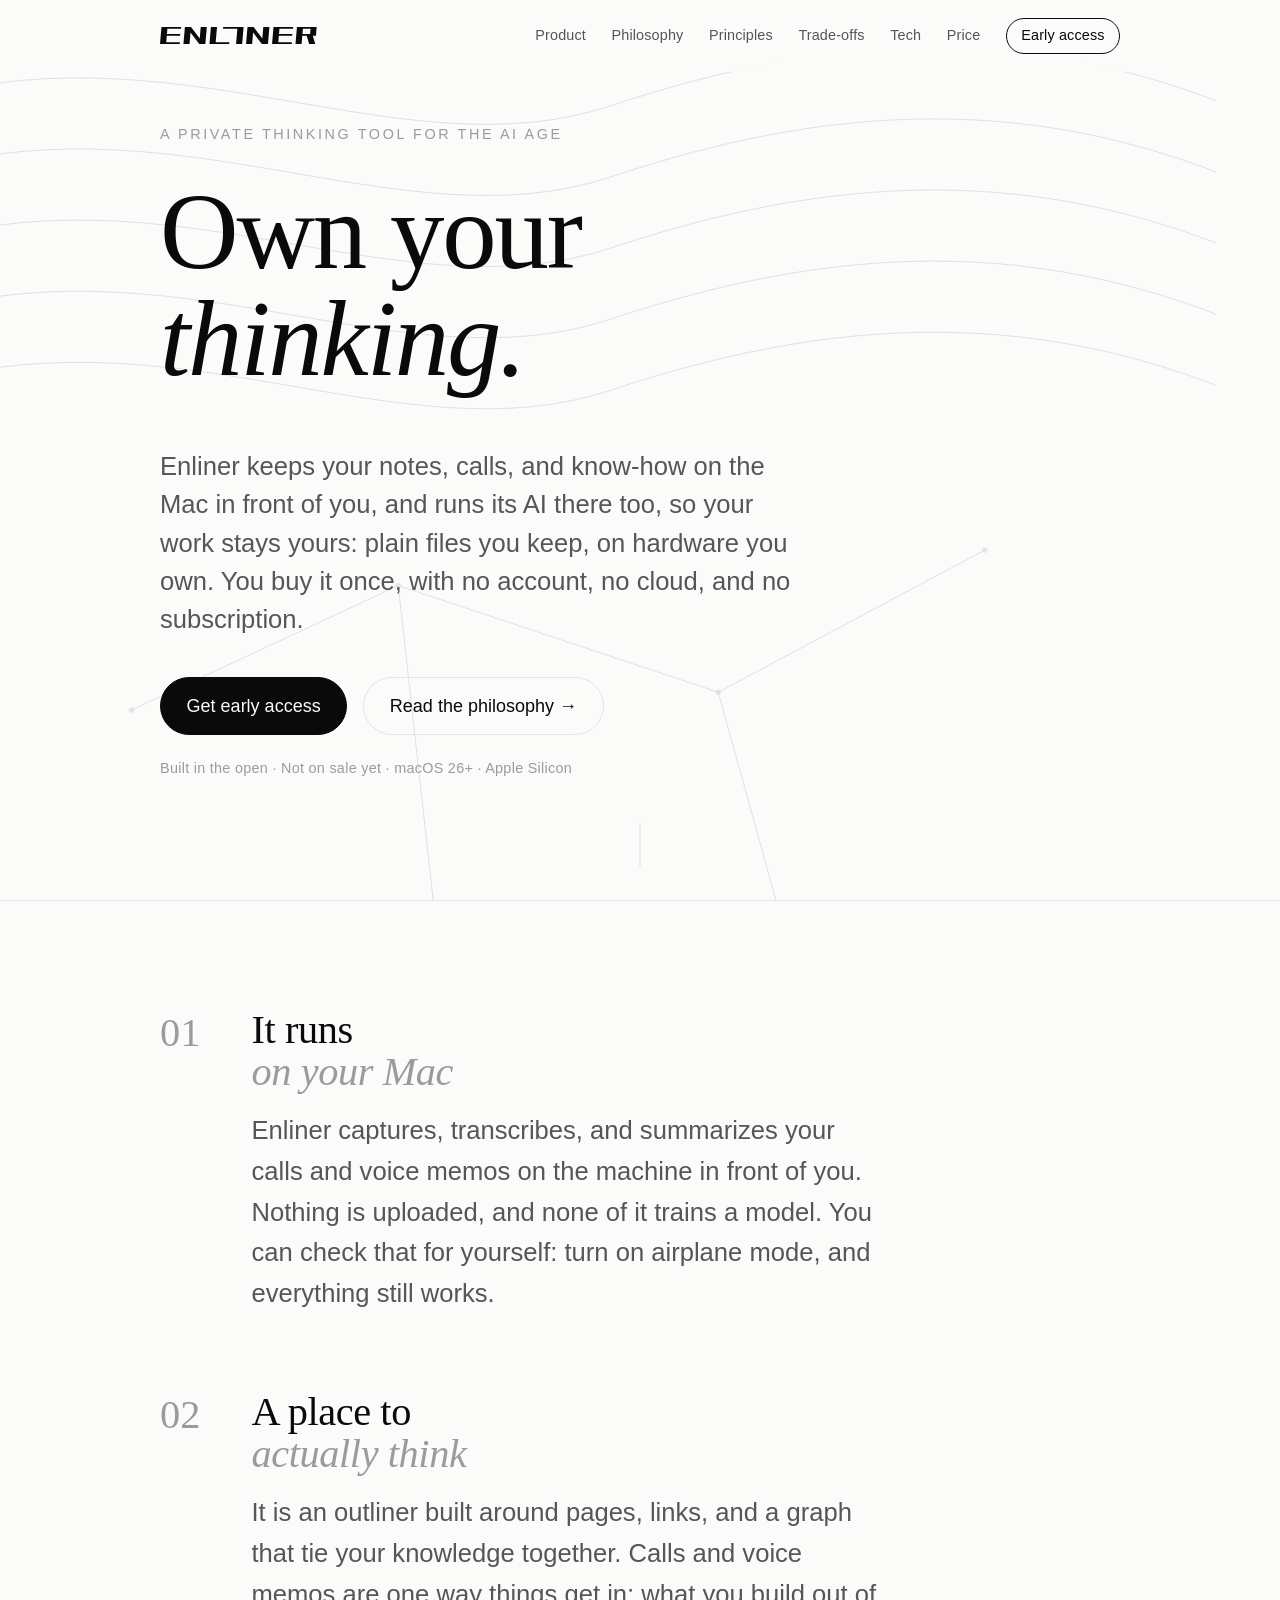
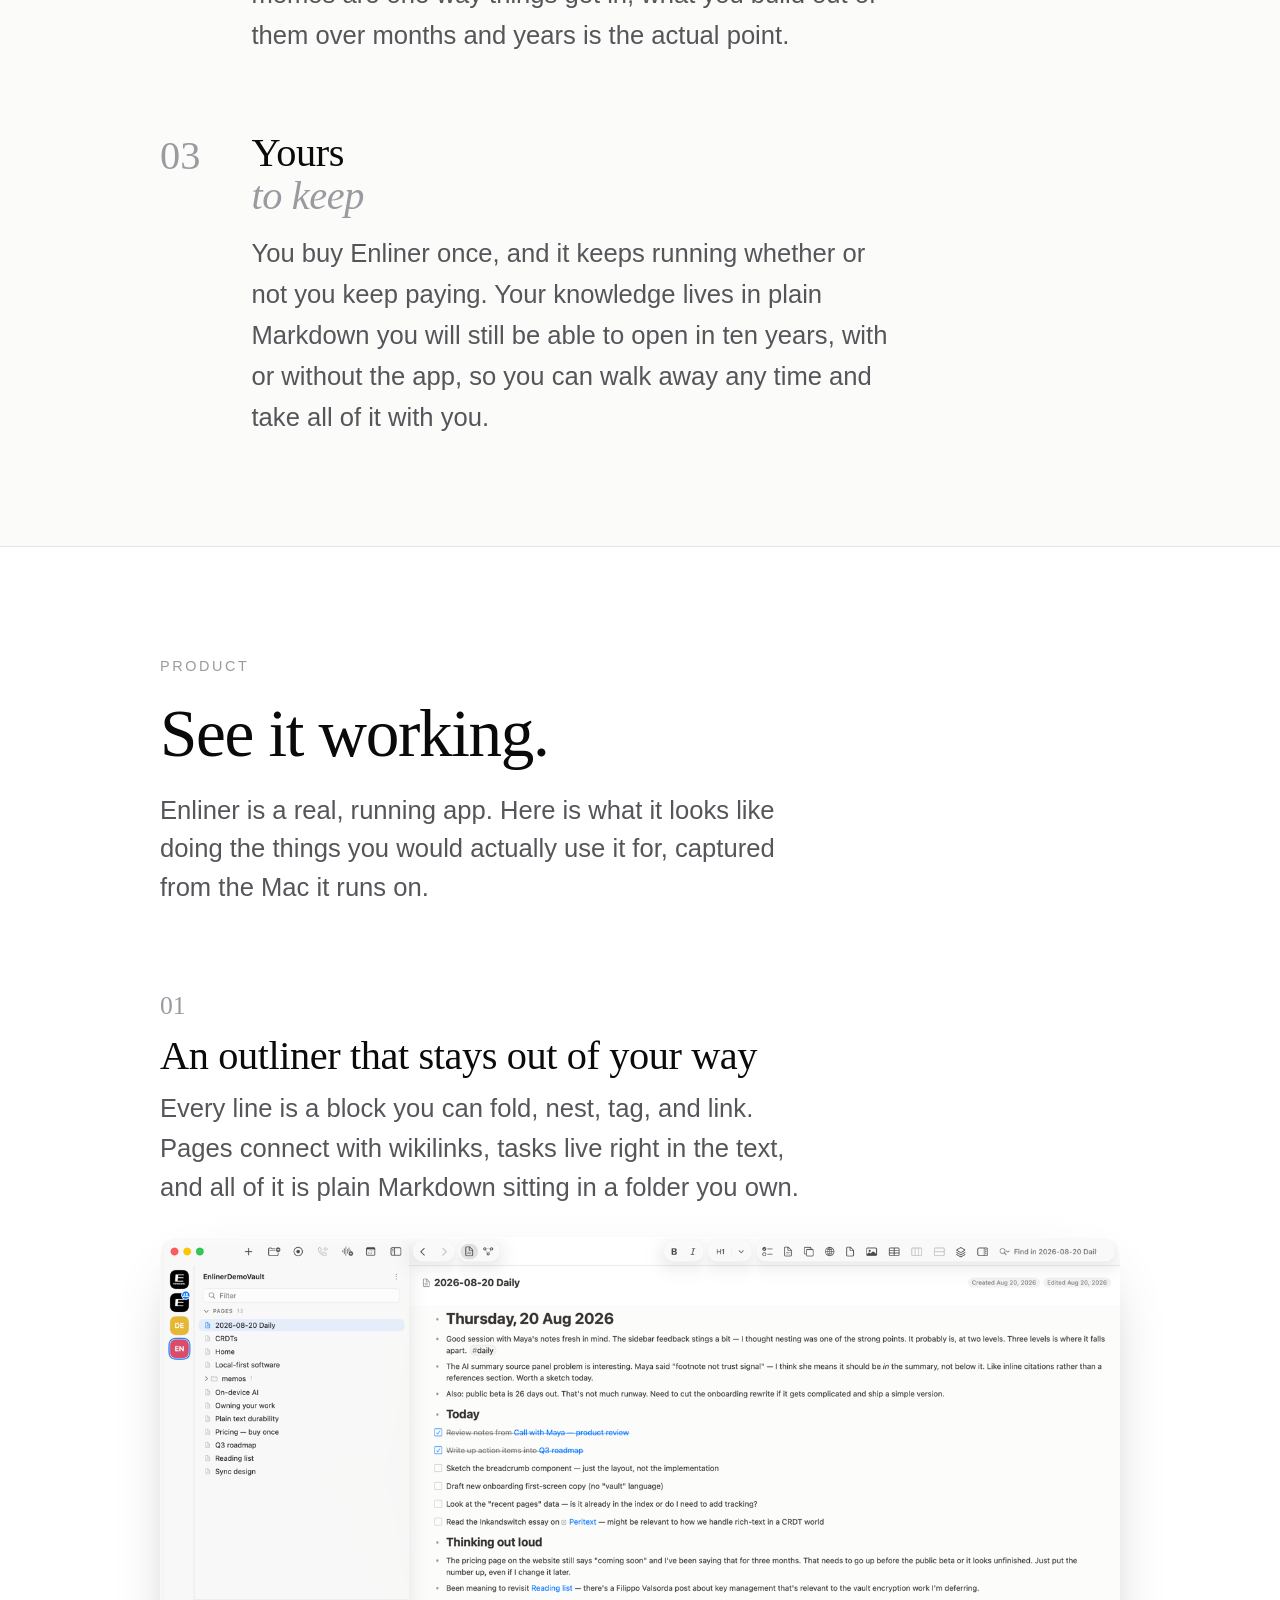
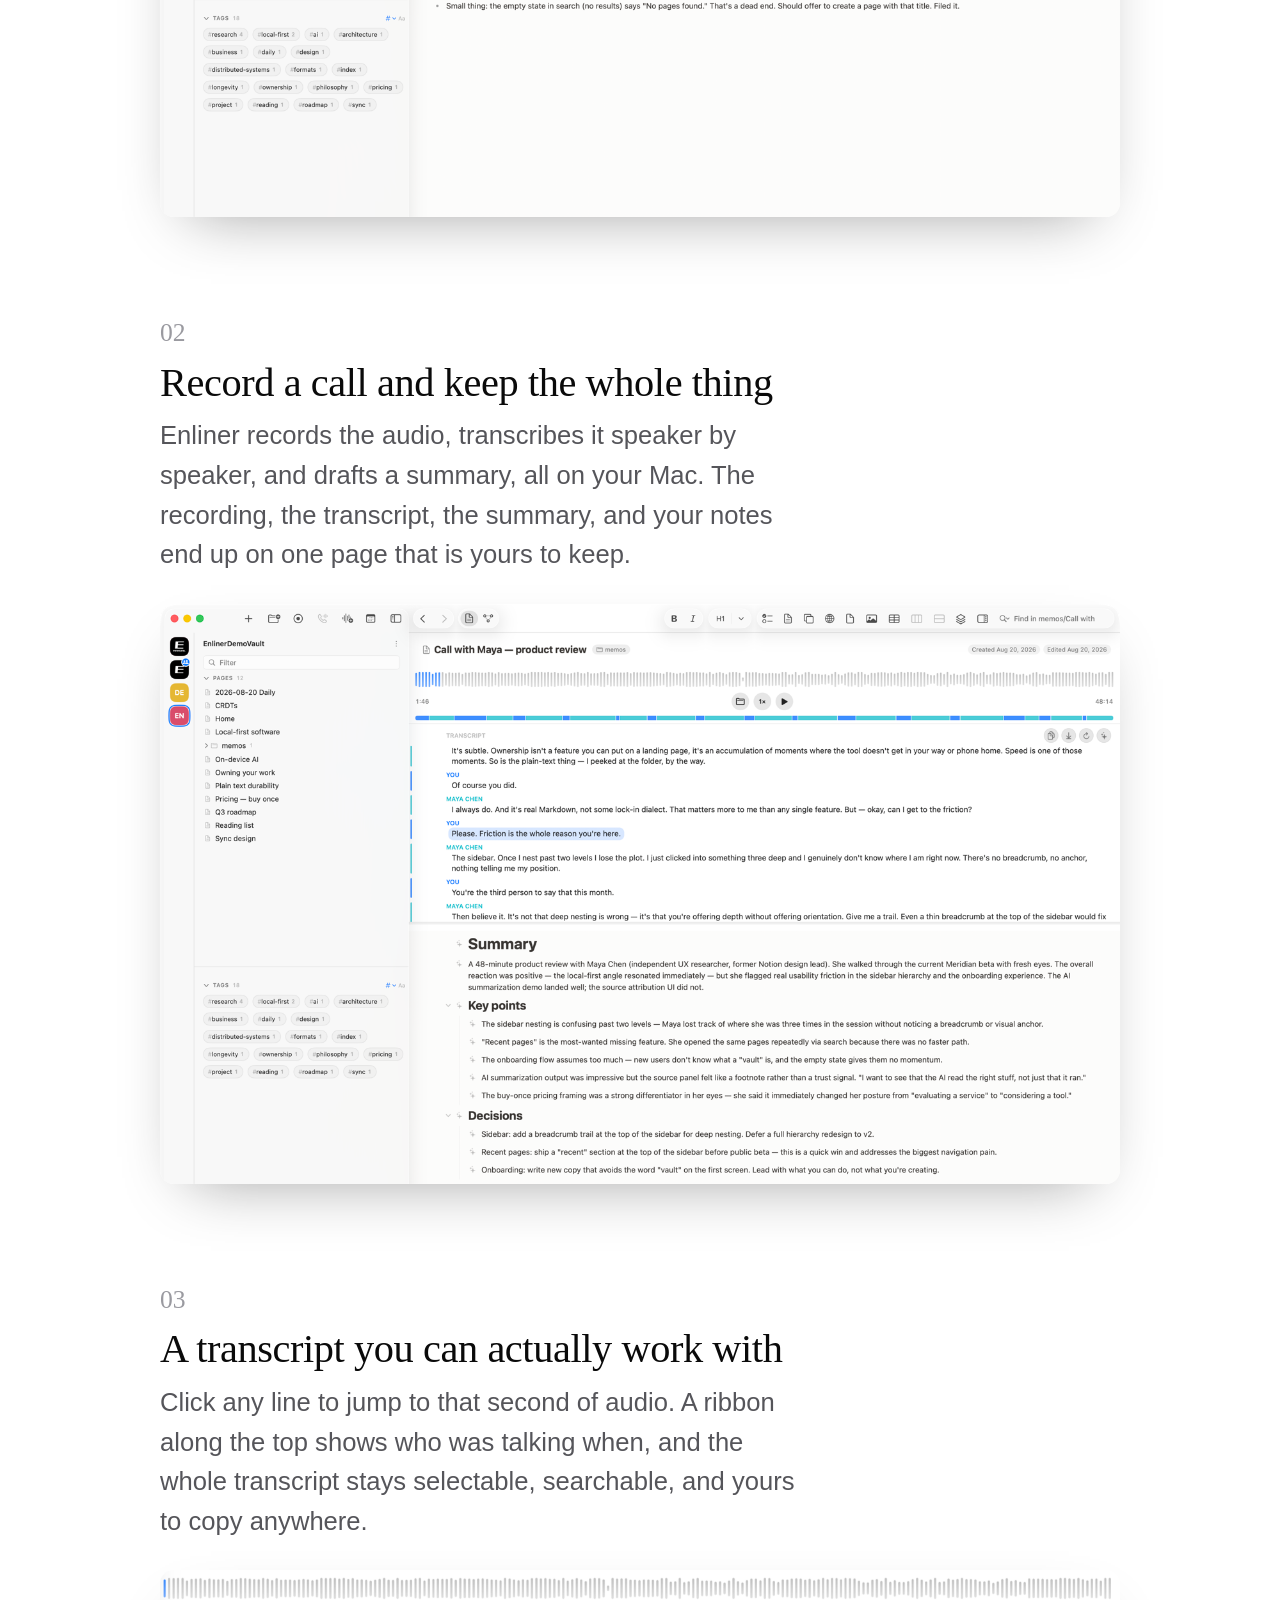
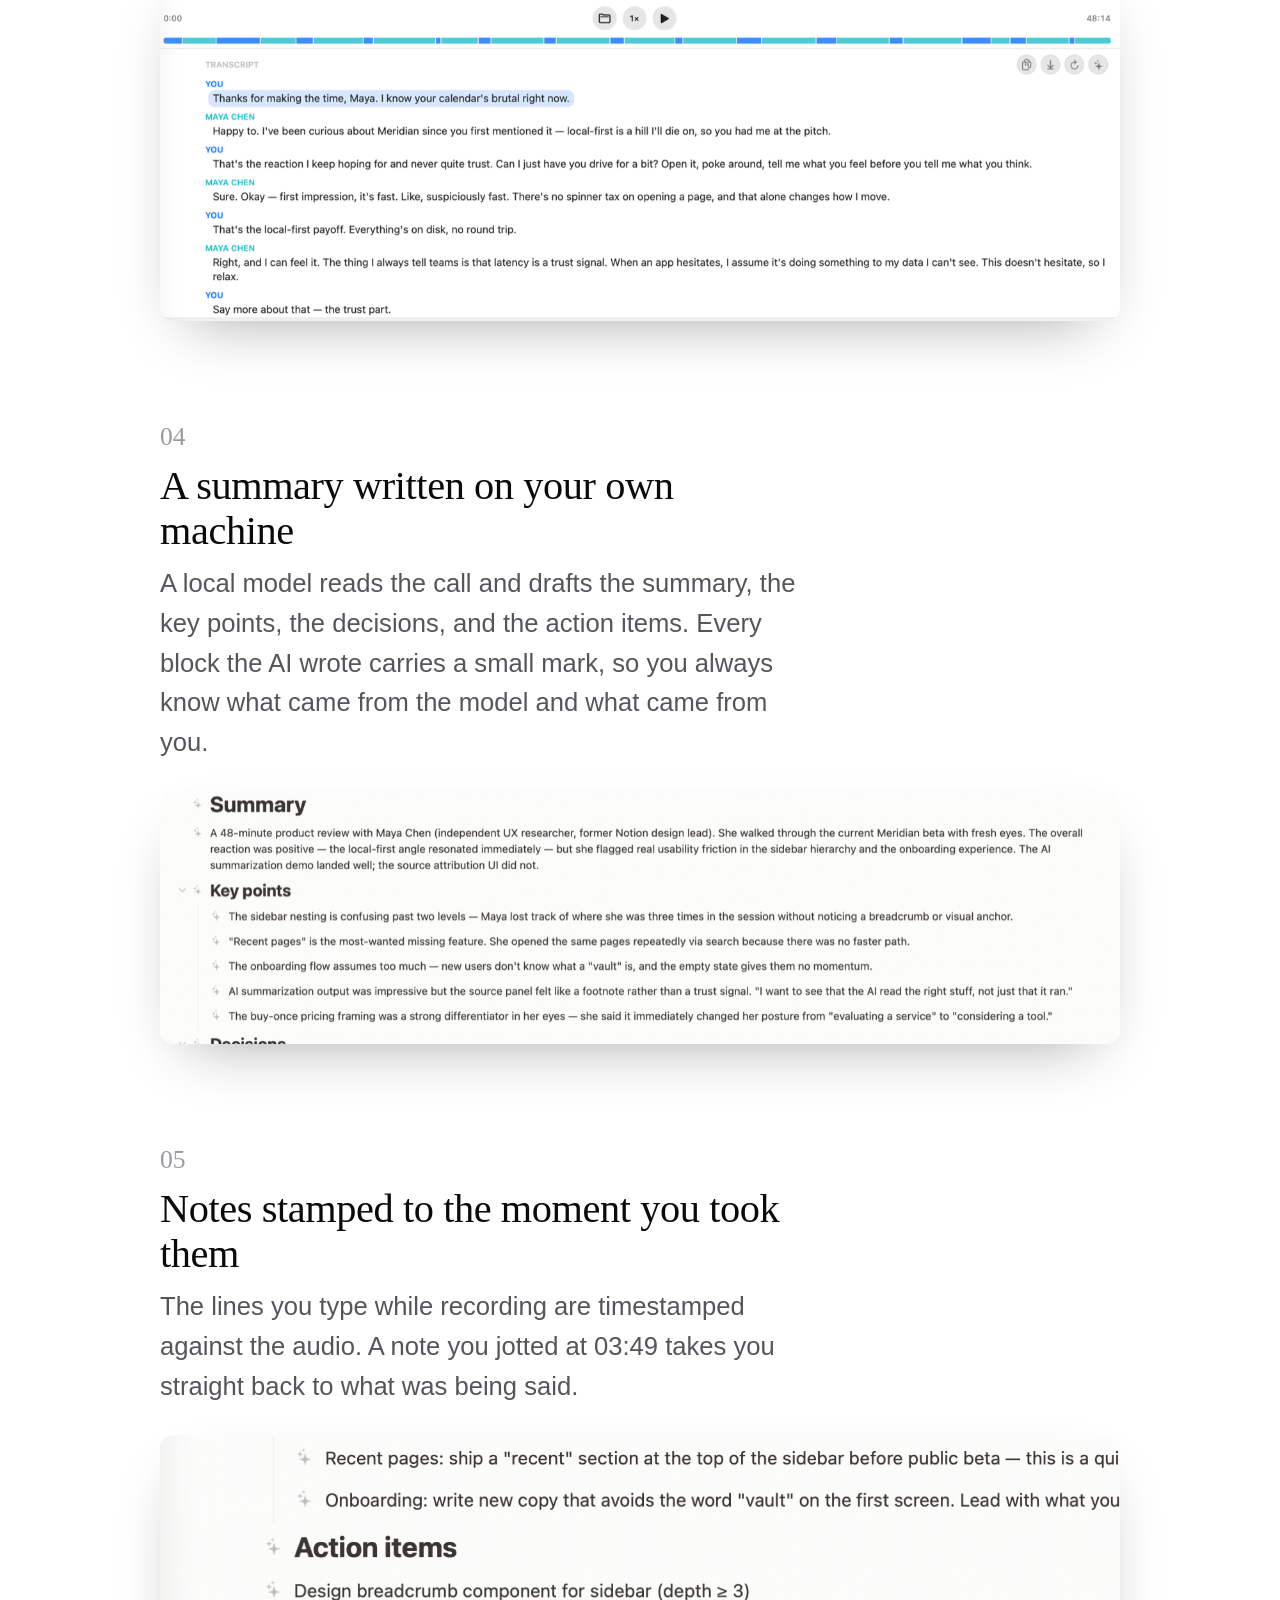
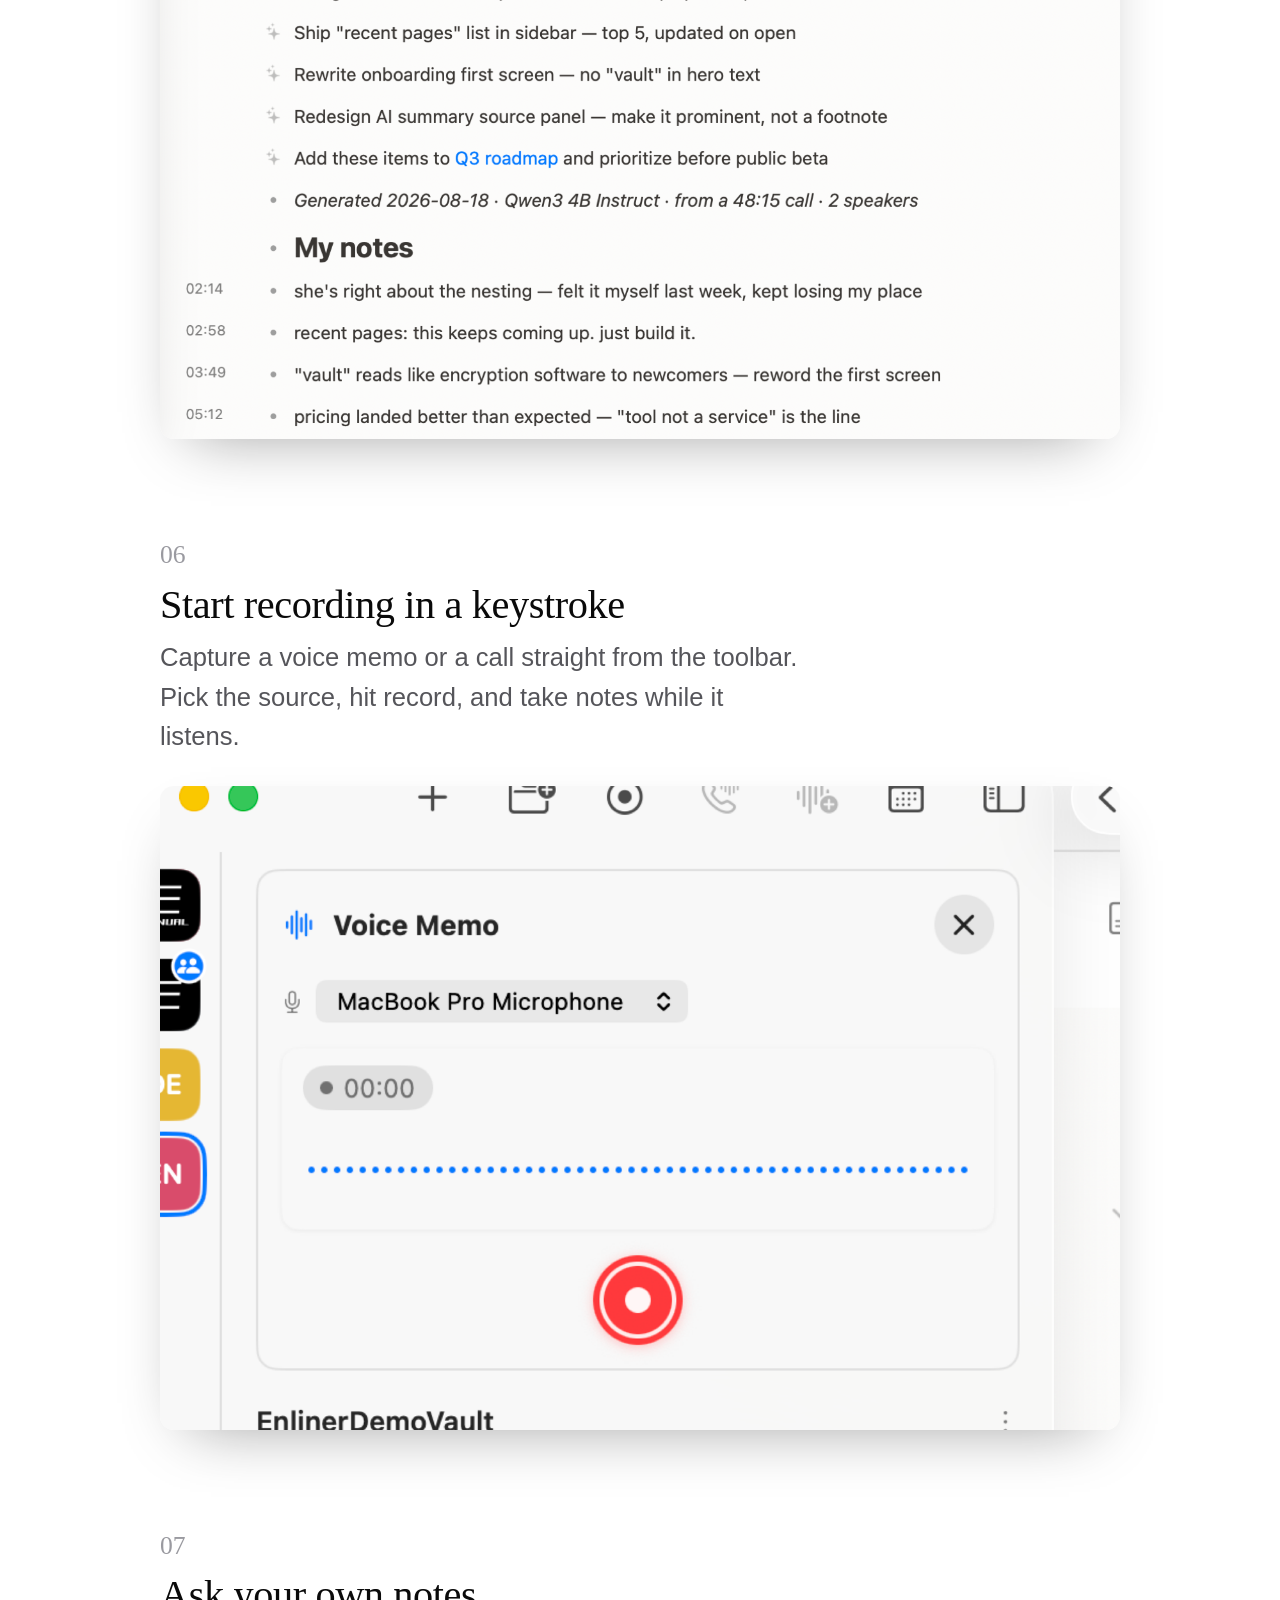
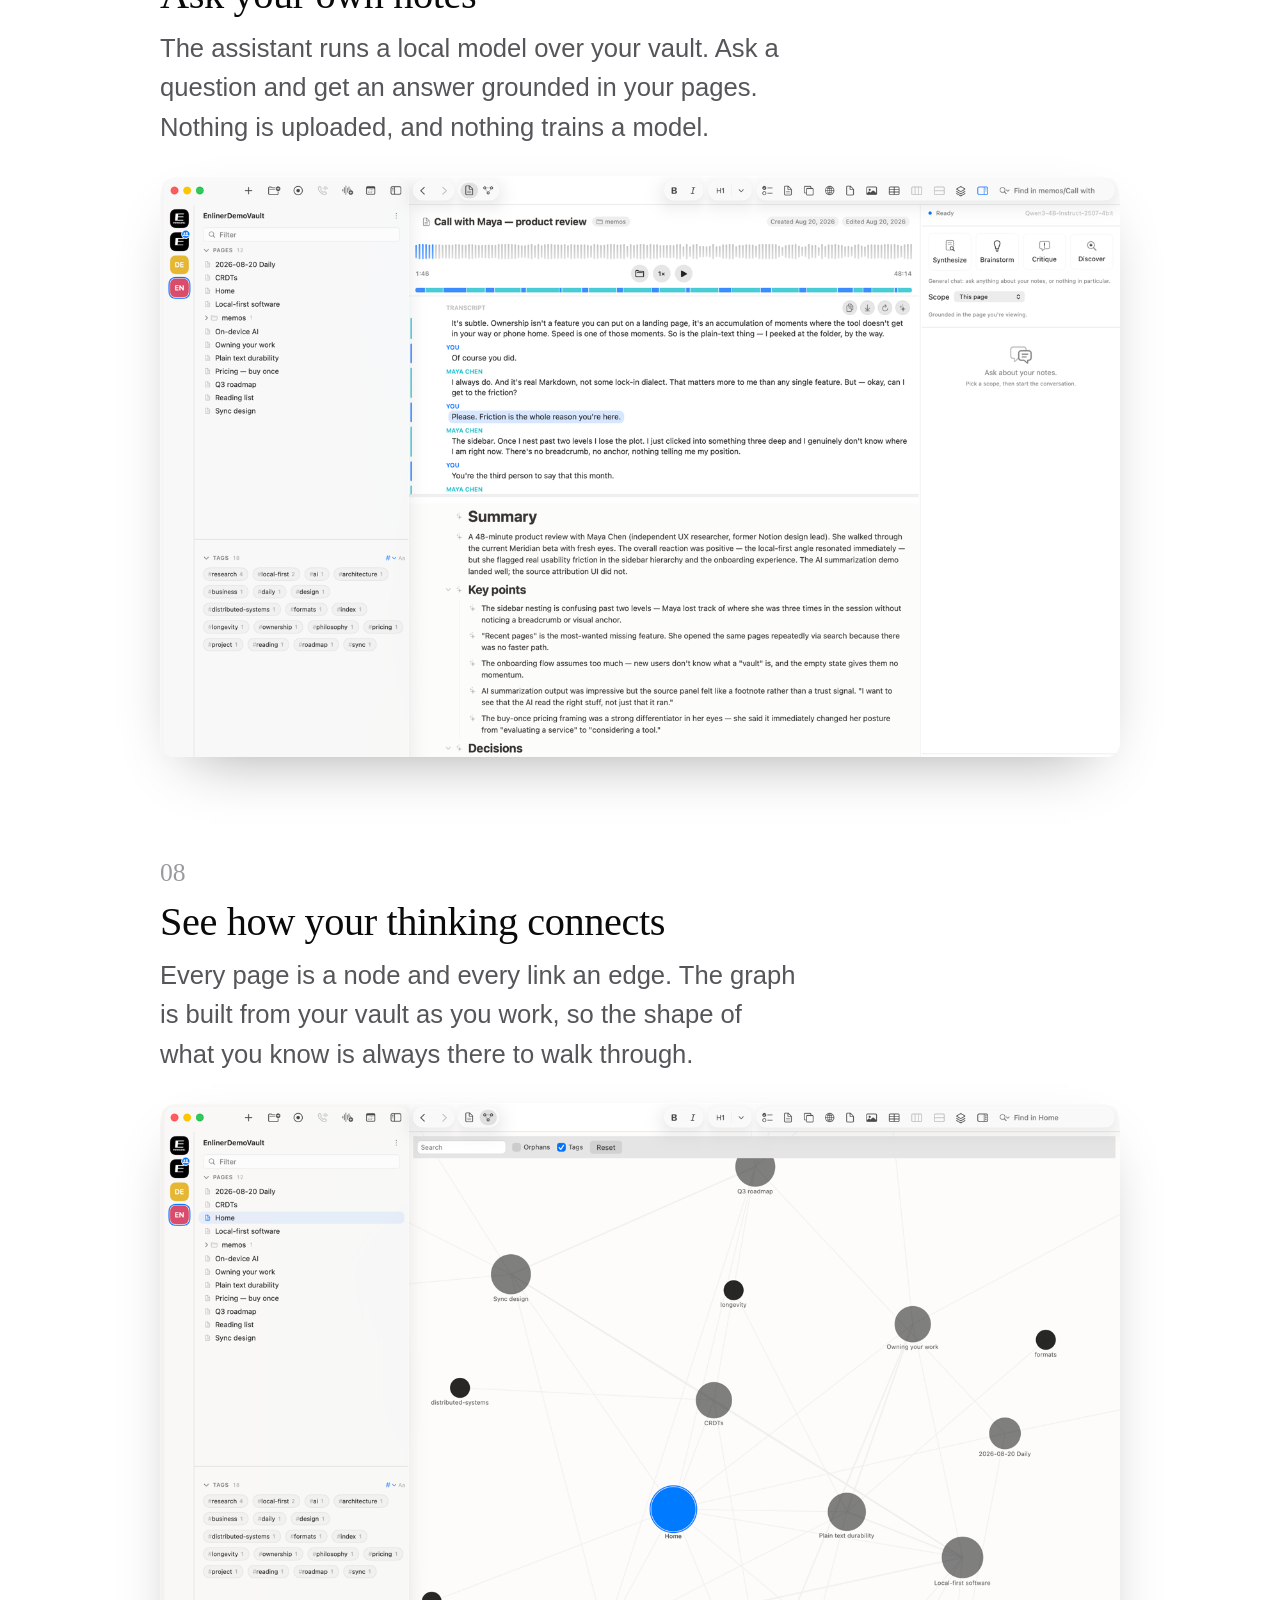
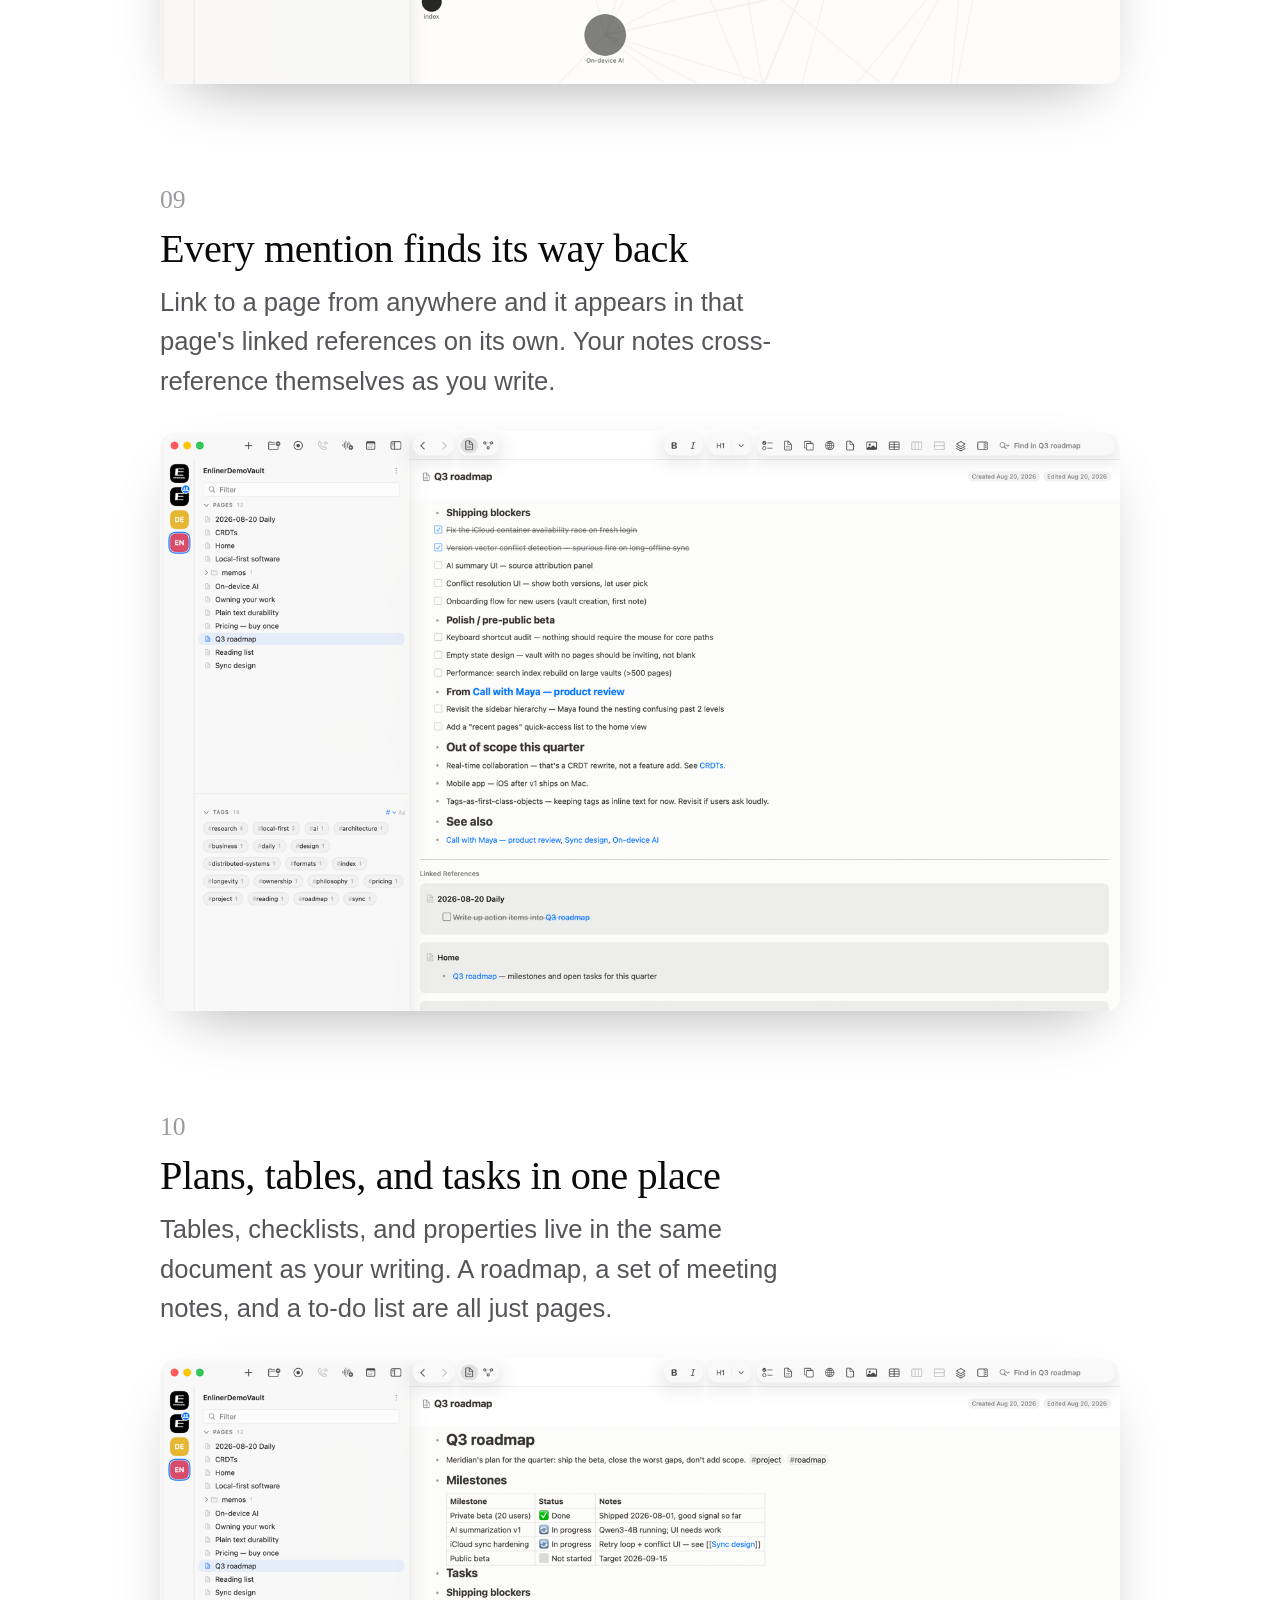
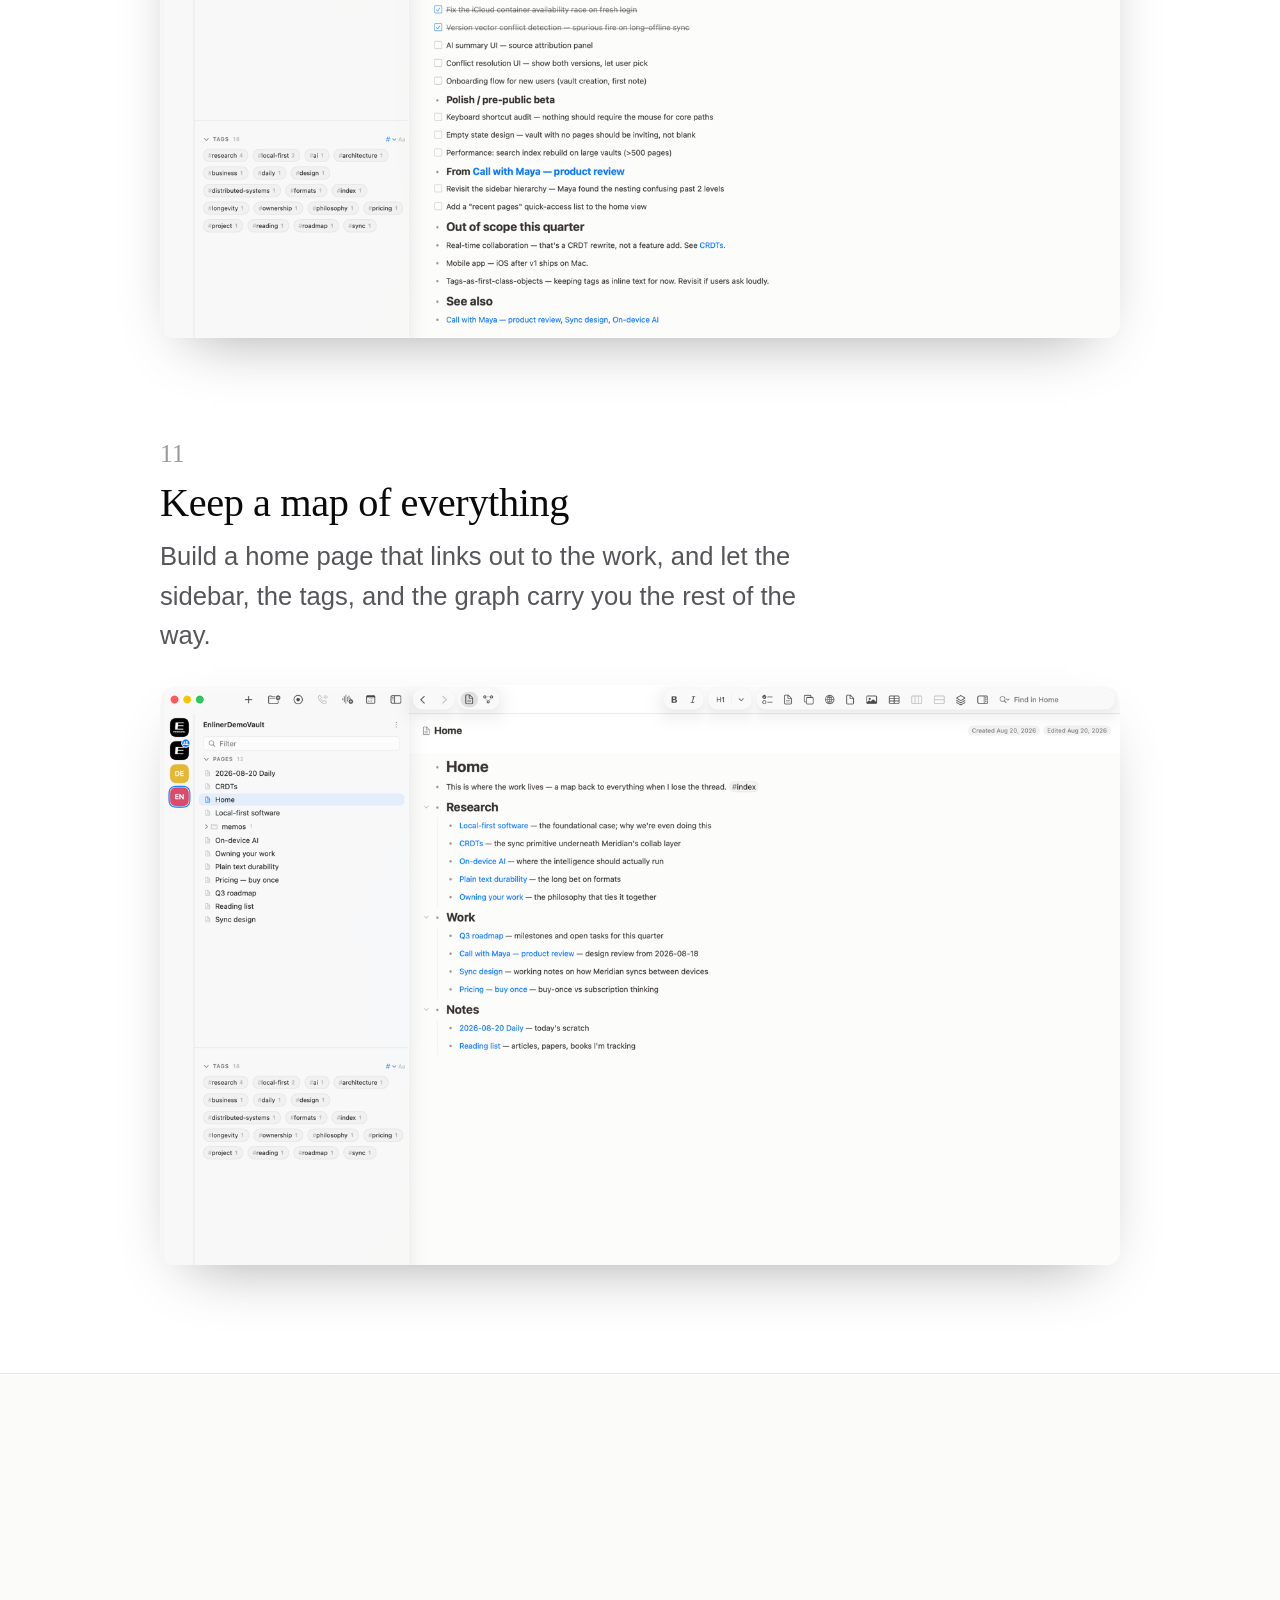
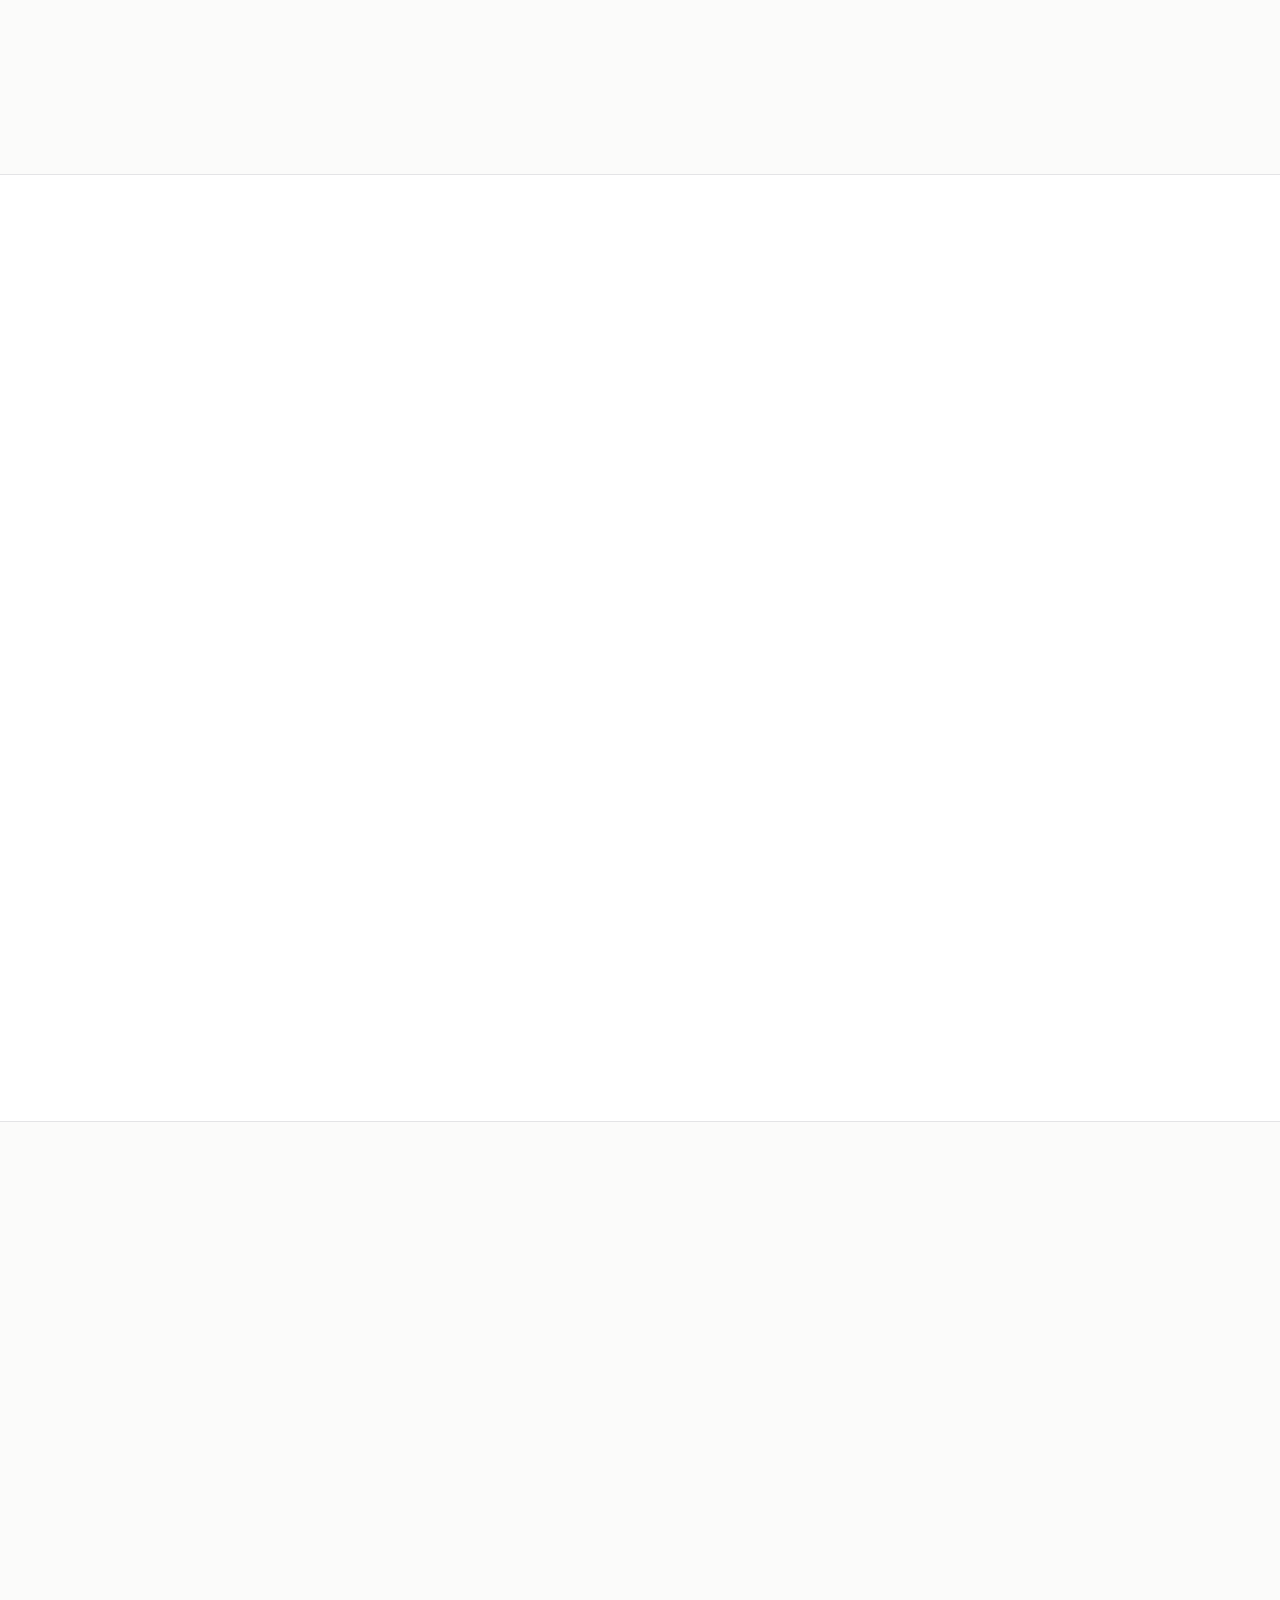
==== commit c609bc29: "site: add Trade-offs page + strengthen self-host relay copy - New trade-offs.html synthesized from J" ====
--- a/index.html
+++ b/index.html
@@ -79,6 +79,7 @@
       <a href="#product">Product</a>
       <a href="philosophy.html">Philosophy</a>
       <a href="principles.html">Principles</a>
+      <a href="trade-offs.html">Trade-offs</a>
       <a href="tech.html">Tech</a>
       <a href="#price">Price</a>
       <a class="nav-cta" href="#access">Early access</a>
@@ -289,11 +290,12 @@
             </p>
           </div>
           <div class="collab-item">
-            <h3>A relay you can run</h3>
+            <h3>A relay you run yourself</h3>
             <p>
-              Sync moves through a small relay written in Rust that forwards sealed bytes and
-              never sees your text. You can host it yourself on hardware you control, down to
-              a Raspberry Pi on your own network.
+              Sync moves through a small, content-blind relay in Rust that forwards sealed
+              bytes and never sees your text. Run it yourself on hardware you control, down to
+              a Raspberry Pi on your own network, so nothing about your vault depends on a
+              company staying in business.
             </p>
           </div>
           <div class="collab-item">
--- a/style.css
+++ b/style.css
@@ -348,17 +348,15 @@
 /* sync architecture diagram */
 .sync-diagram { max-width: var(--content); margin: 2.6rem auto 0.5rem; color: var(--ink); }
 .sync-diagram svg { width: 100%; height: auto; display: block; }
-.dg-node { fill: var(--paper-2); stroke: currentColor; stroke-width: 1.5; }
-.dg-node--planned { stroke-dasharray: 6 5; opacity: 0.55; }
-.dg-node--relay { stroke-width: 1.5; }
-.dg-wire { stroke: currentColor; stroke-width: 1.5; opacity: 0.42; fill: none; }
-.dg-dot { fill: currentColor; opacity: 0.55; }
-.dg-name { fill: currentColor; font-family: var(--sans); font-size: 16px; font-weight: 500; text-anchor: middle; }
+.dg-node { fill: var(--paper-2); stroke: var(--ink); stroke-width: 1.25; filter: url(#dgShadow); }
+.dg-node--planned { stroke: var(--ink-faint); stroke-dasharray: 6 5; filter: none; }
+.dg-wire { stroke: currentColor; stroke-width: 1.5; opacity: 0.32; fill: none; }
+.dg-arrow { stroke: currentColor; stroke-width: 1.5; opacity: 0.45; fill: none; stroke-linecap: round; stroke-linejoin: round; }
+.dg-name { fill: currentColor; font-family: var(--serif); font-size: 20px; font-weight: 500; letter-spacing: -0.01em; text-anchor: middle; }
 .dg-sub { fill: var(--ink-faint); font-family: var(--sans); font-size: 12.5px; text-anchor: middle; }
-.dg-eyebrow { fill: var(--ink-faint); font-family: var(--sans); font-size: 12px; font-weight: 600; letter-spacing: .12em; text-transform: uppercase; }
-.dg-wire-label { fill: var(--ink-soft); font-family: ui-monospace, SFMono-Regular, Menlo, monospace; font-size: 12px; text-anchor: middle; }
-.dg-lock { fill: none; stroke: currentColor; stroke-width: 1.5; }
-.dg-cap { color: var(--ink-soft); font-size: var(--step--1); max-width: var(--measure); margin: 1rem 0 0; }
+.dg-eyebrow { fill: var(--ink-faint); font-family: var(--sans); font-size: 12px; font-weight: 600; letter-spacing: .14em; text-transform: uppercase; }
+.dg-wire-label { fill: var(--ink-soft); font-family: ui-monospace, SFMono-Regular, Menlo, monospace; font-size: 12px; letter-spacing: .02em; text-anchor: middle; }
+.dg-cap { color: var(--ink-soft); font-size: var(--step--1); max-width: var(--measure); margin: 1.2rem 0 0; }
 
 /* a titled technical block */
 .tech { border-top: 1px solid var(--line); }
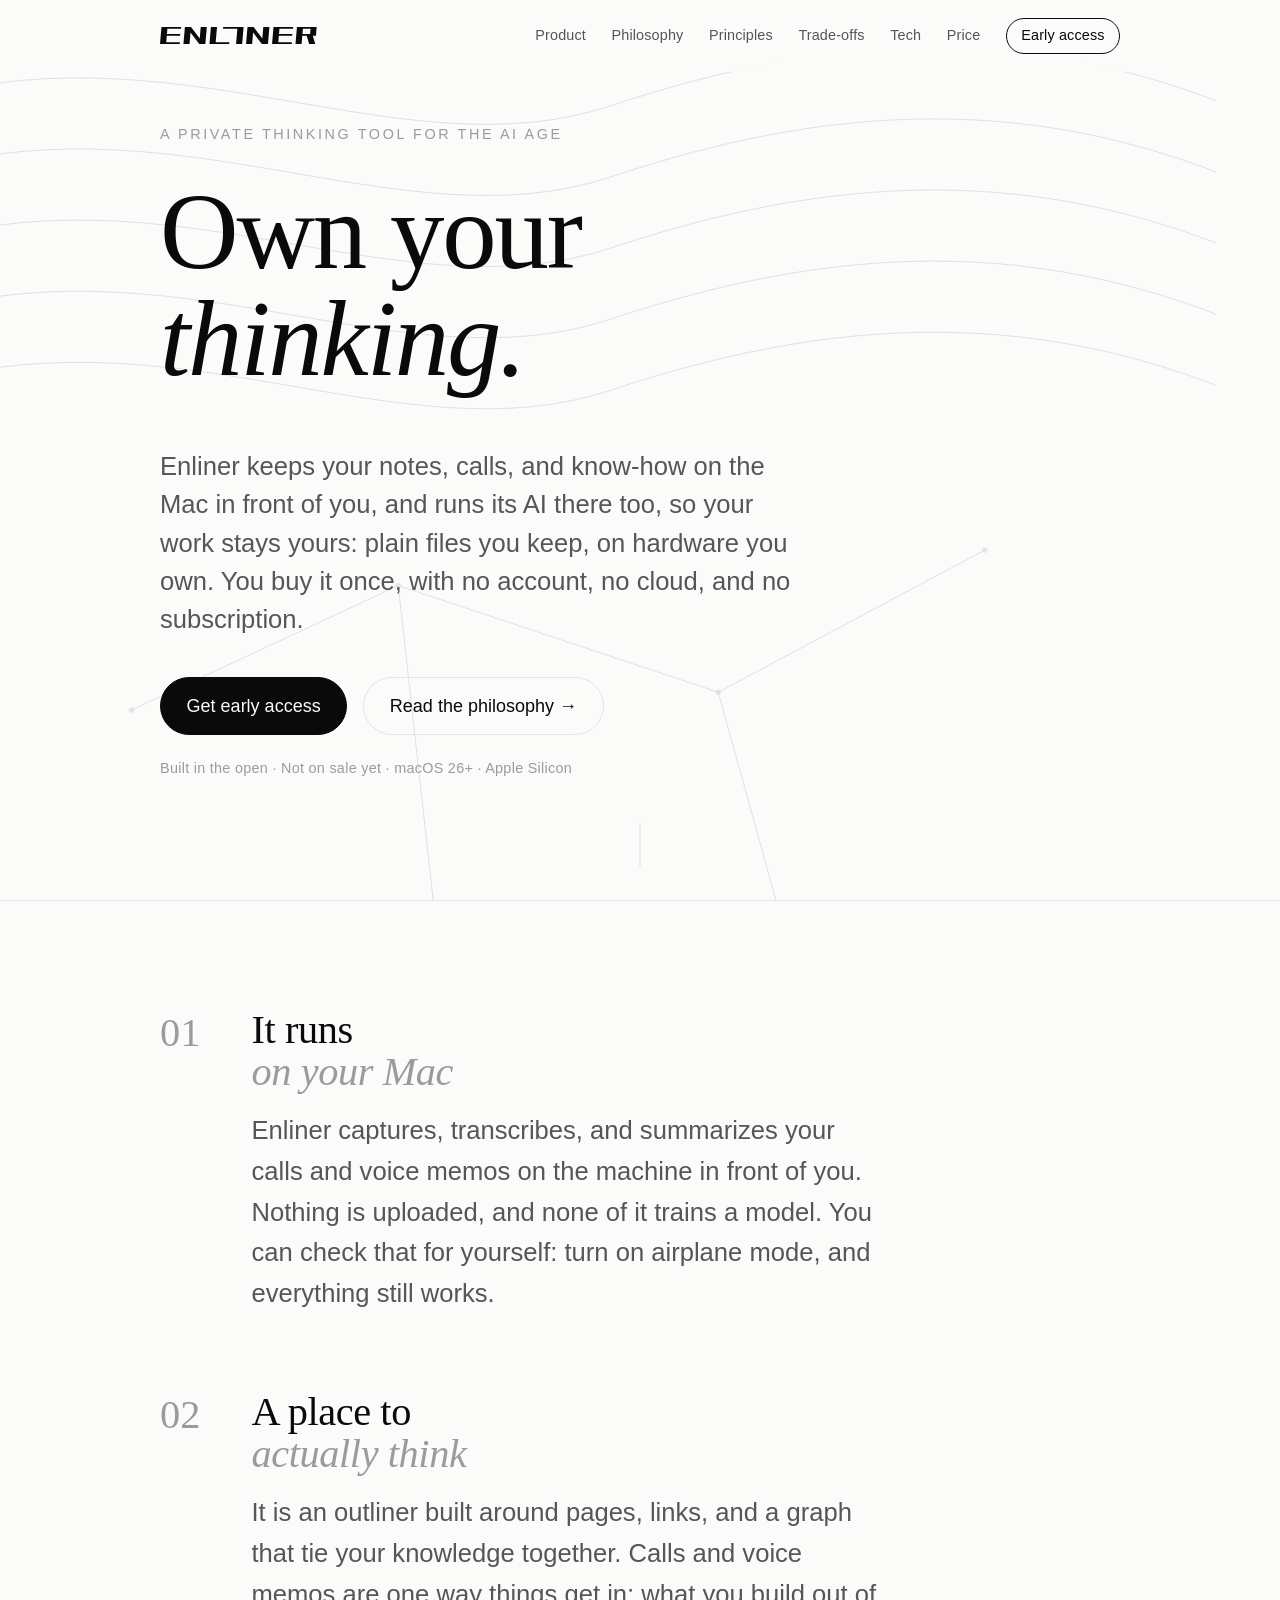
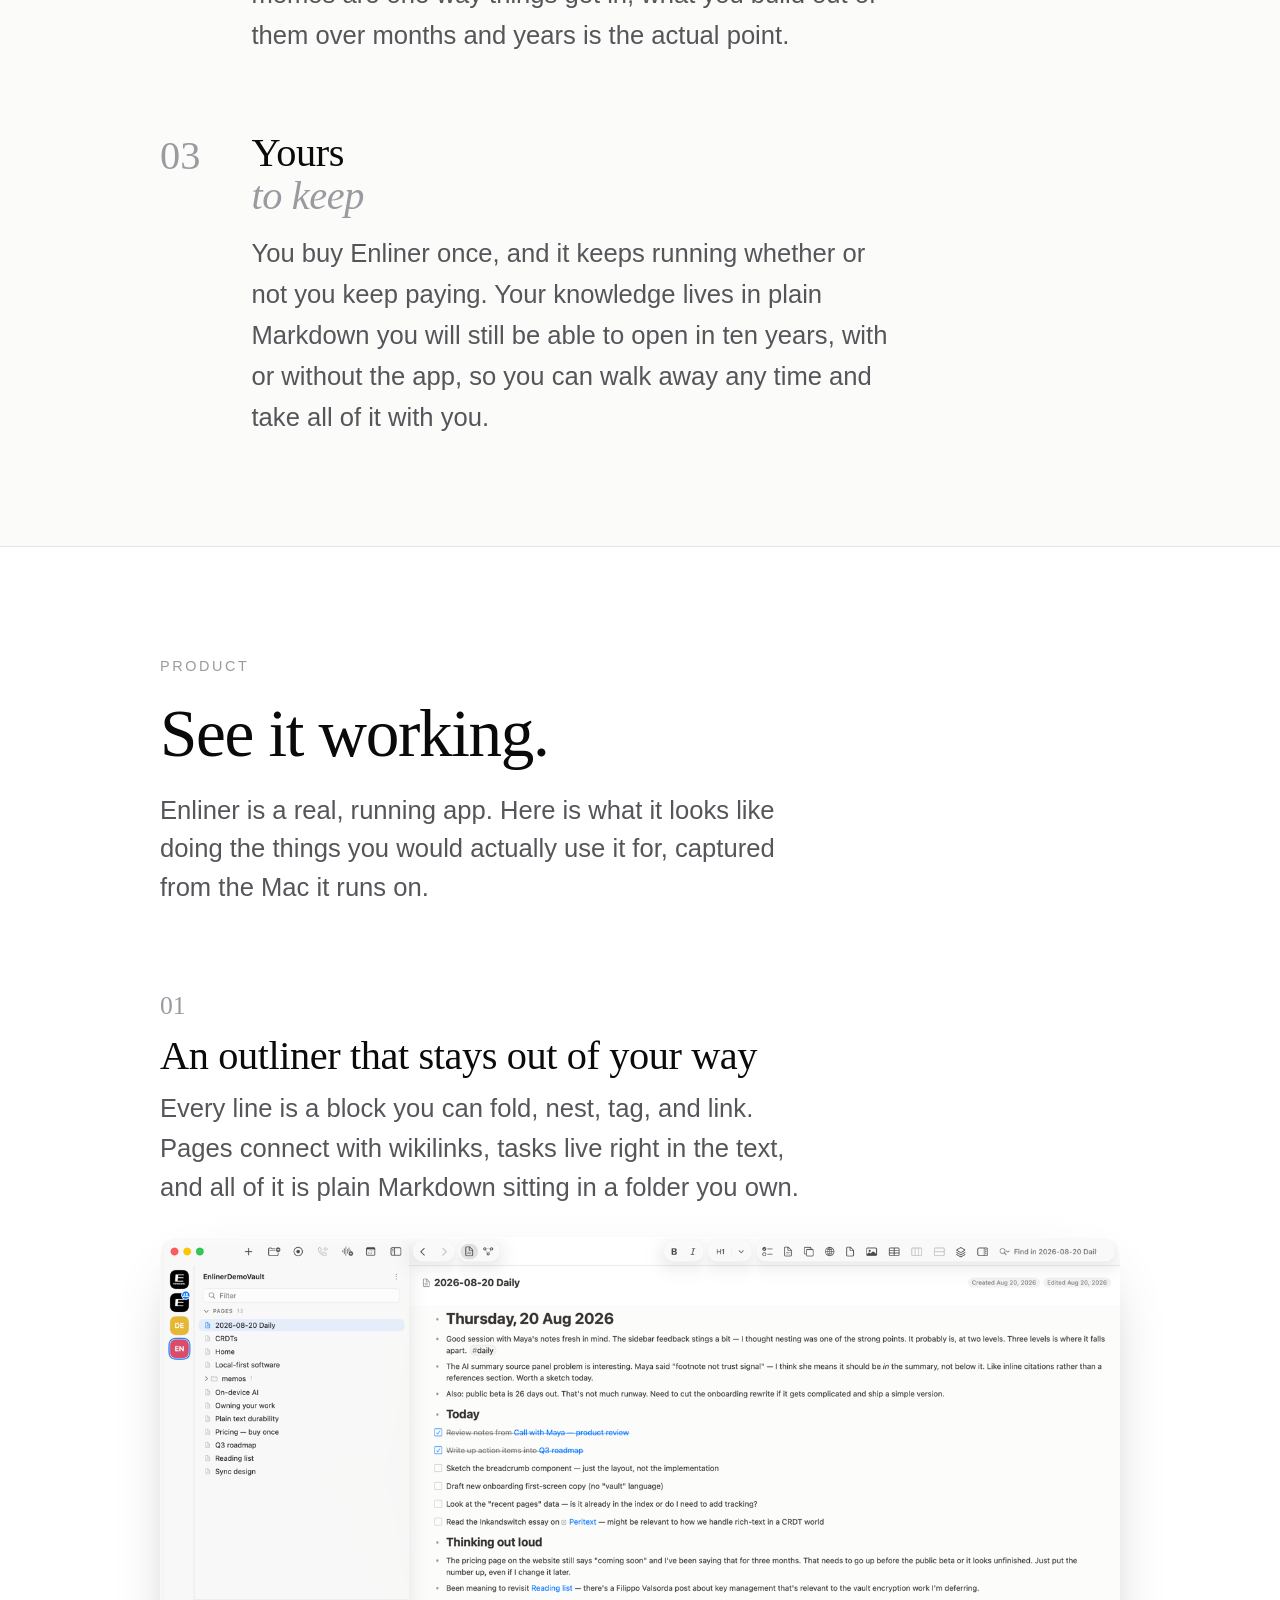
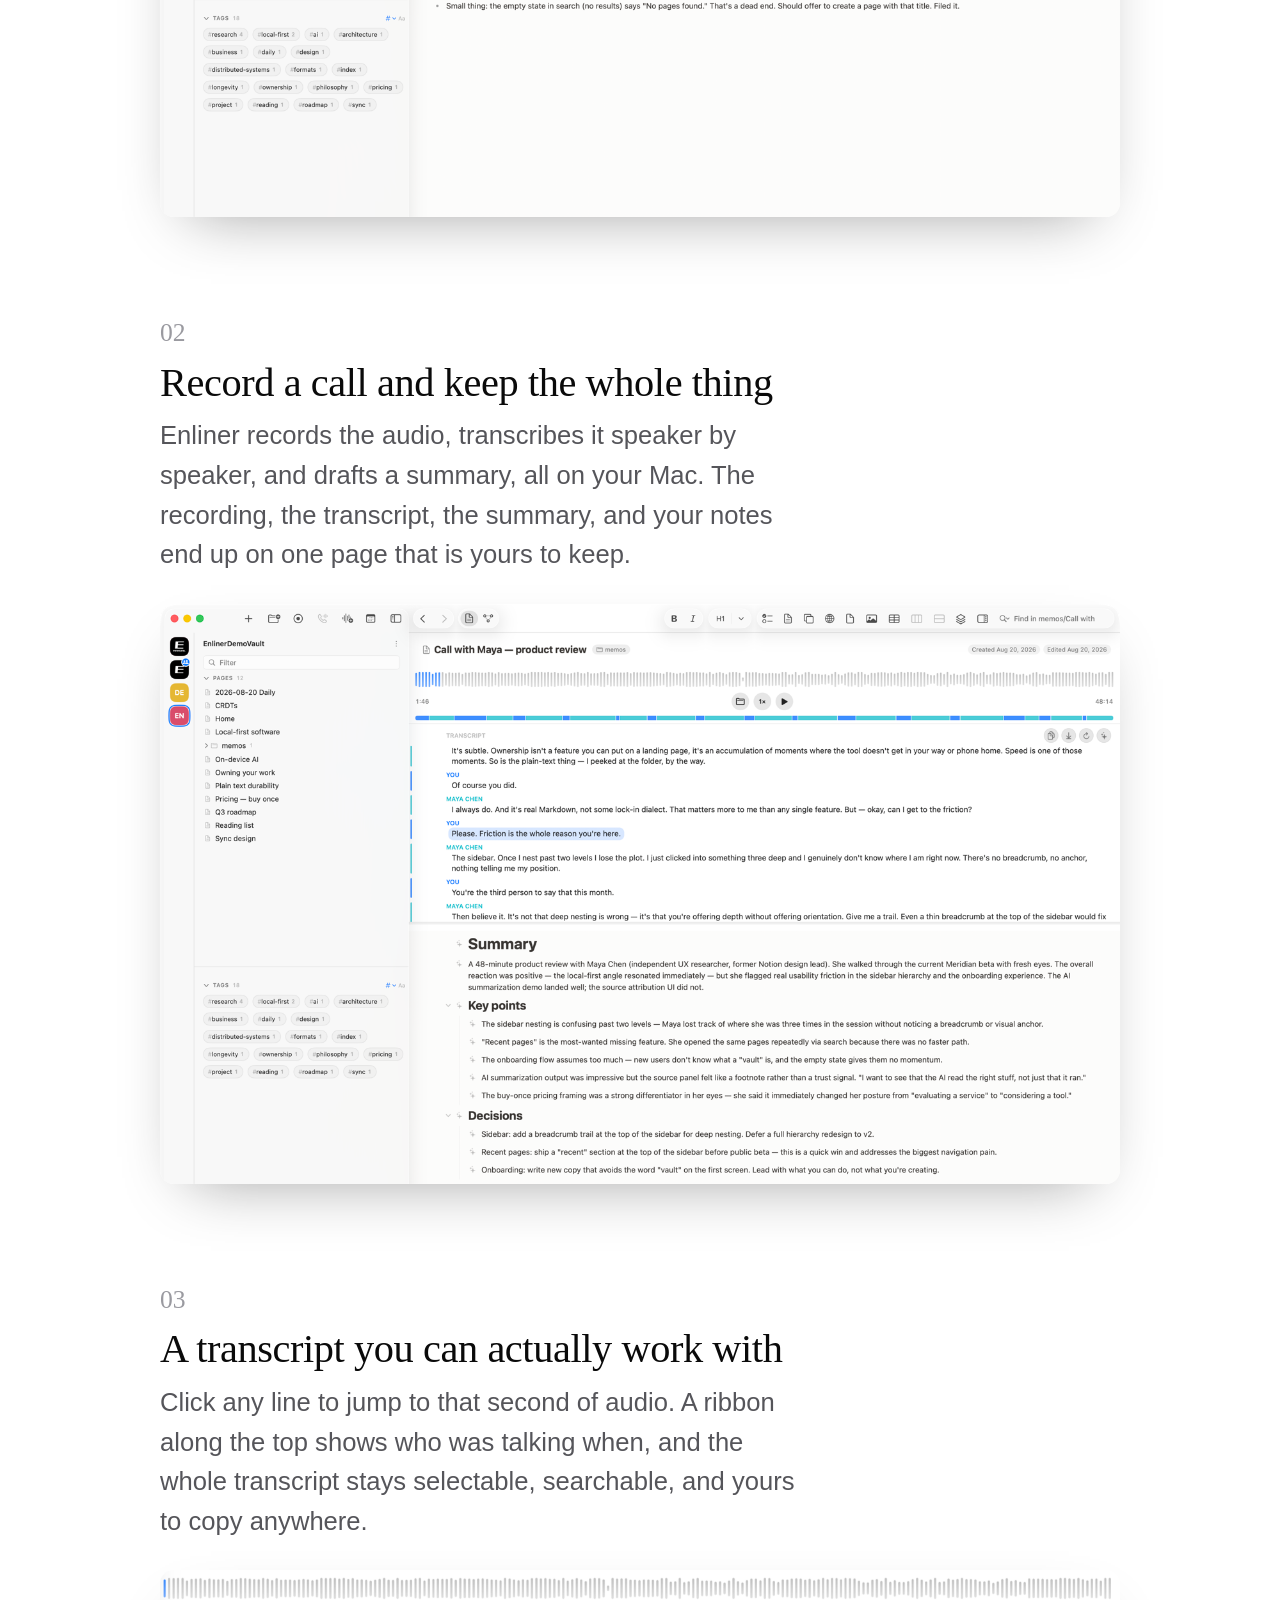
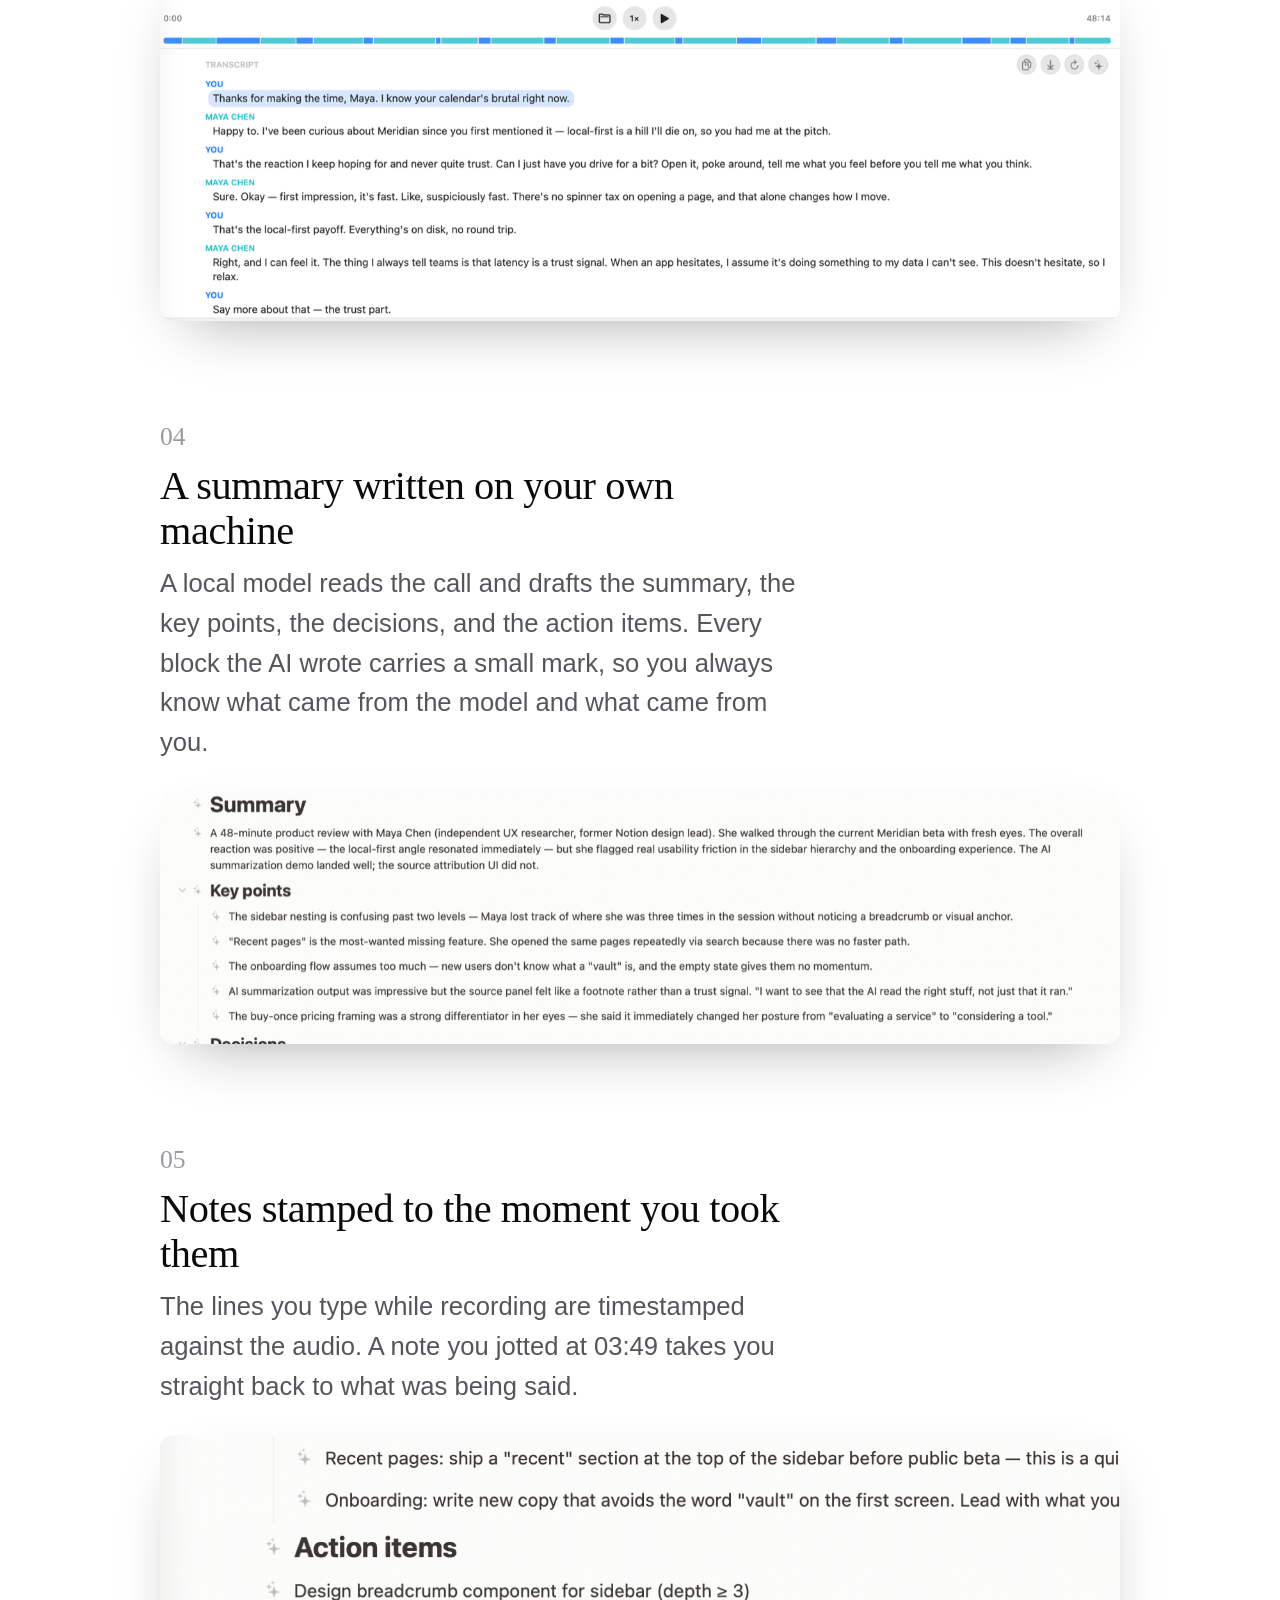
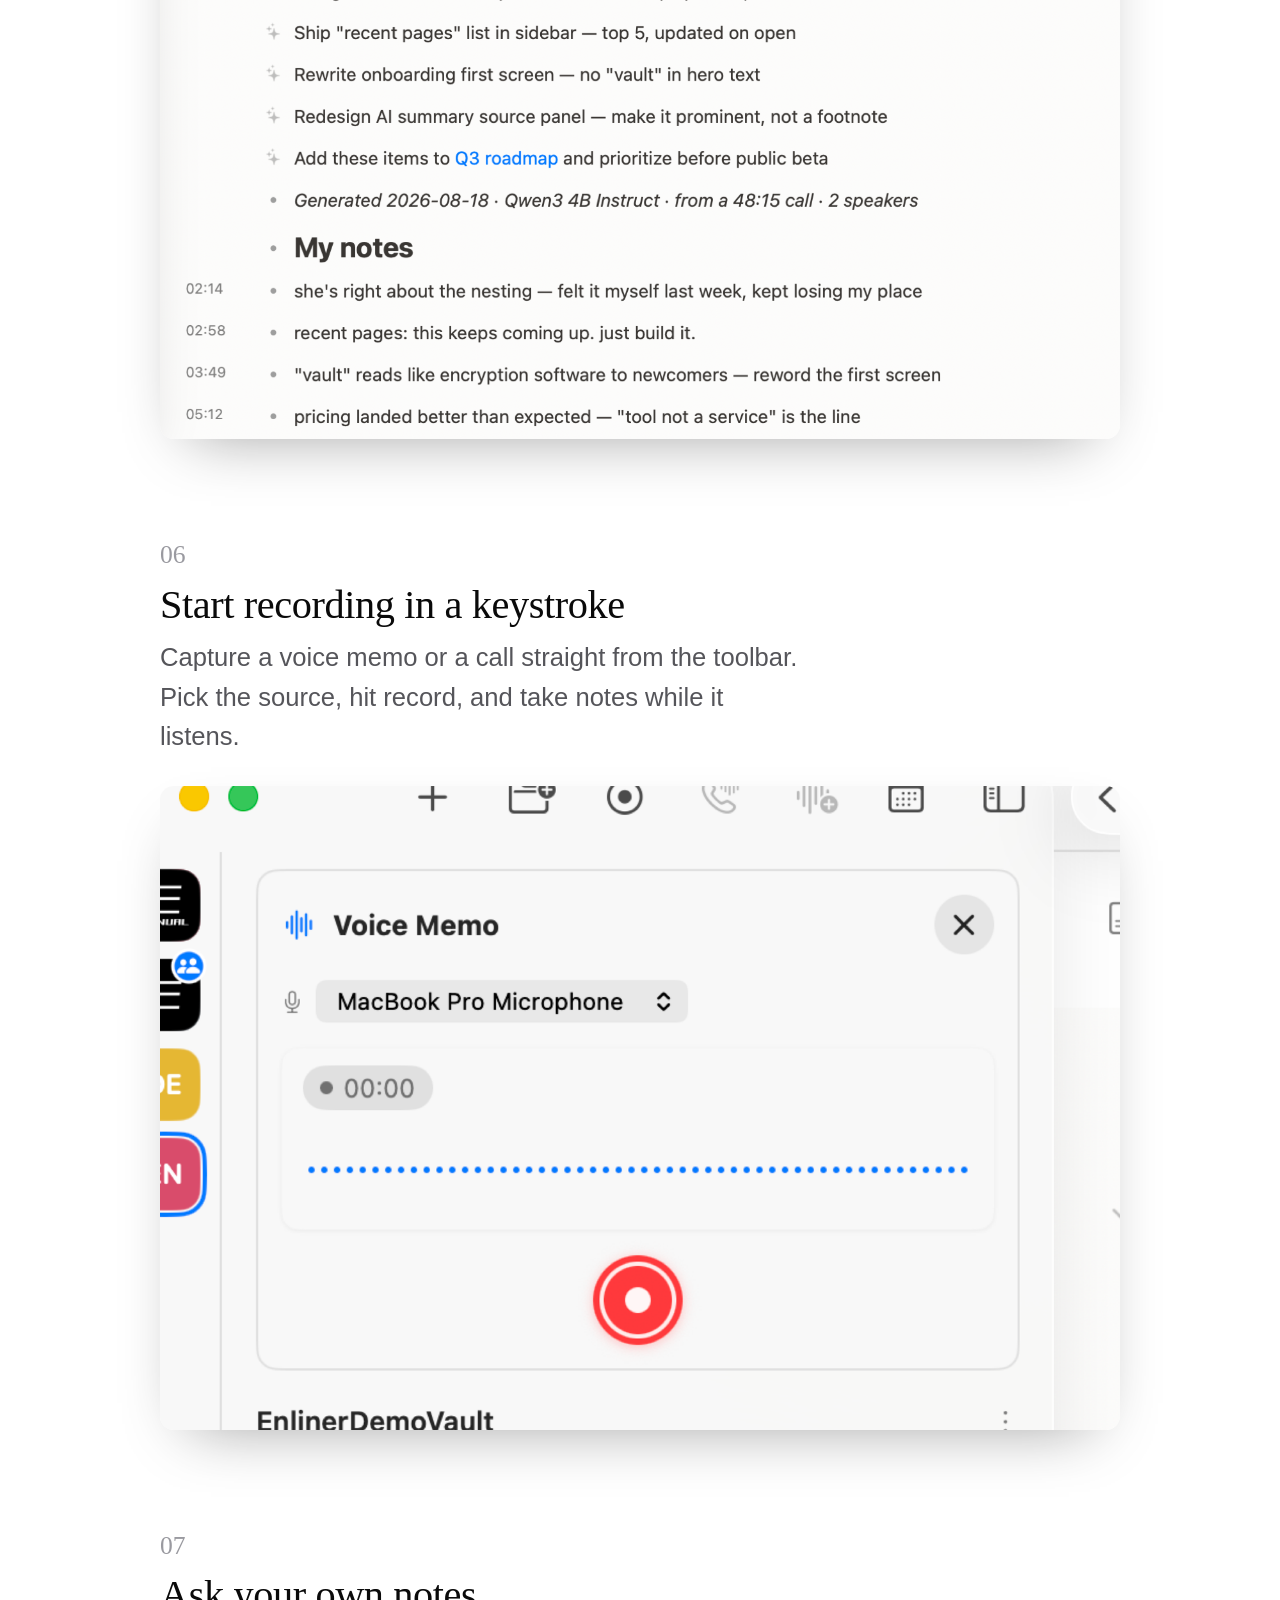
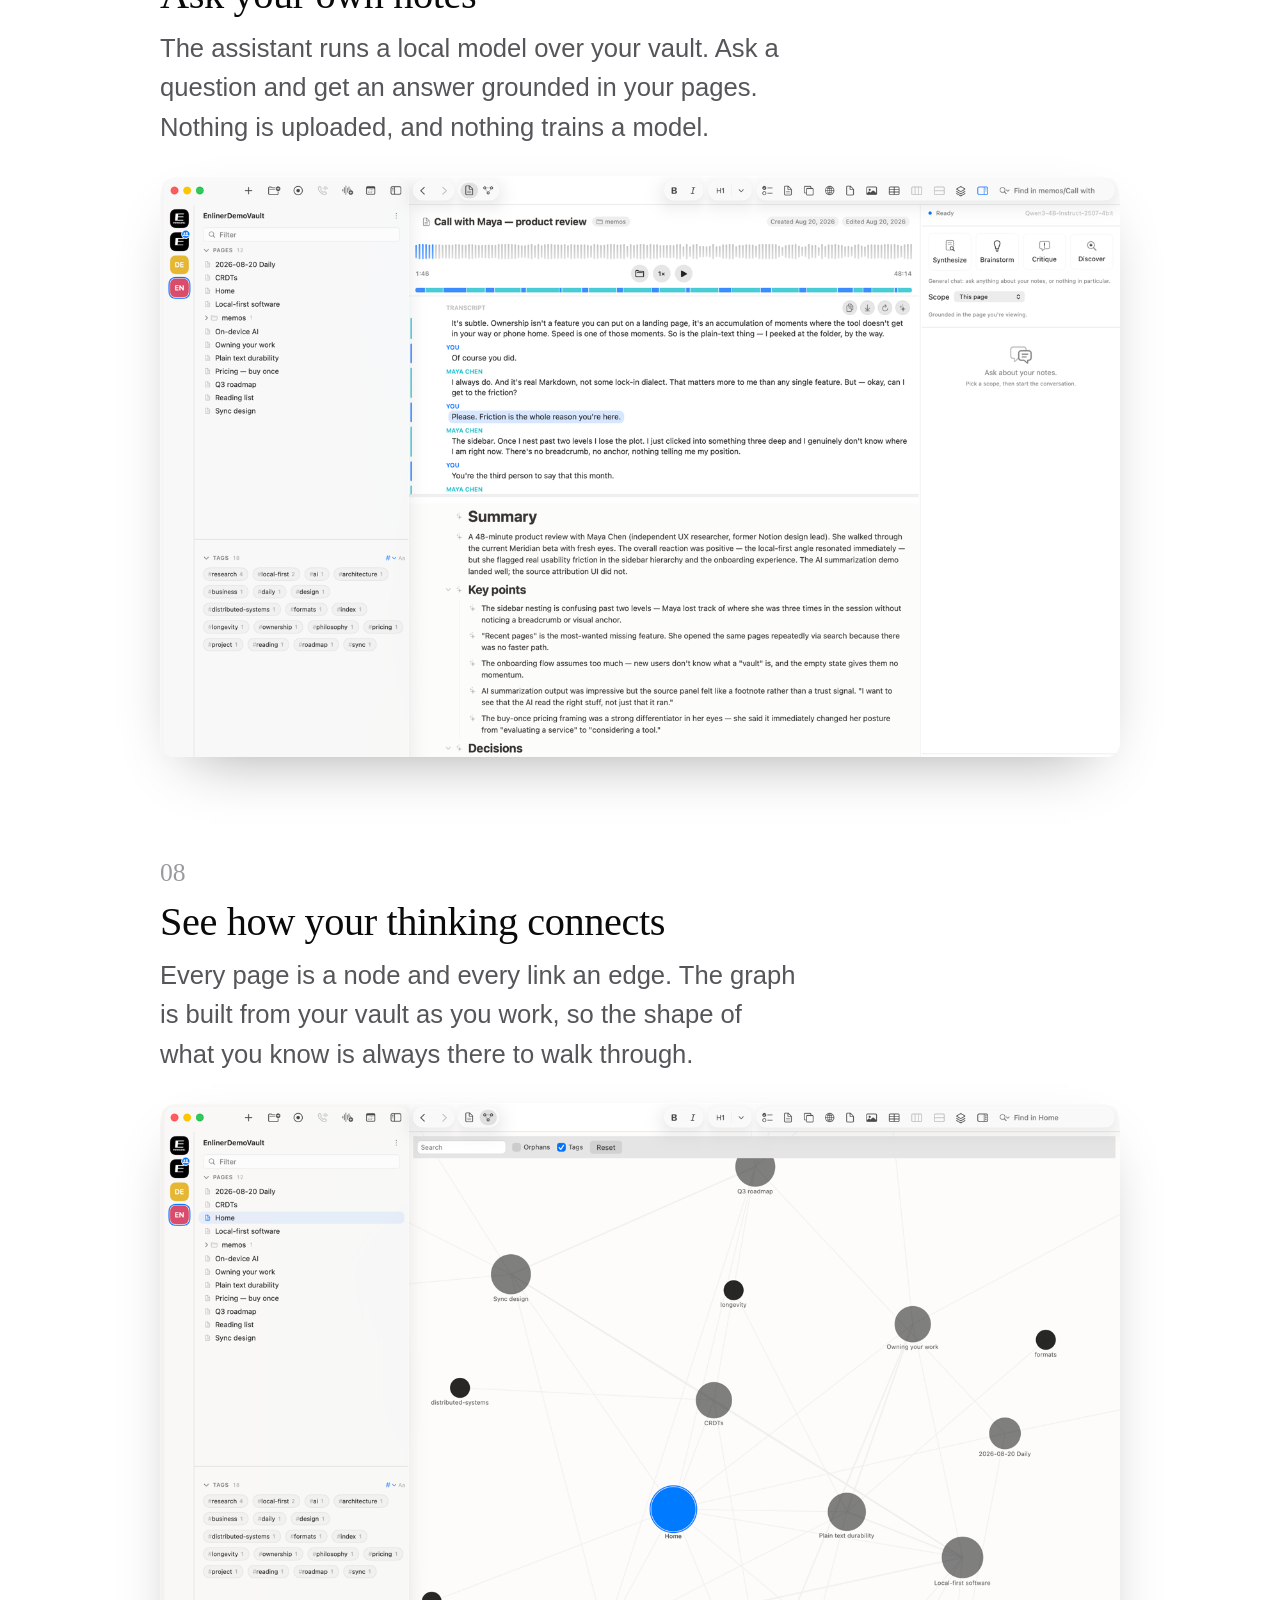
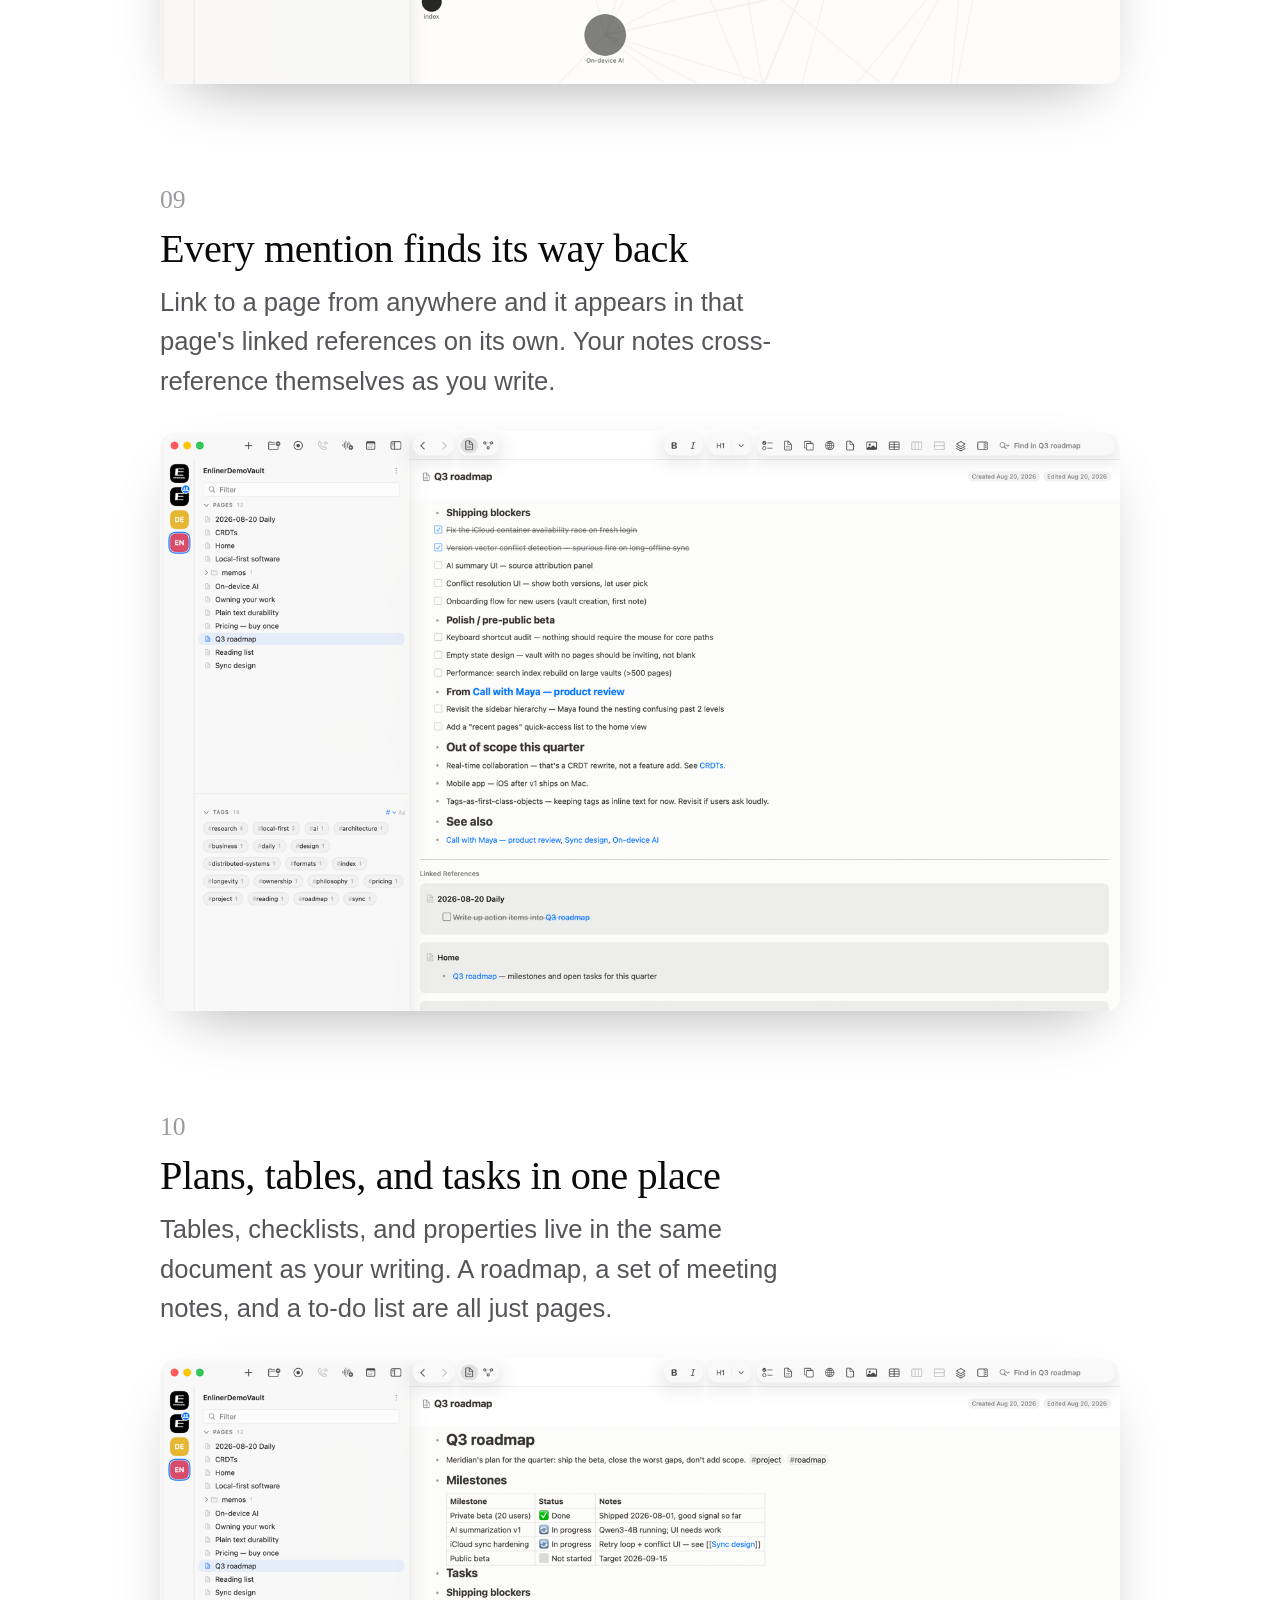
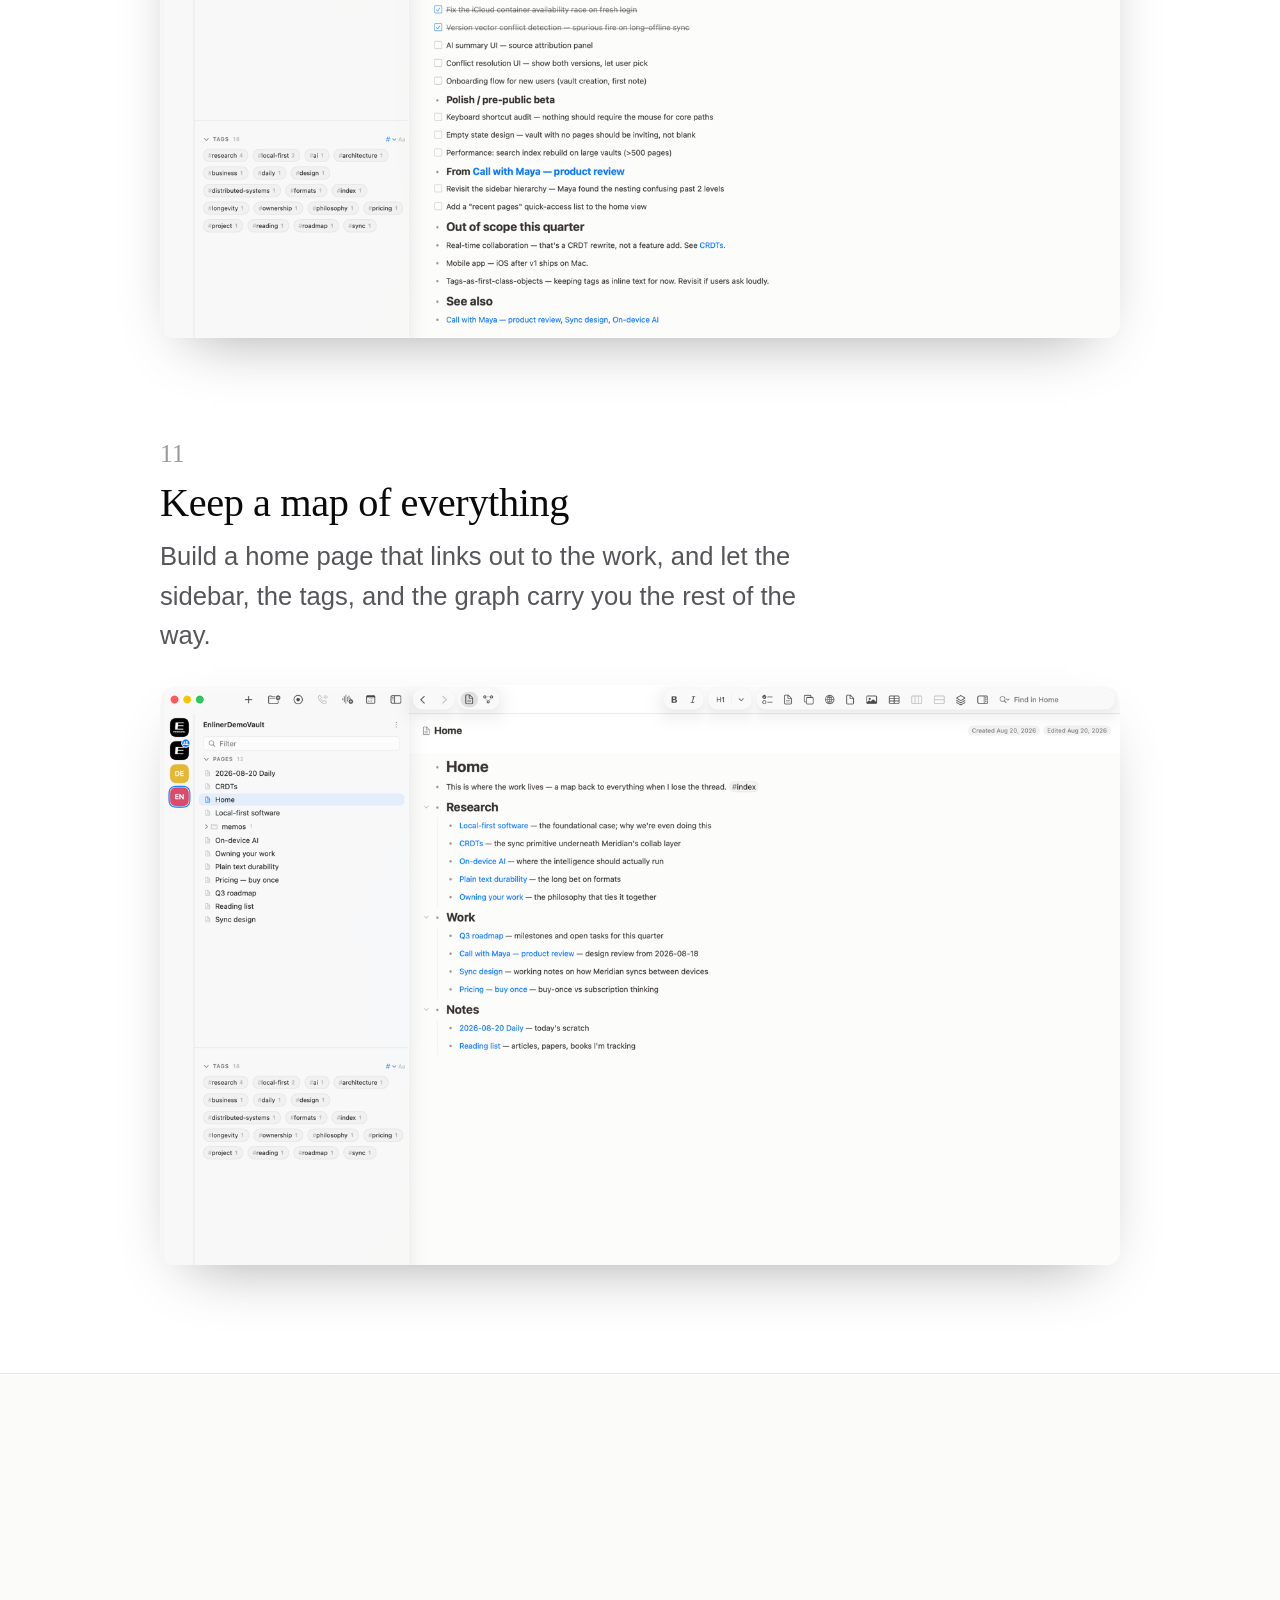
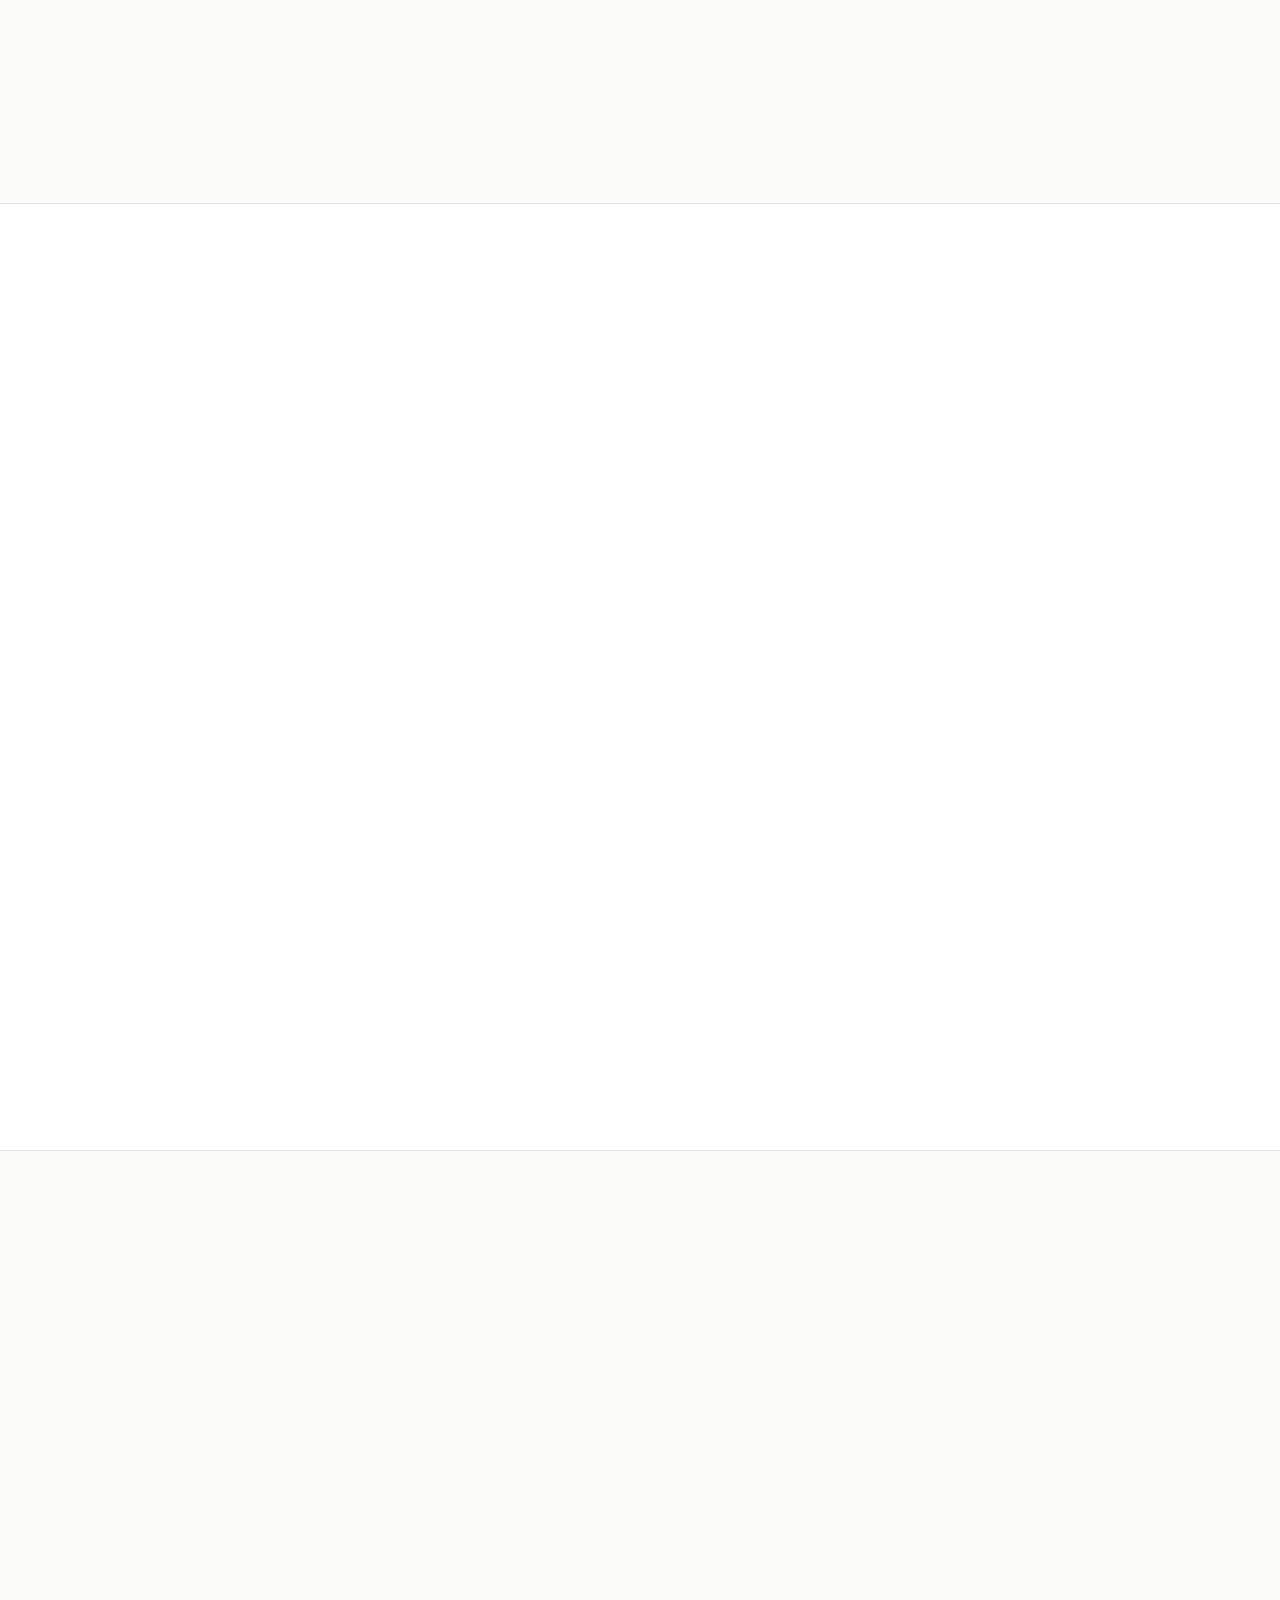
==== commit 1de5307b: "site: relay is a downloadable binary you run yourself (closed source)" ====
--- a/index.html
+++ b/index.html
@@ -293,9 +293,9 @@
             <h3>A relay you run yourself</h3>
             <p>
               Sync moves through a small, content-blind relay in Rust that forwards sealed
-              bytes and never sees your text. Run it yourself on hardware you control, down to
-              a Raspberry Pi on your own network, so nothing about your vault depends on a
-              company staying in business.
+              bytes and never sees your text. It ships as a single binary you download and run
+              on hardware you control, down to a Raspberry Pi on your own network, so nothing
+              about your vault depends on a company staying in business.
             </p>
           </div>
           <div class="collab-item">
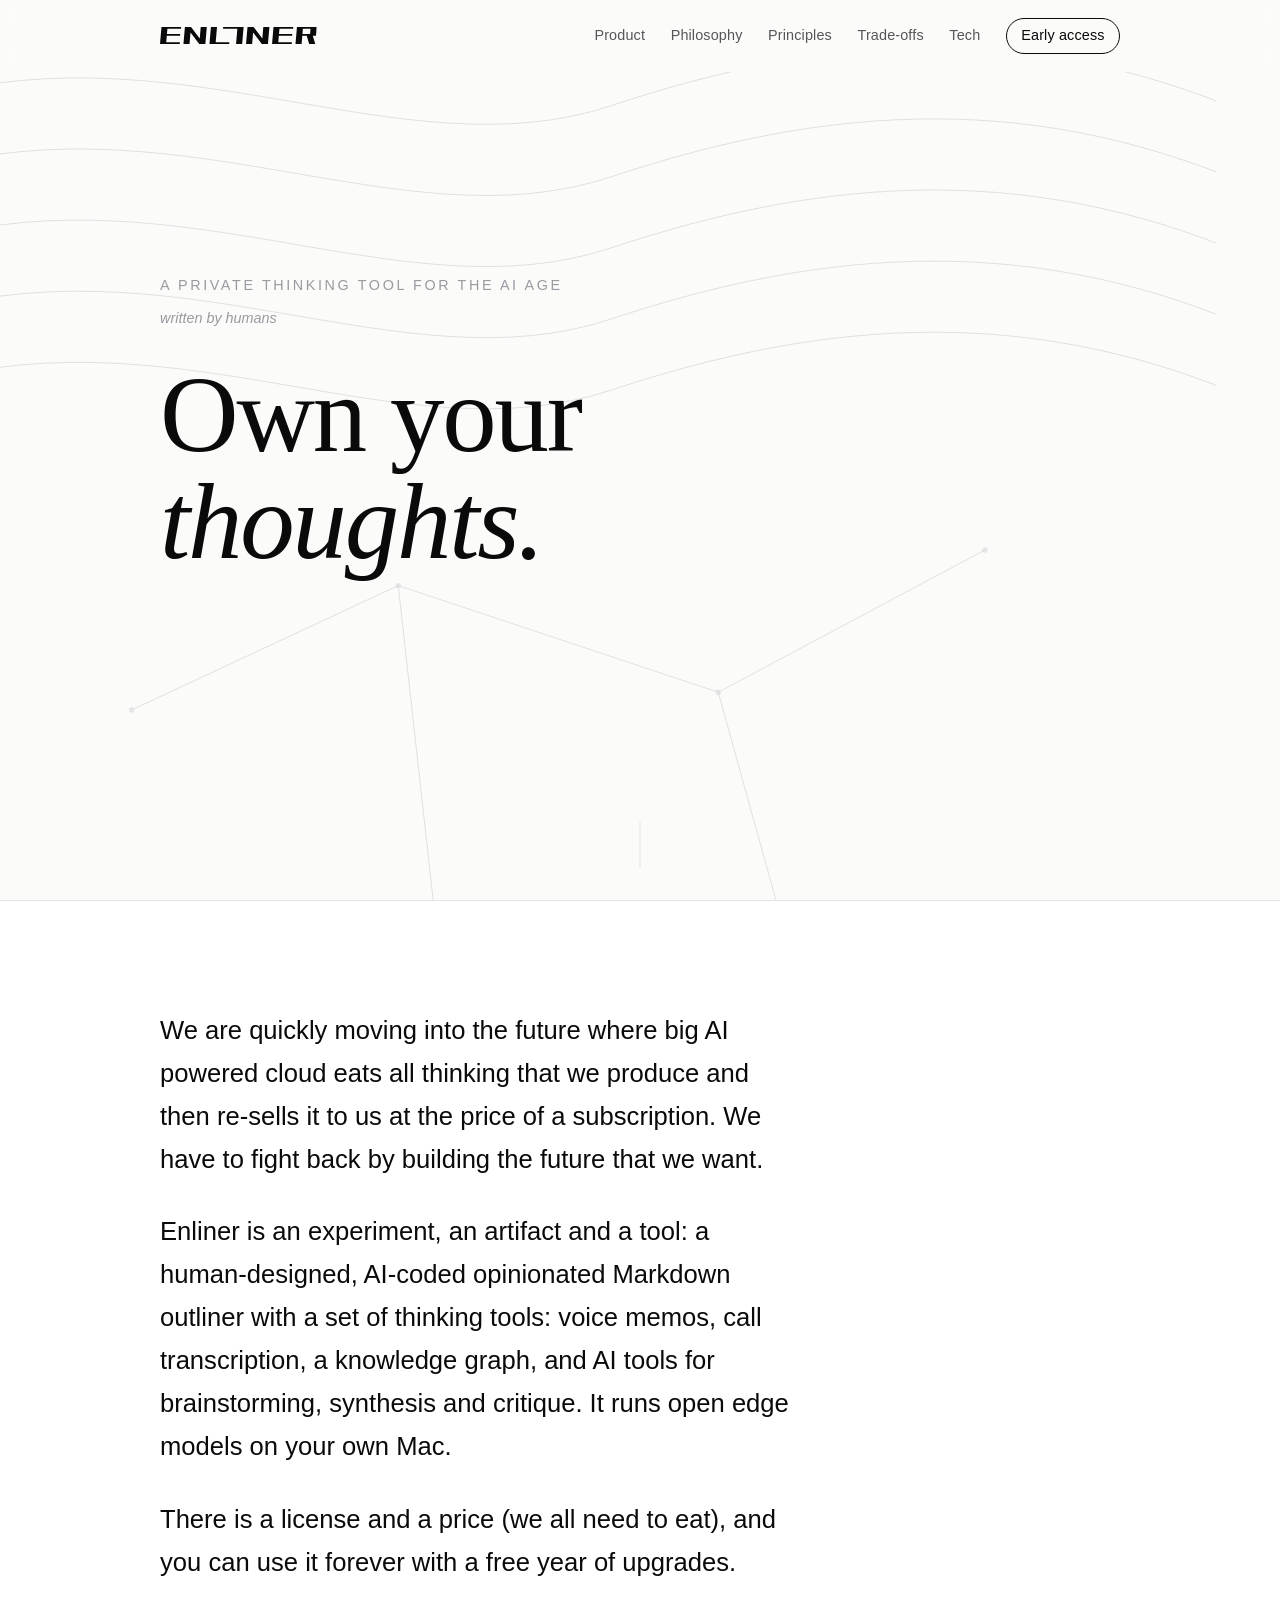
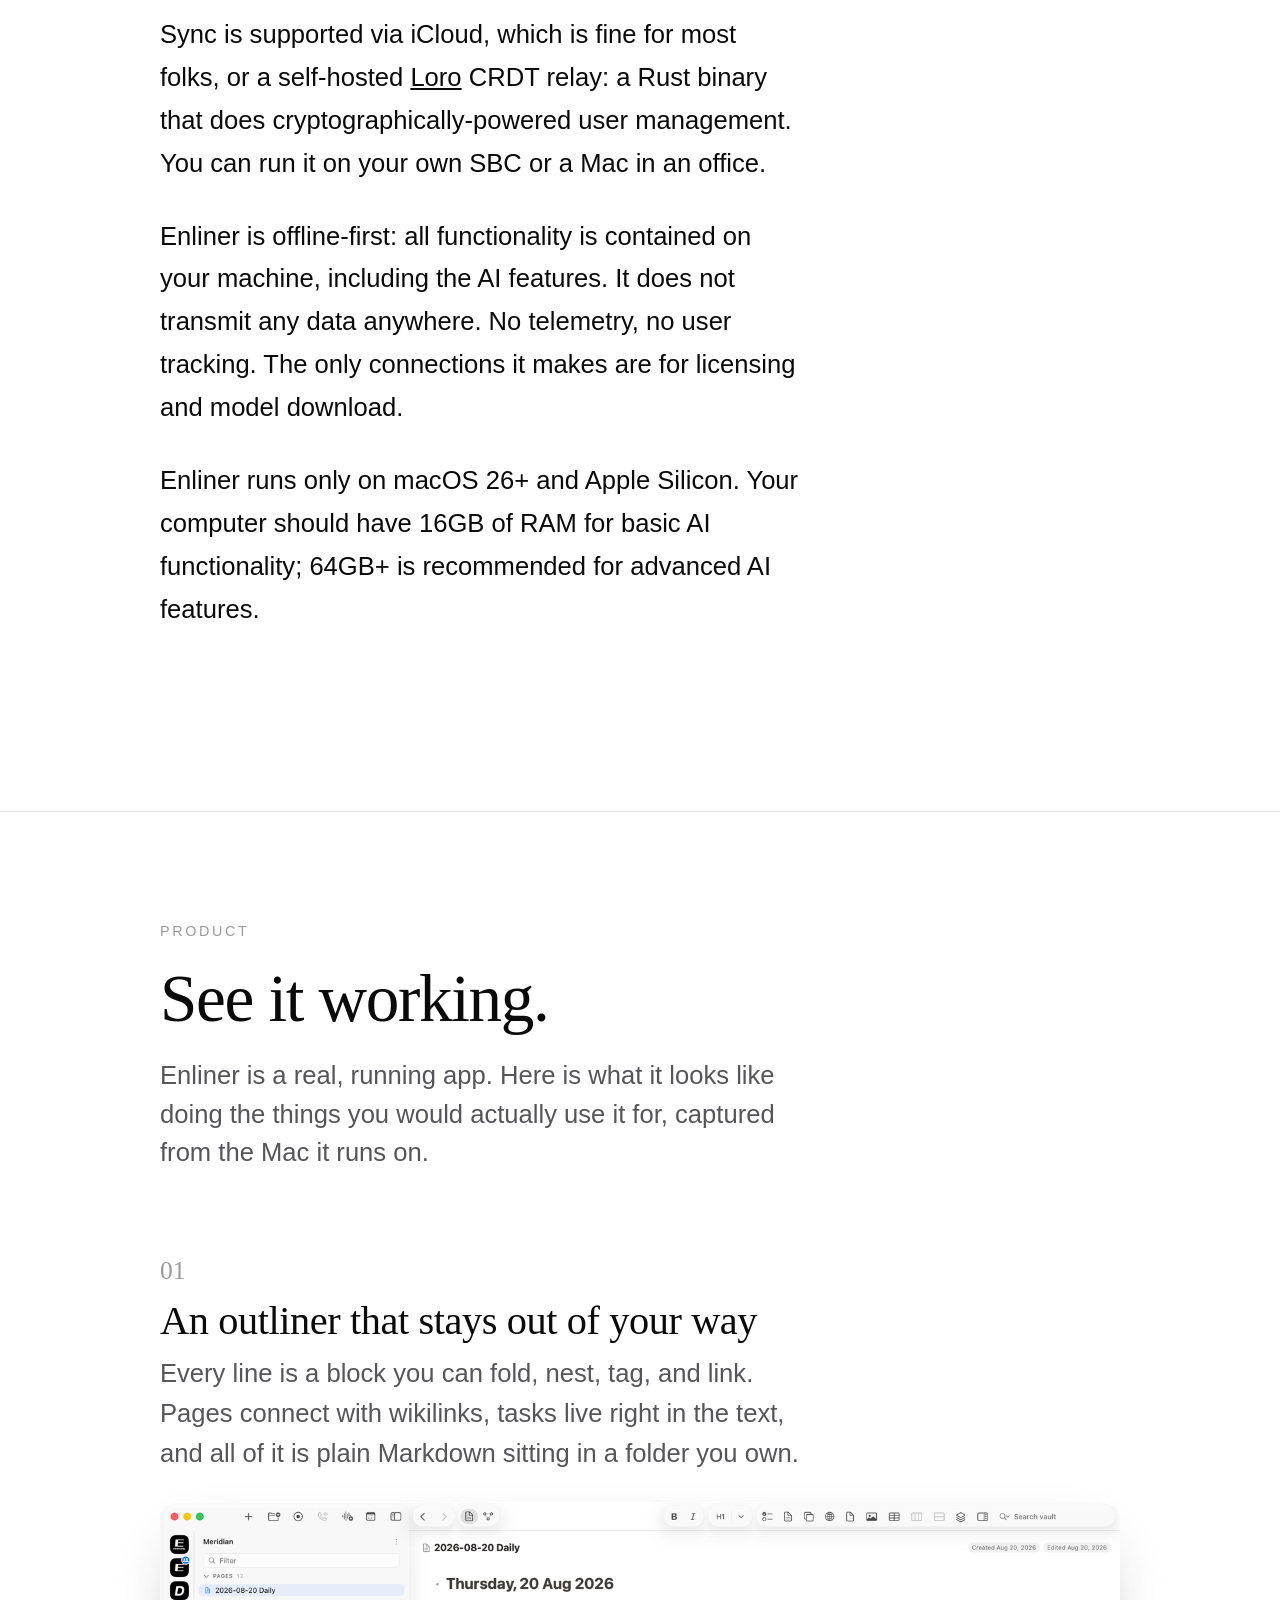
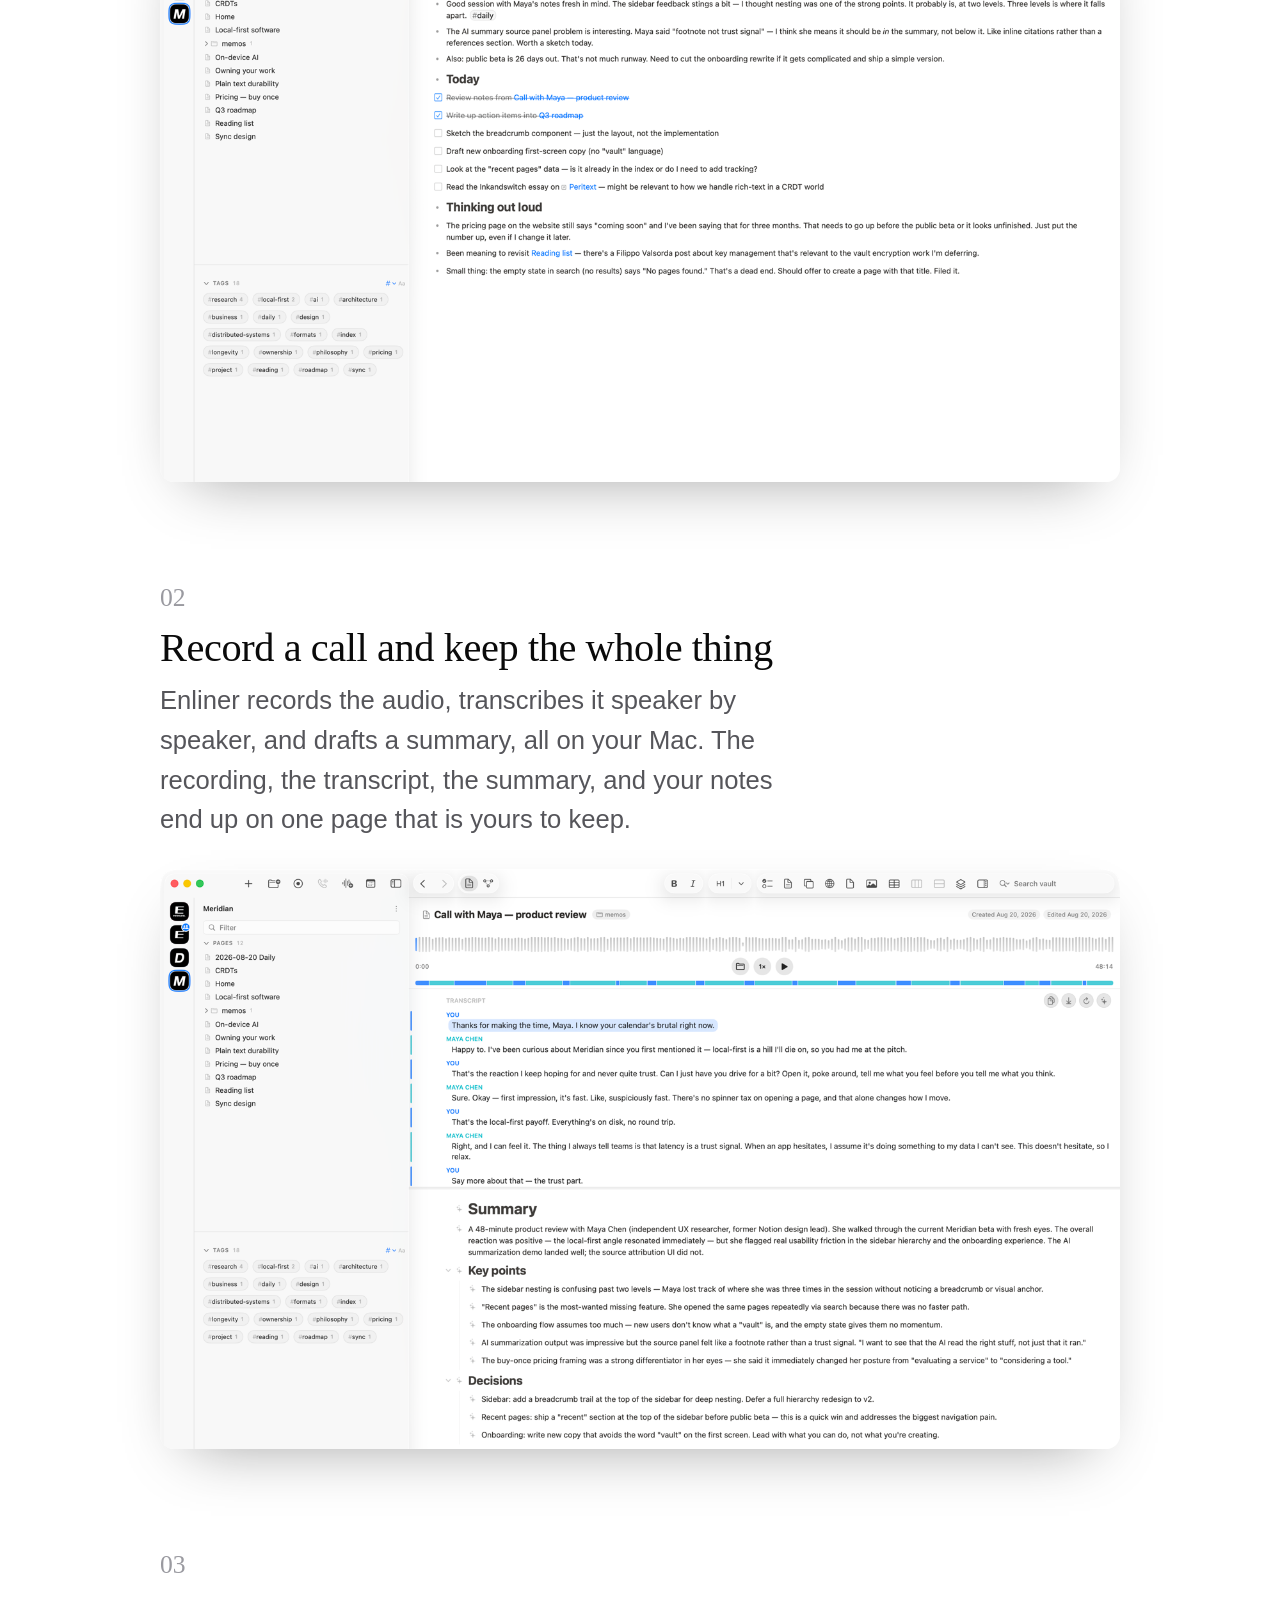
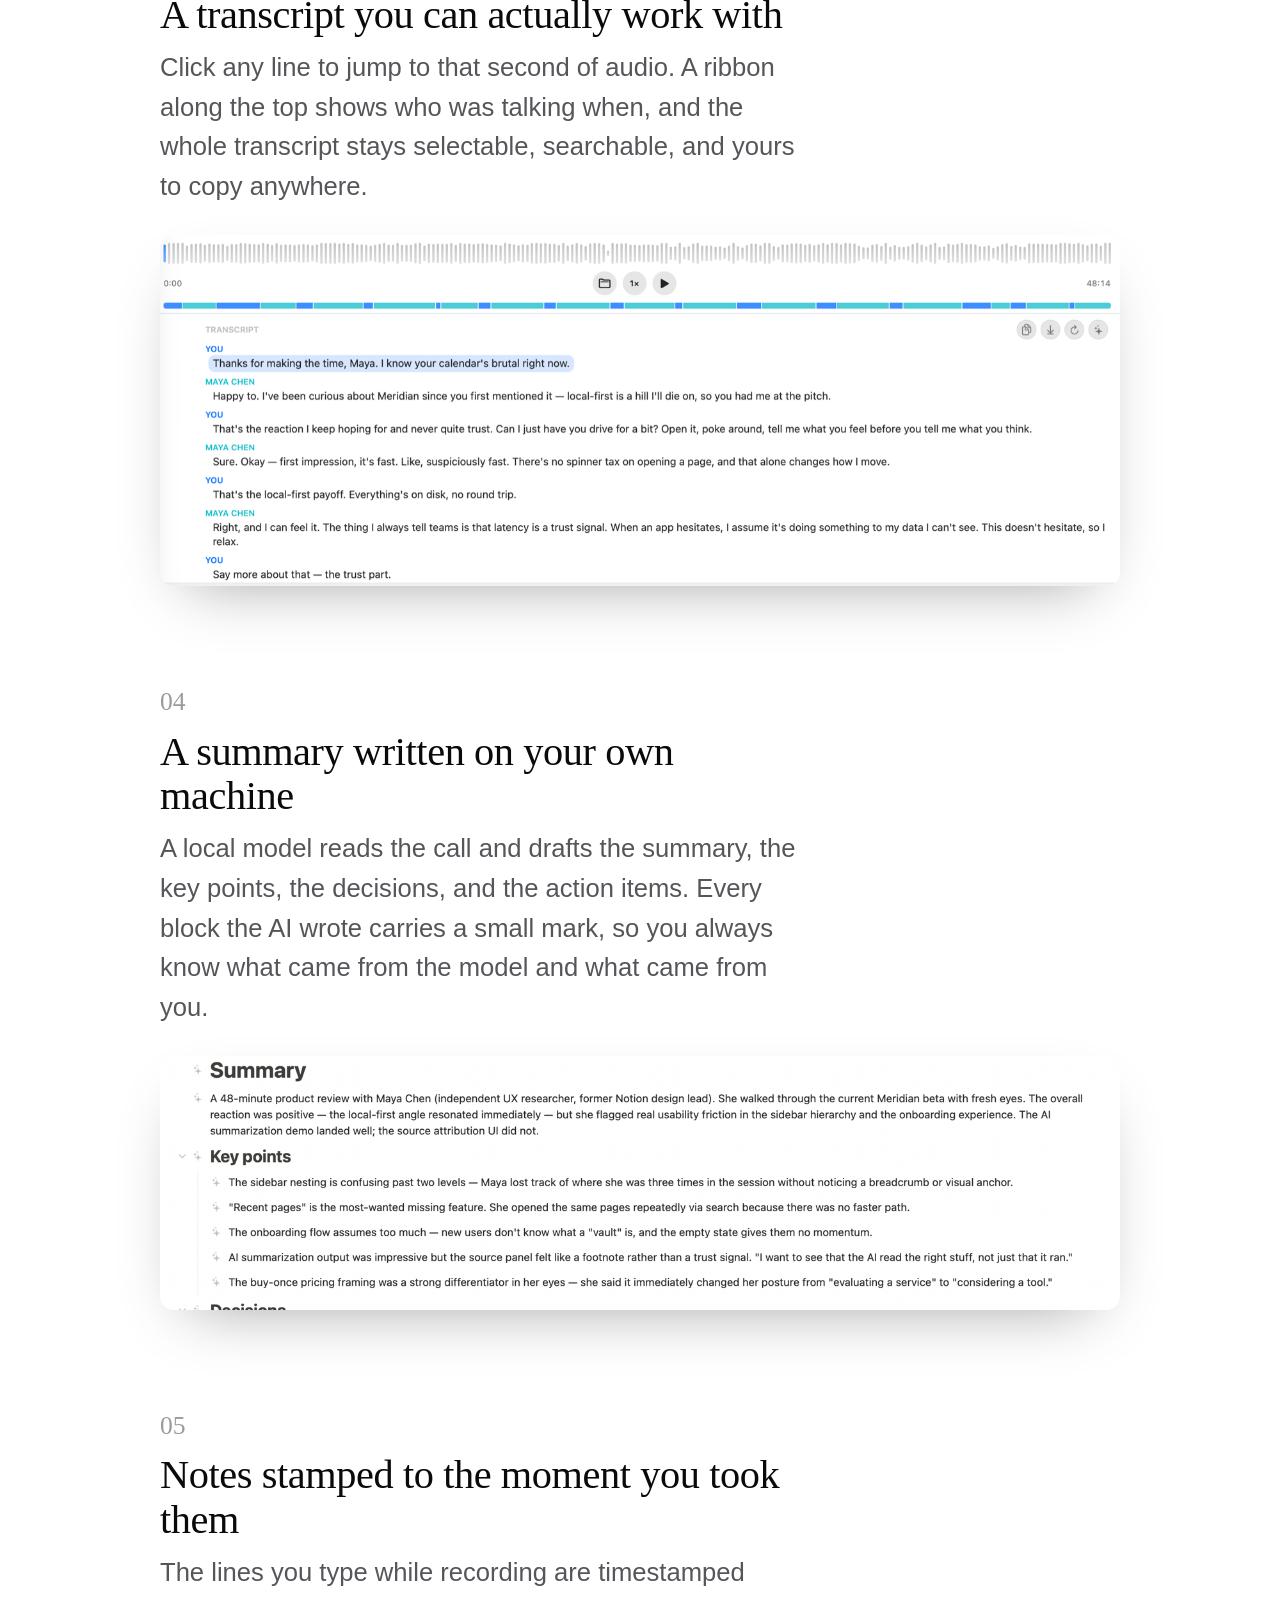
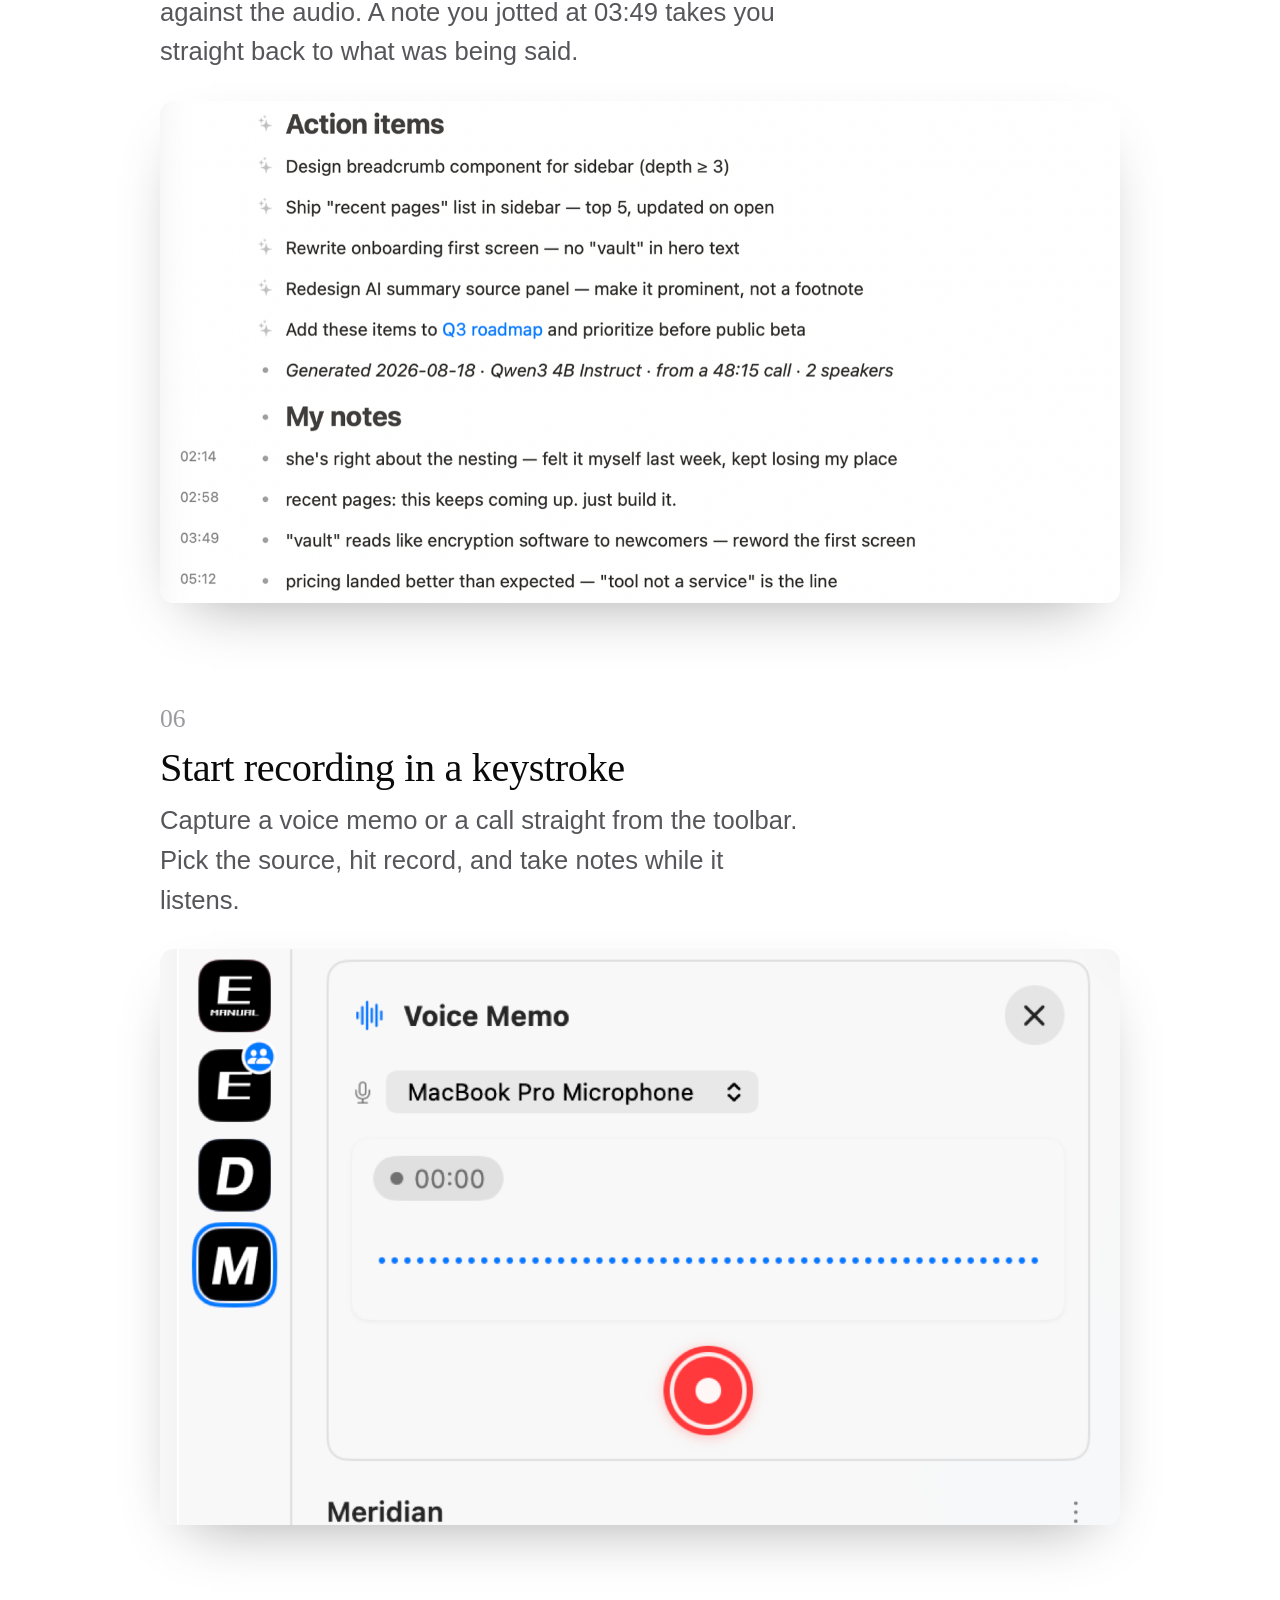
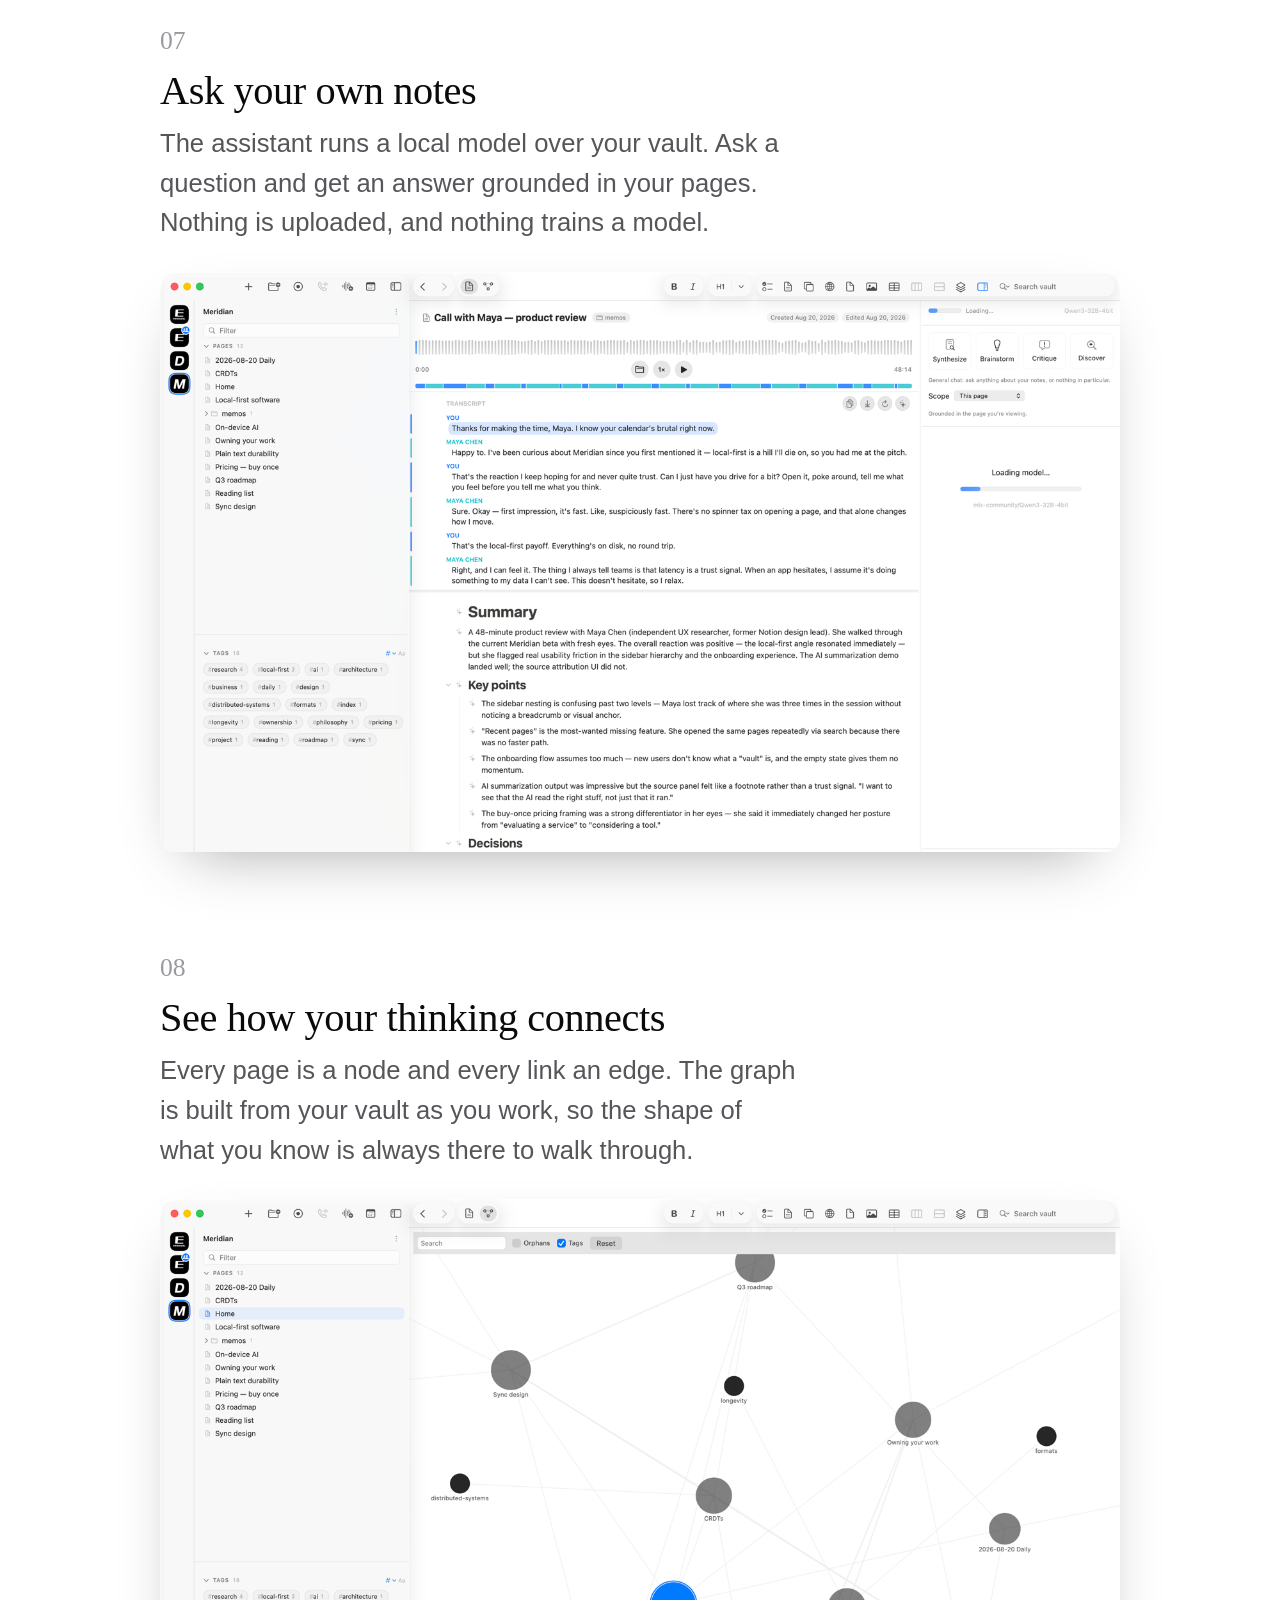
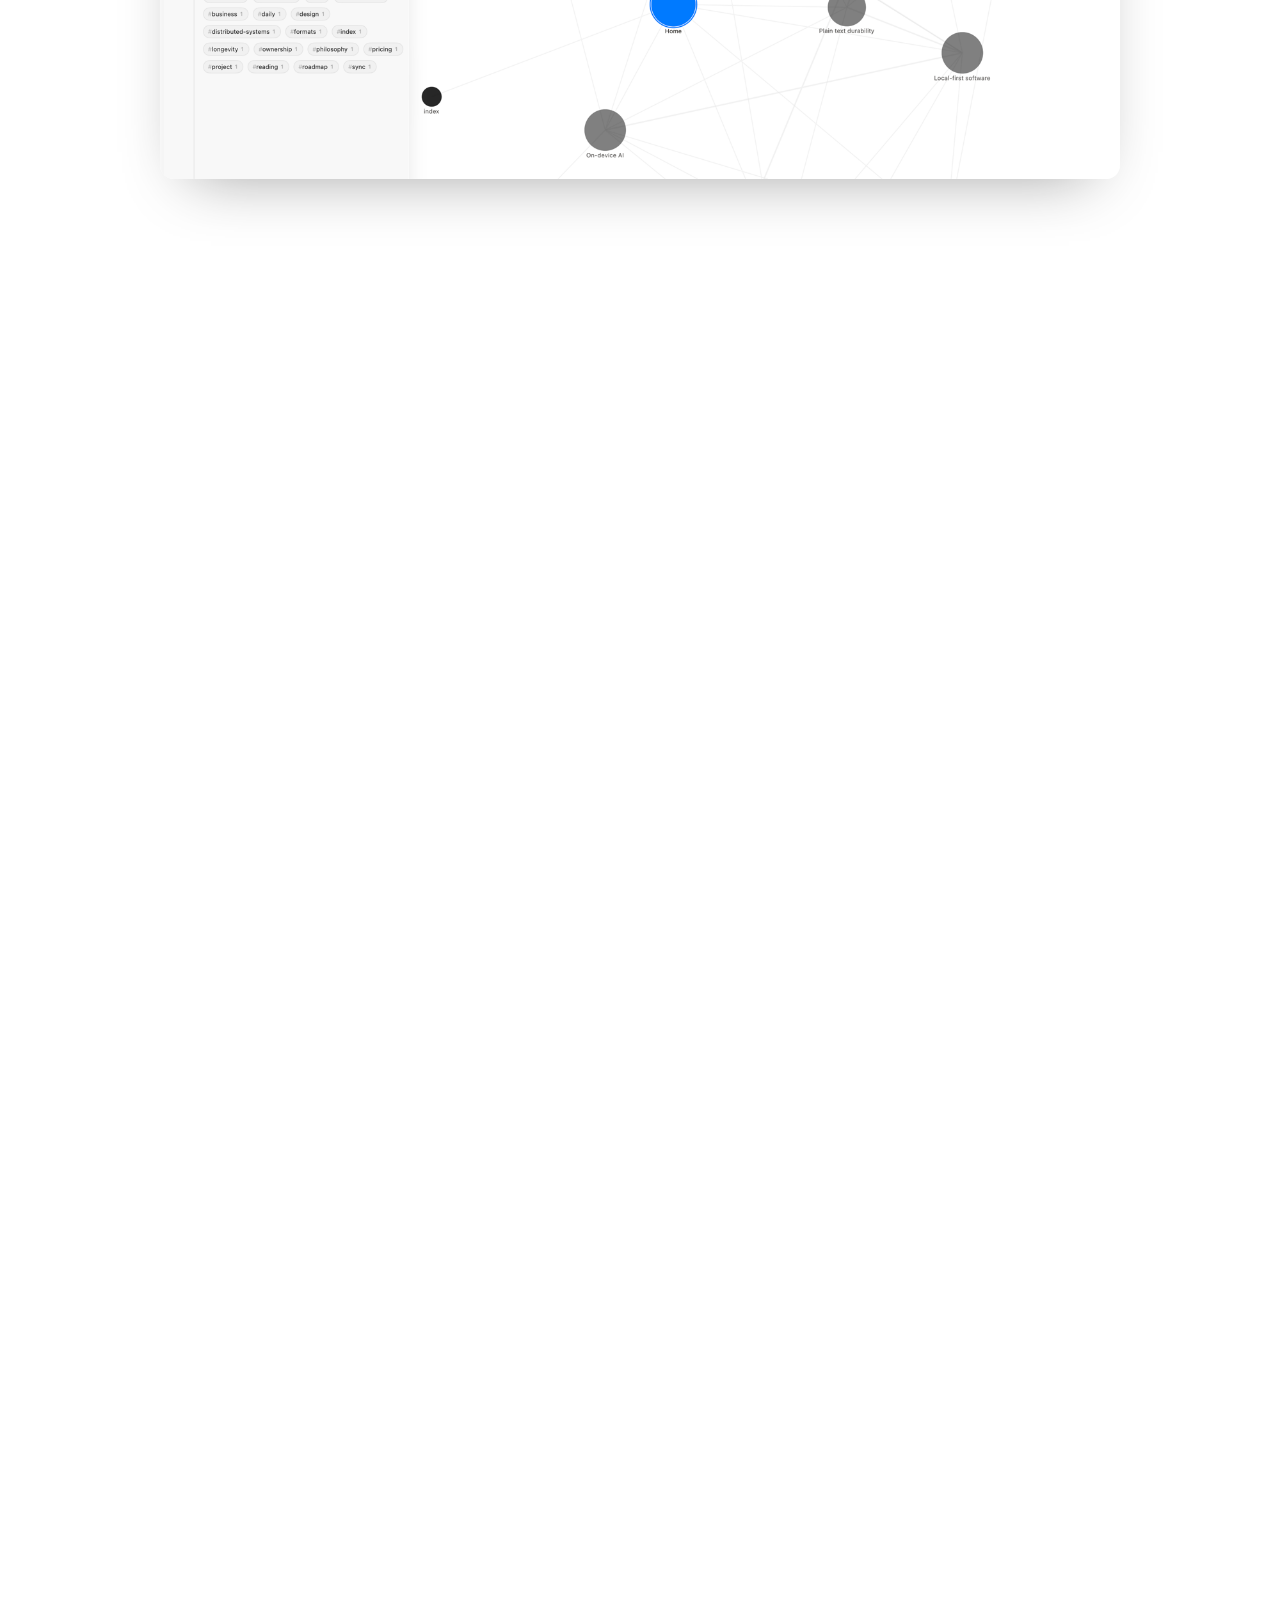
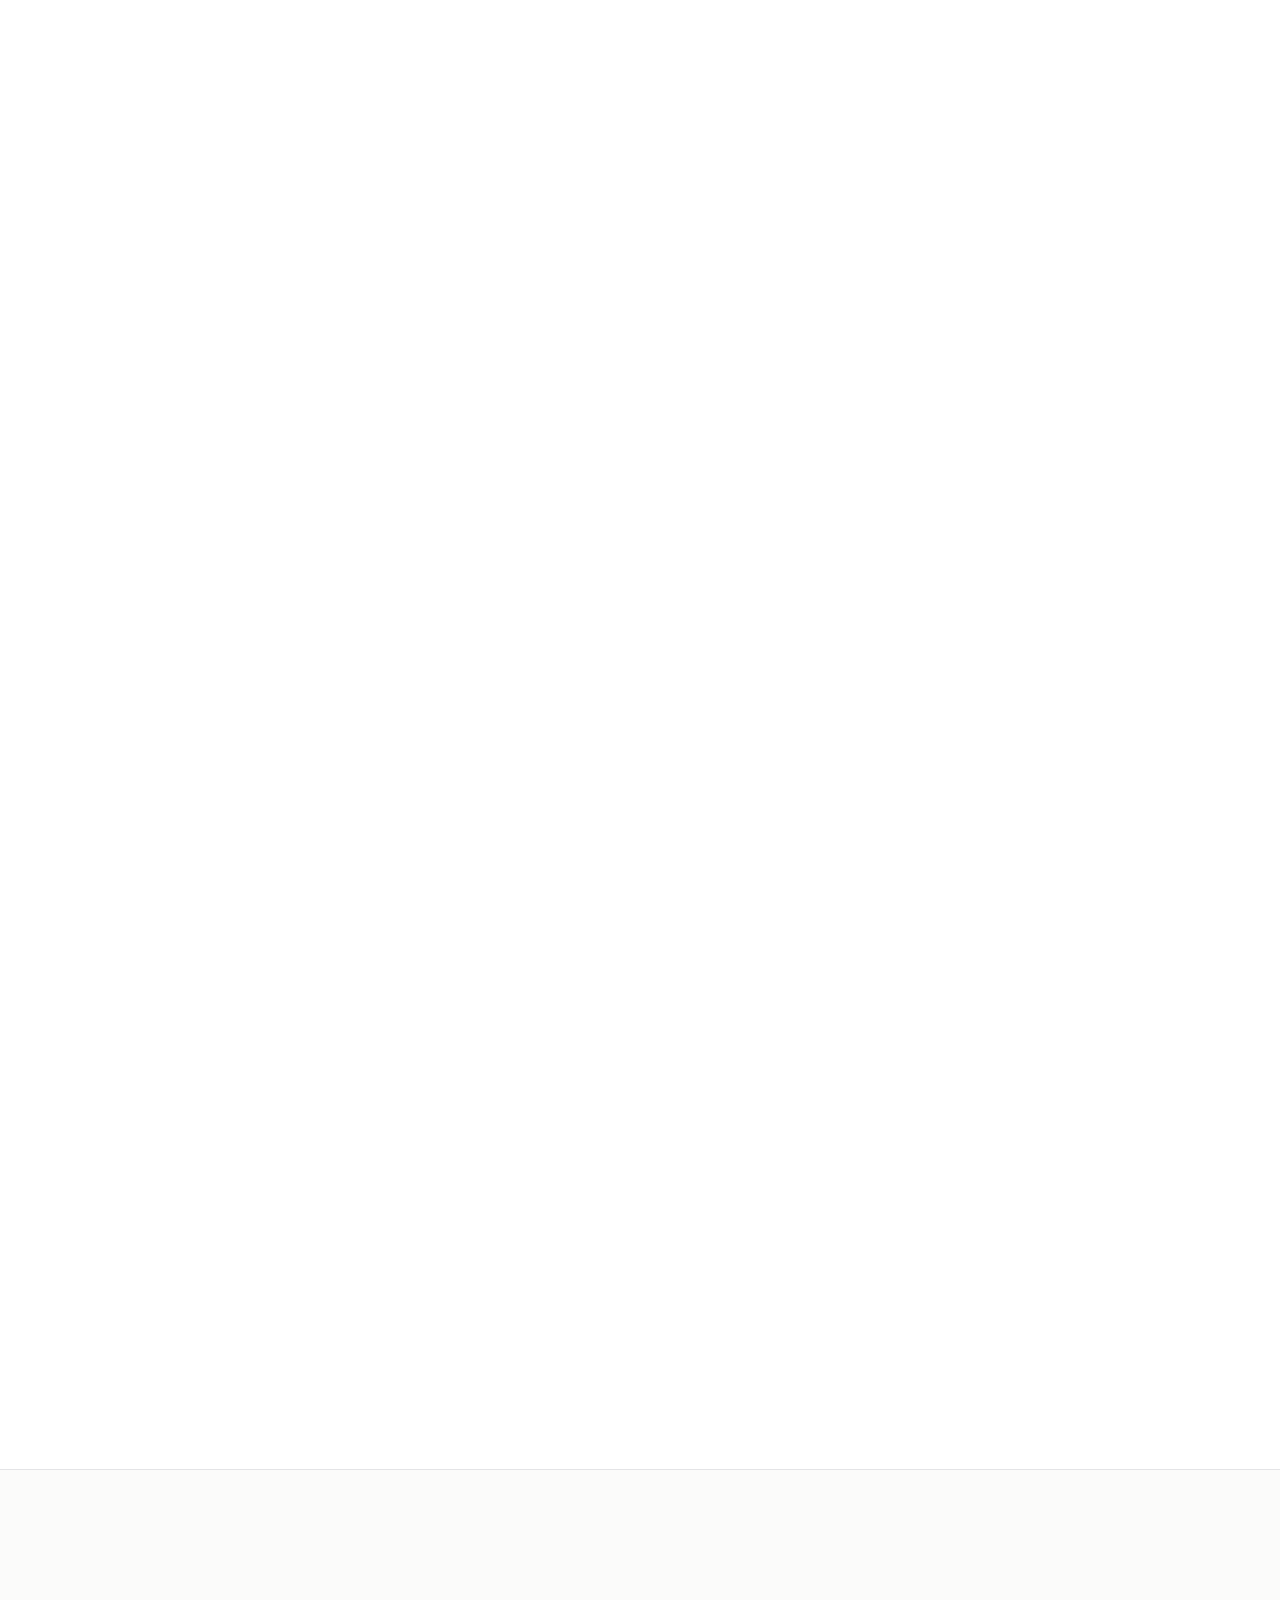
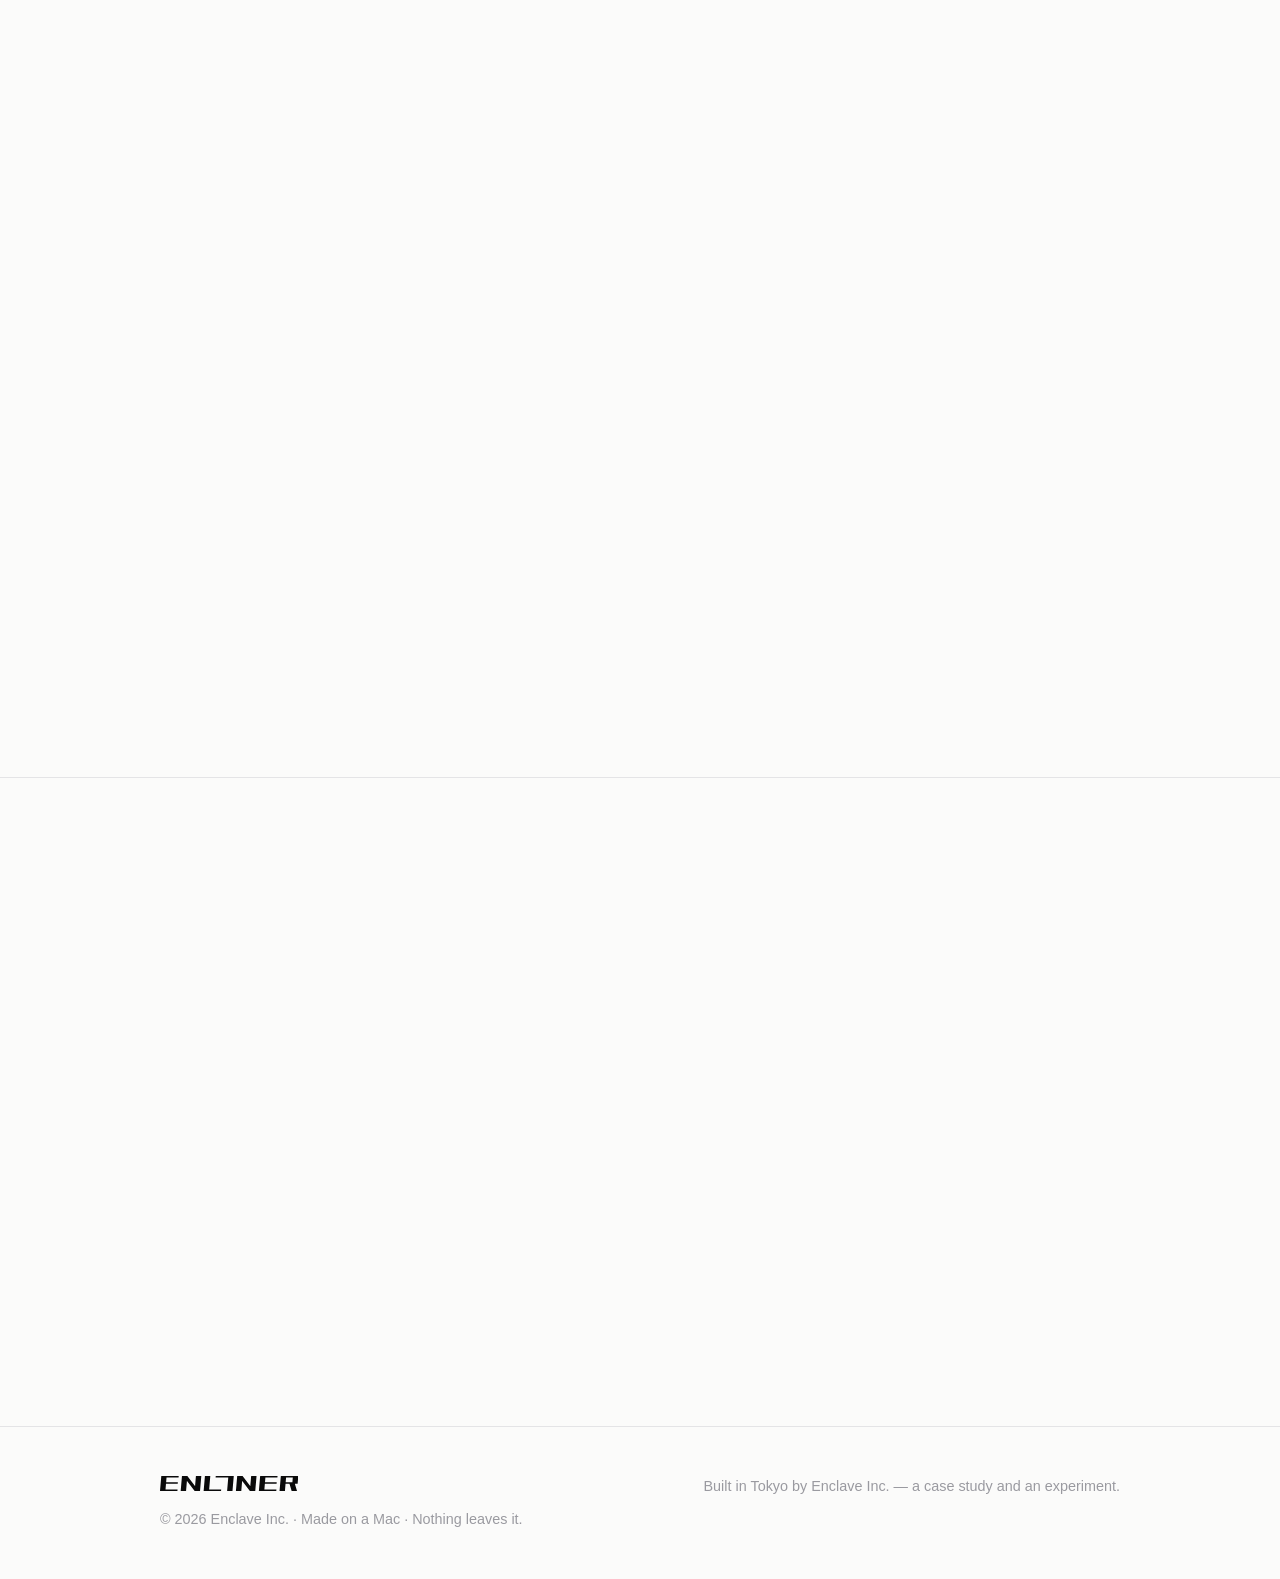
==== commit a0a9ec5c: "site: apply reworked, tightened copy across all pages - Home: consolidated 'Own your thoughts' pitch" ====
--- a/index.html
+++ b/index.html
@@ -6,7 +6,9 @@
   <title>Enliner – Own your thinking.</title>
   <meta name="description" content="A private thinking tool for the AI age. Enliner keeps your notes, calls, and know-how on your own Mac, with AI that runs there too. You buy it once. No account, no cloud, no subscription." />
   <meta name="theme-color" content="#0a0a0a" />
-  <link rel="icon" href="assets/favicon.svg" type="image/svg+xml" />
+  <link rel="icon" type="image/png" sizes="32x32" href="assets/favicon-32.png" />
+  <link rel="icon" type="image/png" sizes="16x16" href="assets/favicon-16.png" />
+  <link rel="apple-touch-icon" href="assets/apple-touch-icon.png" />
 
   <!-- Open Graph / social -->
   <meta property="og:type" content="website" />
@@ -77,11 +79,10 @@
     </a>
     <nav class="nav-links">
       <a href="#product">Product</a>
-      <a href="philosophy.html">Philosophy</a>
-      <a href="principles.html">Principles</a>
-      <a href="trade-offs.html">Trade-offs</a>
-      <a href="tech.html">Tech</a>
-      <a href="#price">Price</a>
+      <a href="philosophy">Philosophy</a>
+      <a href="principles">Principles</a>
+      <a href="tradeoffs">Trade-offs</a>
+      <a href="tech">Tech</a>
       <a class="nav-cta" href="#access">Early access</a>
     </nav>
   </header>
@@ -92,54 +93,26 @@
     <section class="hero" id="hero">
       <div class="hero-inner reveal">
         <p class="kicker">A private thinking tool for the AI age</p>
+        <p class="byline">written by humans</p>
         <h1 class="hero-title">
-          Own your<br /><em>thinking.</em>
+          Own your<br /><em>thoughts.</em>
         </h1>
-        <p class="hero-sub">
-          Enliner keeps your notes, calls, and know-how on the Mac in front of you, and
-          runs its AI there too, so your work stays yours: plain files you keep, on hardware
-          you own. You buy it once, with no account, no cloud, and no subscription.
-        </p>
-        <div class="hero-actions">
-          <a class="btn btn-solid" href="#access">Get early access</a>
-          <a class="btn btn-ghost" href="philosophy.html">Read the philosophy →</a>
-        </div>
-        <p class="hero-note">Built in the open · Not on sale yet · macOS 26+ · Apple Silicon</p>
       </div>
       <div class="scroll-hint" aria-hidden="true"><span></span></div>
     </section>
 
-    <!-- ─────────────────────────────  PILLARS  ───────────────────────────── -->
-    <section class="pillars" id="pillars">
-      <ol class="pillar-list">
-        <li class="pillar reveal">
-          <span class="pillar-num">01</span>
-          <h2>It runs<br /><span class="pillar-not">on your Mac</span></h2>
-          <p>
-            Enliner captures, transcribes, and summarizes your calls and voice memos on the
-            machine in front of you. Nothing is uploaded, and none of it trains a model. You
-            can check that for yourself: turn on airplane mode, and everything still works.
-          </p>
-        </li>
-        <li class="pillar reveal">
-          <span class="pillar-num">02</span>
-          <h2>A place to<br /><span class="pillar-not">actually think</span></h2>
-          <p>
-            It is an outliner built around pages, links, and a graph that tie your knowledge
-            together. Calls and voice memos are one way things get in; what you build out of
-            them over months and years is the actual point.
-          </p>
-        </li>
-        <li class="pillar reveal">
-          <span class="pillar-num">03</span>
-          <h2>Yours<br /><span class="pillar-not">to keep</span></h2>
-          <p>
-            You buy Enliner once, and it keeps running whether or not you keep paying. Your
-            knowledge lives in plain Markdown you will still be able to open in ten years,
-            with or without the app, so you can walk away any time and take all of it with you.
-          </p>
-        </li>
-      </ol>
+    <!-- ─────────────────────────────  PITCH  ───────────────────────────── -->
+    <section class="essay-wrap" id="pitch">
+      <div class="essay reveal">
+        <section>
+          <p>We are quickly moving into the future where big AI powered cloud eats all thinking that we produce and then re-sells it to us at the price of a subscription. We have to fight back by building the future that we want.</p>
+          <p>Enliner is an experiment, an artifact and a tool: a human-designed, AI-coded opinionated Markdown outliner with a set of thinking tools: voice memos, call transcription, a knowledge graph, and AI tools for brainstorming, synthesis and critique. It runs open edge models on your own Mac.</p>
+          <p>There is a license and a price (we all need to eat), and you can use it forever with a free year of upgrades.</p>
+          <p>Sync is supported via iCloud, which is fine for most folks, or a self-hosted <a href="https://loro.dev/">Loro</a> CRDT relay: a Rust binary that does cryptographically-powered user management. You can run it on your own SBC or a Mac in an office.</p>
+          <p>Enliner is offline-first: all functionality is contained on your machine, including the AI features. It does not transmit any data anywhere. No telemetry, no user tracking. The only connections it makes are for licensing and model download.</p>
+          <p>Enliner runs only on macOS 26+ and Apple Silicon. Your computer should have 16GB of RAM for basic AI functionality; 64GB+ is recommended for advanced AI features.</p>
+        </section>
+      </div>
     </section>
 
     <!-- ─────────────────────────────  PRODUCT  ───────────────────────────── -->
@@ -270,50 +243,8 @@
       </div>
     </section>
 
-    <!-- ─────────────────────────────  COLLABORATION  ───────────────────────────── -->
-    <section class="collab" id="collab">
-      <div class="collab-inner reveal">
-        <p class="section-kicker">Sync &amp; sharing</p>
-        <h2 class="collab-head">Share it without<br />giving it away.</h2>
-        <p class="collab-lead">
-          Sync one vault across your own Macs through iCloud, as plain files, with nothing in
-          between. Or go multiplayer when you want to work with someone else: two people edit
-          the same outline live, offline changes merge cleanly on reconnect, and the vault
-          stays plain Markdown the whole way through.
-        </p>
-        <div class="collab-grid">
-          <div class="collab-item">
-            <h3>Real-time, offline-first</h3>
-            <p>
-              A movable-tree CRDT (Loro) merges everyone's edits with no central authority
-              deciding who wins. Work on a plane, reconnect, and it reconciles on its own.
-            </p>
-          </div>
-          <div class="collab-item">
-            <h3>A relay you run yourself</h3>
-            <p>
-              Sync moves through a small, content-blind relay in Rust that forwards sealed
-              bytes and never sees your text. It ships as a single binary you download and run
-              on hardware you control, down to a Raspberry Pi on your own network, so nothing
-              about your vault depends on a company staying in business.
-            </p>
-          </div>
-          <div class="collab-item">
-            <h3>End-to-end encrypted</h3>
-            <p>
-              Everything on the wire is sealed to keys only the members hold, so even the
-              relay carrying your vault around cannot read a word of it.
-            </p>
-          </div>
-        </div>
-        <p class="collab-more">
-          The technical version lives on the <a href="tech.html#sync">tech page</a>.
-        </p>
-      </div>
-    </section>
-
     <!-- ─────────────────────────────  PRICE ANCHOR  ───────────────────────────── -->
-    <section class="price" id="price">
+    <section class="price" id="price-anchor">
       <div class="price-inner reveal">
         <p class="section-kicker">Buy once, update when you want</p>
         <h2 class="price-head">Own it once.<br />Yours for good.</h2>
@@ -327,35 +258,12 @@
               updates is $20 whenever you want one, and it brings every release since.
             </p>
           </div>
-          <div class="price-versus" aria-hidden="true">vs</div>
-          <div class="price-card price-them">
-            <p class="price-name">Cloud AI subscriptions</p>
-            <p class="price-big">$216<span>a year, forever</span></p>
-            <p class="price-detail">
-              Around $648 over three years, and it never stops. Miss a payment and the app
-              stops with it. Your notes and conversations sit on servers you don't control.
-            </p>
-          </div>
         </div>
         <p class="price-note">
           This is not a subscription. Buy it in year one, use it free through year three, and
           if year four brings a feature you want, $20 catches you up on all of it. Stop paying
           and nothing is ever taken away.
         </p>
-      </div>
-    </section>
-
-    <!-- ─────────────────────────────  PHILOSOPHY TEASER  ───────────────────────────── -->
-    <section class="essay-wrap" id="philosophy">
-      <div class="essay-intro reveal">
-        <p class="section-kicker">The idea behind it</p>
-        <h2 class="essay-title">Computing should happen<br />on hardware you own.</h2>
-      </div>
-      <div class="essay reveal">
-        <section>
-          <p>Enliner is one answer to a larger question: as the cloud moves to meter every bit of computation, where should it actually run? Code got cheap enough that one person can build a serious tool, which means we no longer have to accept the ones we are handed. The full argument, and an honest account of what Enliner is and is not, lives on its own page.</p>
-          <p class="essay-cta"><a class="btn btn-ghost" href="philosophy.html">Read the philosophy →</a></p>
-        </section>
       </div>
     </section>
 
@@ -379,7 +287,7 @@
           <p class="form-status" role="status" aria-live="polite"></p>
         </form>
         <p class="access-fallback">
-          Prefer email? Write to <a href="mailto:hello@enliner.net">hello@enliner.net</a>.
+          Prefer email? Write to <a href="mailto:enliner@enclave.jp">enliner@enclave.jp</a>.
         </p>
       </div>
     </section>
@@ -389,8 +297,8 @@
   <footer class="foot">
     <div class="foot-inner">
       <svg class="brand-logo foot-mark" viewBox="0 0 1568 170" role="img" aria-label="Enliner"><use href="#enliner-wordmark"/></svg>
-      <span class="foot-tag">A private thinking tool for the AI age. It stays on your Mac.</span>
-      <span class="foot-copy">© 2026 · Made on a Mac · Nothing leaves it.</span>
+      <span class="foot-tag">Built in Tokyo by Enclave Inc. — a case study and an experiment.</span>
+      <span class="foot-copy">© 2026 Enclave Inc. · Made on a Mac · Nothing leaves it.</span>
     </div>
   </footer>
 
--- a/style.css
+++ b/style.css
@@ -126,6 +126,7 @@
   font-size: var(--step--1); letter-spacing: .18em; text-transform: uppercase;
   color: var(--ink-faint); font-weight: 500; margin-bottom: 1.4rem;
 }
+.byline { font-size: var(--step--1); color: var(--ink-faint); font-style: italic; margin: -0.8rem 0 1.4rem; }
 
 /* Reveal-on-scroll */
 .reveal {
